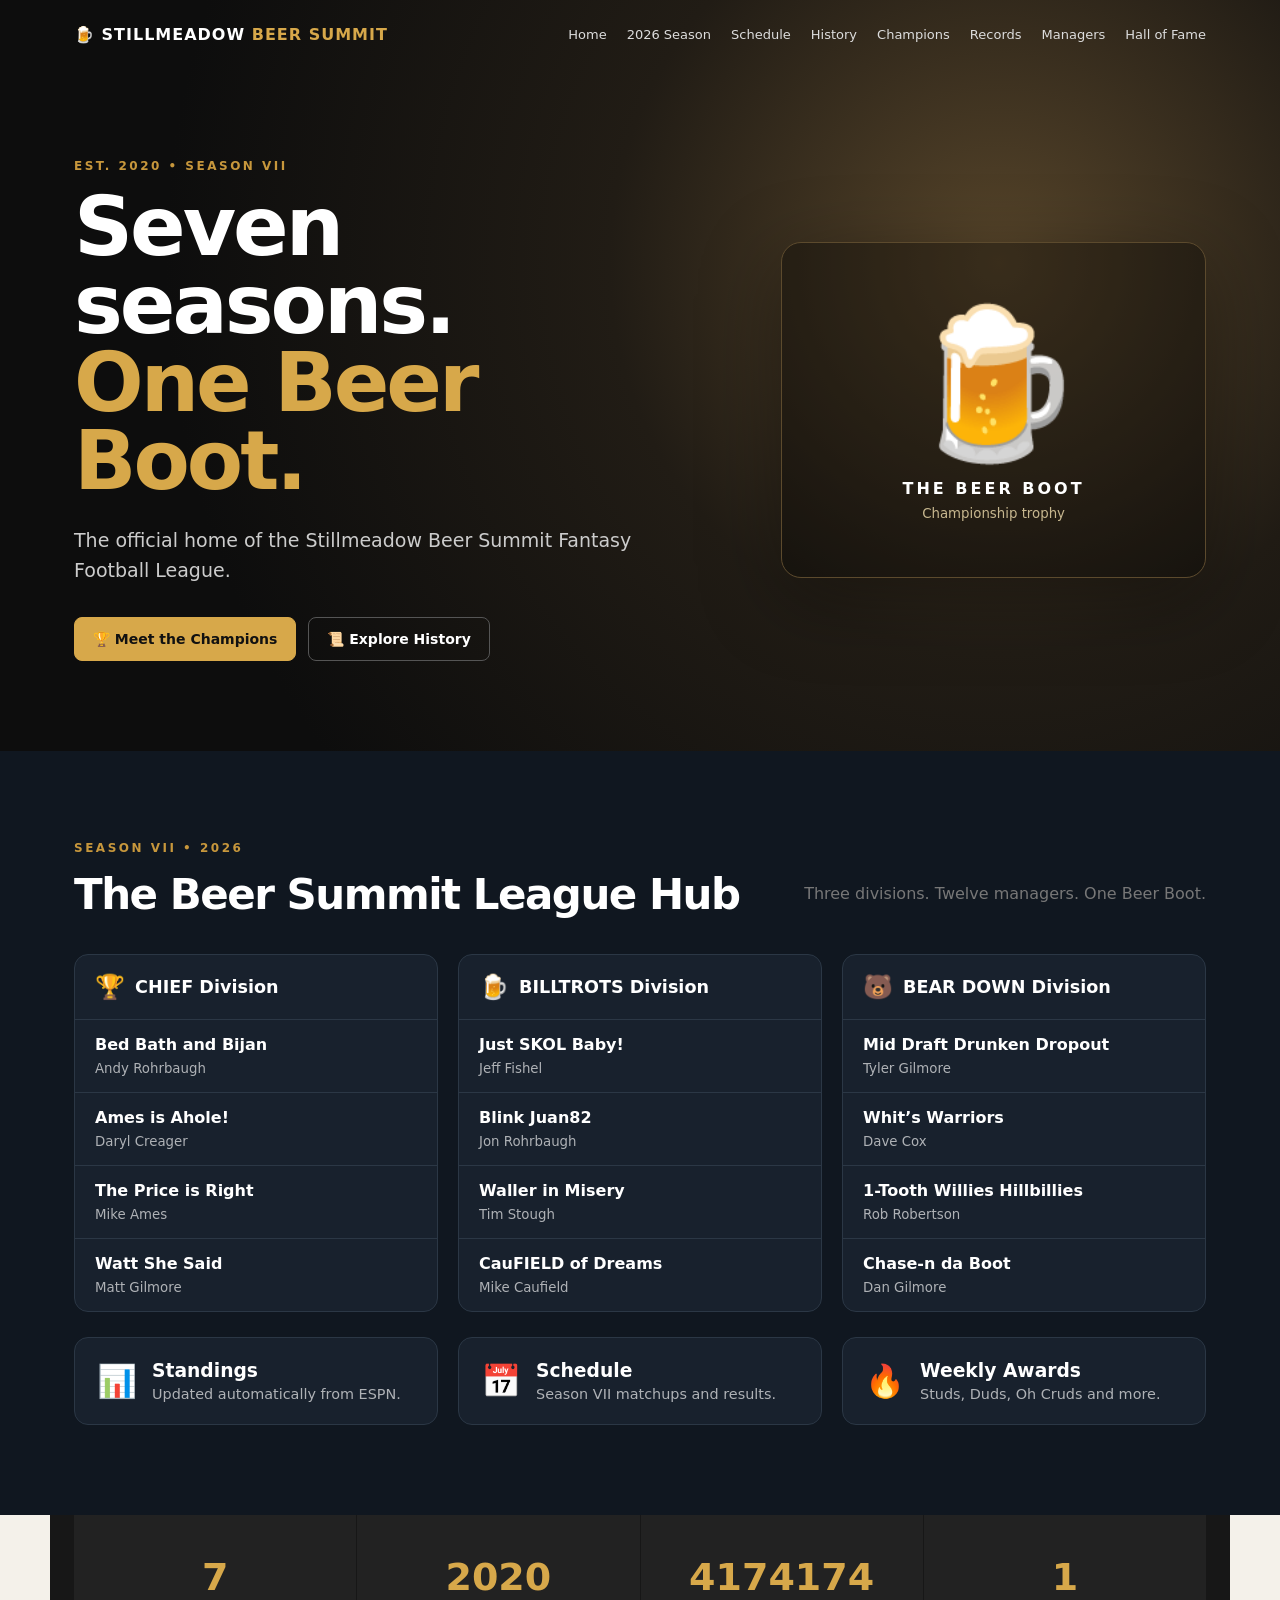
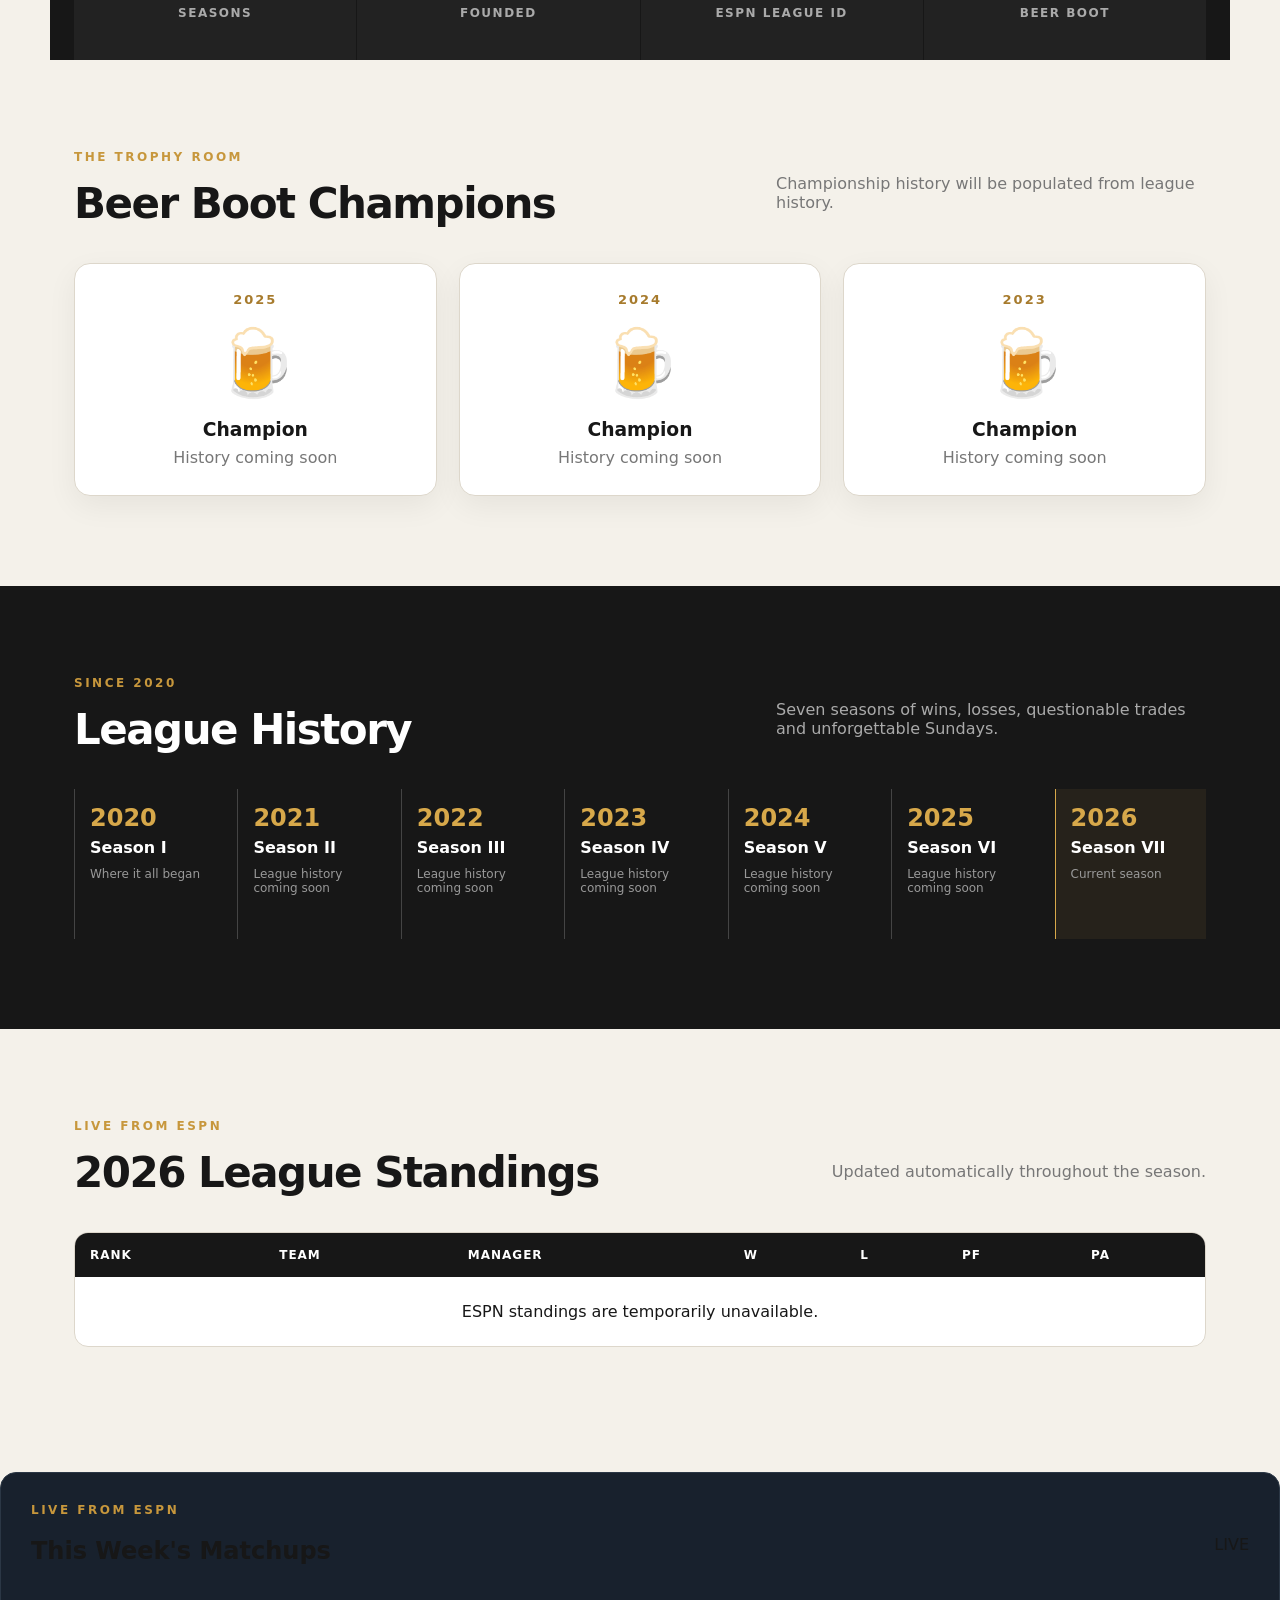
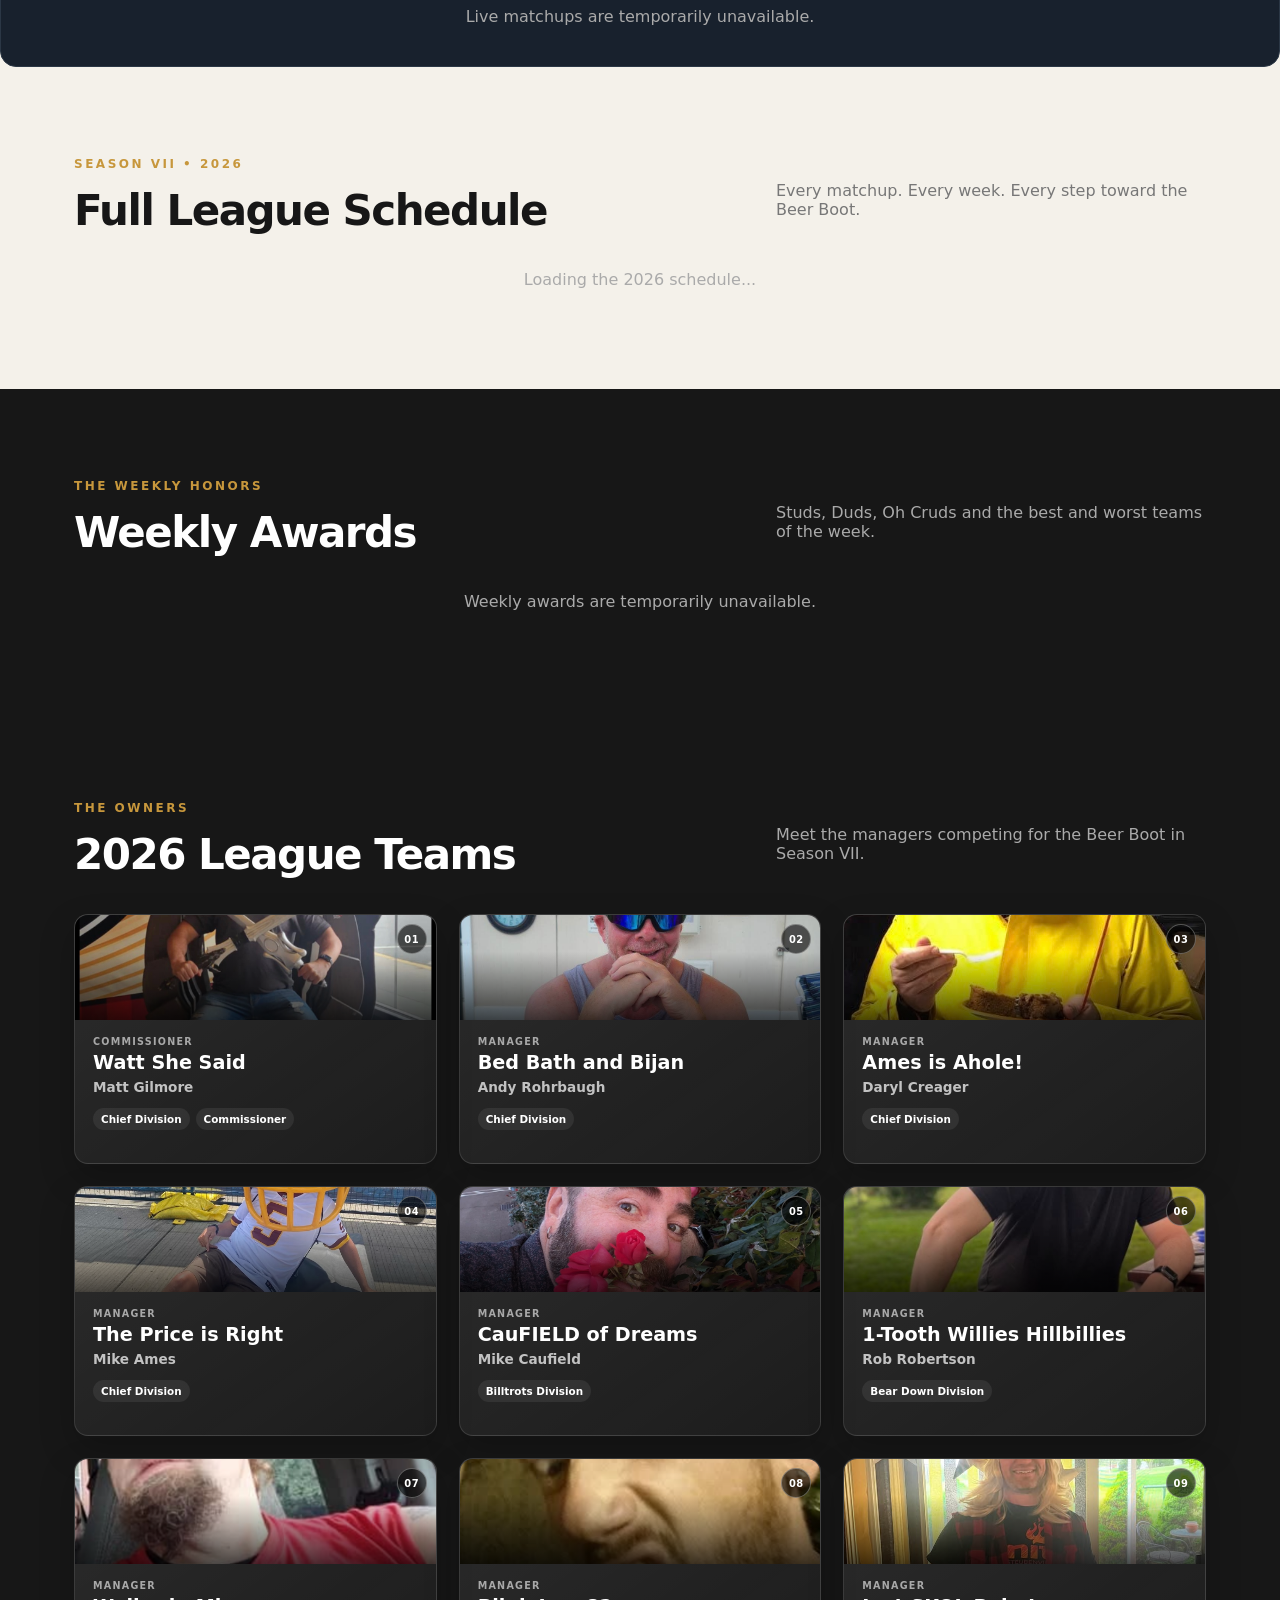
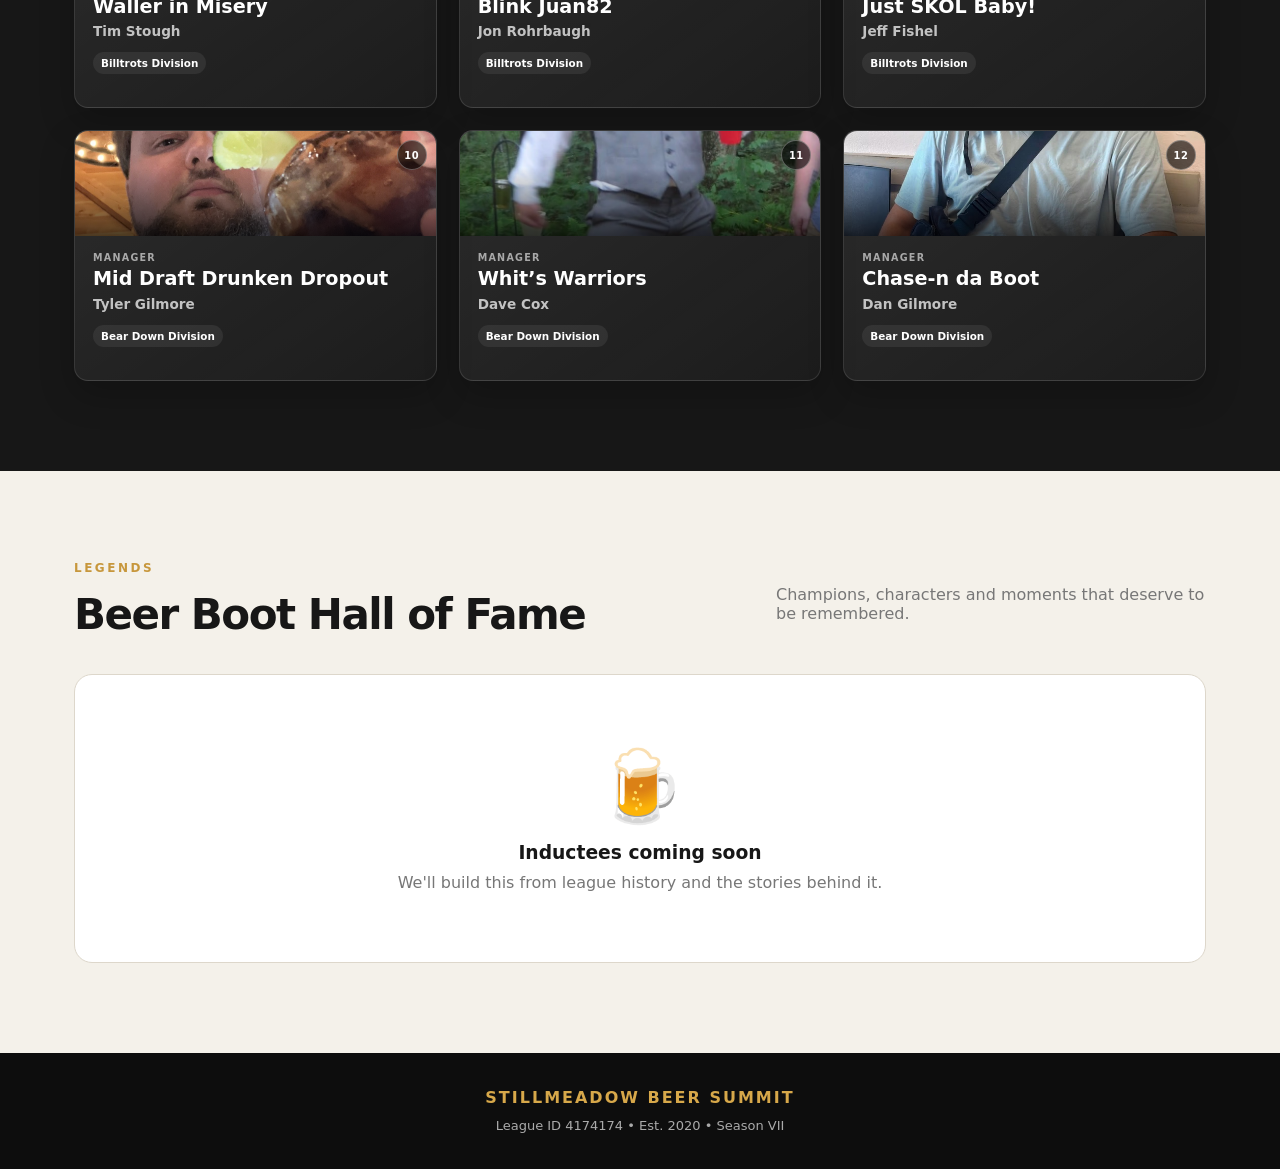
==== index.html @ e45914bc "Add schedule and awards sections to index.html" ====
<!doctype html>

<html lang="en">

<head>

  <meta charset="utf-8">

  <meta name="viewport" content="width=device-width, initial-scale=1">

  <title>Stillmeadow Beer Summit</title>

  <link rel="stylesheet" href="style.css">

</head>

<body>

  <!-- =========================

       HERO / NAVIGATION

  ========================== -->

  <header class="hero">

    <nav class="nav">

      <div class="brand">

        🍺 STILLMEADOW <span>BEER SUMMIT</span>

      </div>

      <div class="navlinks">

        <a href="#home">Home</a>

        <a href="#season">2026 Season</a>

        <a href="#schedule">Schedule</a>

        <a href="#history">History</a>

        <a href="#champions">Champions</a>

        <a href="#records">Records</a>

        <a href="#managers">Managers</a>

        <a href="#hall">Hall of Fame</a>

      </div>

    </nav>

    <!-- HERO CONTENT -->

    <section id="home" class="hero-content">

      <div>

        <p class="eyebrow">EST. 2020 • SEASON VII</p>

        <h1>

          Seven seasons.<br>

          <span>One Beer Boot.</span>

        </h1>

        <p class="lead">

          The official home of the Stillmeadow Beer Summit Fantasy Football League.

        </p>

        <div class="buttons">

          <a class="button primary" href="#champions">

            🏆 Meet the Champions

          </a>

          <a class="button" href="#history">

            📜 Explore History

          </a>

        </div>

      </div>

      <div class="boot-card">

        <div class="boot">🍺</div>

        <p>THE BEER BOOT</p>

        <small>Championship trophy</small>

      </div>

    </section>

  </header>

  <!-- =========================

       MAIN CONTENT

  ========================== -->

  <main>

    <!-- =========================

         2026 SEASON

    ========================== -->

    <section id="season" class="section season-section">

      <div class="section-head">

        <div>

          <p class="eyebrow">SEASON VII • 2026</p>

          <h2>The Beer Summit League Hub</h2>

        </div>

        <p>Three divisions. Twelve managers. One Beer Boot.</p>

      </div>

      <div class="division-grid">

        <!-- CHIEF DIVISION -->

        <article class="division-card">

          <div class="division-title">

            <span>🏆</span>

            <h3>CHIEF Division</h3>

          </div>

          <div class="team-list">

            <div class="team-row">

              <span>Bed Bath and Bijan</span>

              <small>Andy Rohrbaugh</small>

            </div>

            <div class="team-row">

              <span>Ames is Ahole!</span>

              <small>Daryl Creager</small>

            </div>

            <div class="team-row">

              <span>The Price is Right</span>

              <small>Mike Ames</small>

            </div>

            <div class="team-row">

              <span>Watt She Said</span>

              <small>Matt Gilmore</small>

            </div>

          </div>

        </article>

        <!-- BILLTROTS DIVISION -->

        <article class="division-card">

          <div class="division-title">

            <span>🍺</span>

            <h3>BILLTROTS Division</h3>

          </div>

          <div class="team-list">

            <div class="team-row">

              <span>Just SKOL Baby!</span>

              <small>Jeff Fishel</small>

            </div>

            <div class="team-row">

              <span>Blink Juan82</span>

              <small>Jon Rohrbaugh</small>

            </div>

            <div class="team-row">

              <span>Waller in Misery</span>

              <small>Tim Stough</small>

            </div>

            <div class="team-row">

              <span>CauFIELD of Dreams</span>

              <small>Mike Caufield</small>

            </div>

          </div>

        </article>

        <!-- BEAR DOWN DIVISION -->

        <article class="division-card">

          <div class="division-title">

            <span>🐻</span>

            <h3>BEAR DOWN Division</h3>

          </div>

          <div class="team-list">

            <div class="team-row">

              <span>Mid Draft Drunken Dropout</span>

              <small>Tyler Gilmore</small>

            </div>

            <div class="team-row">

              <span>Whit’s Warriors</span>

              <small>Dave Cox</small>

            </div>

            <div class="team-row">

              <span>1-Tooth Willies Hillbillies</span>

              <small>Rob Robertson</small>

            </div>

            <div class="team-row">

              <span>Chase-n da Boot</span>

              <small>Dan Gilmore</small>

            </div>

          </div>

        </article>

      </div>

      <!-- SEASON LINKS -->

      <div class="season-links">

        <a class="season-link" href="#records">

          <span>📊</span>

          <div>

            <h3>Standings</h3>

            <p>Updated automatically from ESPN.</p>

          </div>

        </a>

        <a class="season-link" href="#schedule">

          <span>📅</span>

          <div>

            <h3>Schedule</h3>

            <p>Season VII matchups and results.</p>

          </div>

        </a>

        <a class="season-link" href="#awards">

          <span>🔥</span>

          <div>

            <h3>Weekly Awards</h3>

            <p>Studs, Duds, Oh Cruds and more.</p>

          </div>

        </a>

      </div>

    </section>

    <!-- =========================

         LEAGUE STATS

    ========================== -->

    <section class="section stats">

      <div>

        <div class="stat">

          7

          <span>Seasons</span>

        </div>

      </div>

      <div>

        <div class="stat">

          2020

          <span>Founded</span>

        </div>

      </div>

      <div>

        <div class="stat">

          4174174

          <span>ESPN League ID</span>

        </div>

      </div>

      <div>

        <div class="stat">

          1

          <span>Beer Boot</span>

        </div>

      </div>

    </section>

    <!-- =========================

         CHAMPIONS

    ========================== -->

    <section id="champions" class="section">

      <div class="section-head">

        <div>

          <p class="eyebrow">THE TROPHY ROOM</p>

          <h2>Beer Boot Champions</h2>

        </div>

        <p>Championship history will be populated from league history.</p>

      </div>

      <div class="champ-grid">

        <article class="champ">

          <div class="season">2025</div>

          <div class="bigboot">🍺</div>

          <h3>Champion</h3>

          <p>History coming soon</p>

        </article>

        <article class="champ">

          <div class="season">2024</div>

          <div class="bigboot">🍺</div>

          <h3>Champion</h3>

          <p>History coming soon</p>

        </article>

        <article class="champ">

          <div class="season">2023</div>

          <div class="bigboot">🍺</div>

          <h3>Champion</h3>

          <p>History coming soon</p>

        </article>

      </div>

    </section>

    <!-- =========================

         LEAGUE HISTORY

    ========================== -->

    <section id="history" class="section dark">

      <div class="section-head">

        <div>

          <p class="eyebrow">SINCE 2020</p>

          <h2>League History</h2>

        </div>

        <p>

          Seven seasons of wins, losses, questionable trades and unforgettable Sundays.

        </p>

      </div>

      <div class="timeline">

        <div>

          <b>2020</b>

          <span>Season I</span>

          <em>Where it all began</em>

        </div>

        <div>

          <b>2021</b>

          <span>Season II</span>

          <em>League history coming soon</em>

        </div>

        <div>

          <b>2022</b>

          <span>Season III</span>

          <em>League history coming soon</em>

        </div>

        <div>

          <b>2023</b>

          <span>Season IV</span>

          <em>League history coming soon</em>

        </div>

        <div>

          <b>2024</b>

          <span>Season V</span>

          <em>League history coming soon</em>

        </div>

        <div>

          <b>2025</b>

          <span>Season VI</span>

          <em>League history coming soon</em>

        </div>

        <div class="current">

          <b>2026</b>

          <span>Season VII</span>

          <em>Current season</em>

        </div>

      </div>

    </section>

    <!-- =========================

         LIVE STANDINGS

    ========================== -->

    <section id="records" class="section">

      <div class="section-head">

        <div>

          <p class="eyebrow">LIVE FROM ESPN</p>

          <h2>2026 League Standings</h2>

        </div>

        <p>Updated automatically throughout the season.</p>

      </div>

      <div class="standings-wrap">

        <table class="standings">

          <thead>

            <tr>

              <th>Rank</th>

              <th>Team</th>

              <th>Manager</th>

              <th>W</th>

              <th>L</th>

              <th>PF</th>

              <th>PA</th>

            </tr>

          </thead>

          <tbody id="espn-standings">

            <tr>

              <td colspan="7">Loading standings...</td>

            </tr>

          </tbody>

        </table>

      </div>

    </section>

    <!-- =========================

         LIVE CURRENT WEEK MATCHUPS

    ========================== -->

    <section class="live-matchups">

      <div class="live-matchups-head">

        <div>

          <p class="eyebrow">LIVE FROM ESPN</p>

          <h2>This Week's Matchups</h2>

        </div>

        <div class="live-indicator">

          <span></span>

          LIVE

        </div>

      </div>

      <div id="espn-matchups">

        <p class="matchup-message">Loading this week's matchups...</p>

      </div>

    </section>

    <!-- =========================

         FULL 2026 SCHEDULE

    ========================== -->

    <section id="schedule" class="section schedule-section">

      <div class="section-head">

        <div>

          <p class="eyebrow">SEASON VII • 2026</p>

          <h2>Full League Schedule</h2>

        </div>

        <p>

          Every matchup. Every week. Every step toward the Beer Boot.

        </p>

      </div>

      <div class="schedule-week-selector" id="schedule-week-selector">

        <!-- Week buttons added automatically -->

      </div>

      <div id="espn-full-schedule">

        <p class="matchup-message">Loading the 2026 schedule...</p>

      </div>

    </section>

    <!-- =========================

         WEEKLY AWARDS

    ========================== -->

    <section id="awards" class="section dark awards-section">

      <div class="section-head">

        <div>

          <p class="eyebrow">THE WEEKLY HONORS</p>

          <h2>Weekly Awards</h2>

        </div>

        <p>

          Studs, Duds, Oh Cruds and the best and worst teams of the week.

        </p>

      </div>

      <div id="espn-weekly-awards">

        <div class="award-empty awards-coming-soon">

          <div class="coming-soon-icon">🔥</div>

          <strong>Weekly Awards Coming Soon</strong>

          <p>

            Studs, Duds, Oh Cruds and more will be revealed once the games begin.

          </p>

        </div>

      </div>

    </section>

    <!-- =========================

         MANAGERS

    ========================== -->

    <section id="managers" class="section dark managers-section">

      <div class="section-head">

        <div>

          <p class="eyebrow">THE OWNERS</p>

          <h2>2026 League Teams</h2>

        </div>

        <p>Meet the managers competing for the Beer Boot in Season VII.</p>

      </div>

      <div class="manager-grid">

        <!-- MATT -->

        <article class="manager-card">

          <div class="manager-photo">

            <img src="images/IMG_6482.jpeg" alt="Matt Gilmore">

            <span class="manager-number">01</span>

          </div>

          <div class="manager-info">

            <p class="manager-label">Commissioner</p>

            <h3>Watt She Said</h3>

            <h4>Matt Gilmore</h4>

            <div class="manager-meta">

              <span>Chief Division</span>

              <span>Commissioner</span>

            </div>

          </div>

        </article>

        <!-- ANDY -->

        <article class="manager-card">

          <div class="manager-photo">

            <img src="images/IMG_6423.jpeg" alt="Andy Rohrbaugh">

            <span class="manager-number">02</span>

          </div>

          <div class="manager-info">

            <p class="manager-label">Manager</p>

            <h3>Bed Bath and Bijan</h3>

            <h4>Andy Rohrbaugh</h4>

            <div class="manager-meta">

              <span>Chief Division</span>

            </div>

          </div>

        </article>

        <!-- DARYL -->

        <article class="manager-card">

          <div class="manager-photo">

            <img src="images/IMG_6421.jpeg" alt="Daryl Creager">

            <span class="manager-number">03</span>

          </div>

          <div class="manager-info">

            <p class="manager-label">Manager</p>

            <h3>Ames is Ahole!</h3>

            <h4>Daryl Creager</h4>

            <div class="manager-meta">

              <span>Chief Division</span>

            </div>

          </div>

        </article>

        <!-- AMES -->

        <article class="manager-card">

          <div class="manager-photo">

            <img src="images/IMG_6427.jpeg" alt="Mike Ames">

            <span class="manager-number">04</span>

          </div>

          <div class="manager-info">

            <p class="manager-label">Manager</p>

            <h3>The Price is Right</h3>

            <h4>Mike Ames</h4>

            <div class="manager-meta">

              <span>Chief Division</span>

            </div>

          </div>

        </article>

        <!-- CAUFIELD -->

        <article class="manager-card">

          <div class="manager-photo">

            <img src="images/IMG_6429.jpeg" alt="Mike Caufield">

            <span class="manager-number">05</span>

          </div>

          <div class="manager-info">

            <p class="manager-label">Manager</p>

            <h3>CauFIELD of Dreams</h3>

            <h4>Mike Caufield</h4>

            <div class="manager-meta">

              <span>Billtrots Division</span>

            </div>

          </div>

        </article>

        <!-- ROB -->

        <article class="manager-card">

          <div class="manager-photo">

            <img src="images/IMG_6422.jpeg" alt="Rob Robertson">

            <span class="manager-number">06</span>

          </div>

          <div class="manager-info">

            <p class="manager-label">Manager</p>

            <h3>1-Tooth Willies Hillbillies</h3>

            <h4>Rob Robertson</h4>

            <div class="manager-meta">

              <span>Bear Down Division</span>

            </div>

          </div>

        </article>

        <!-- TIM -->

        <article class="manager-card">

          <div class="manager-photo">

            <img src="images/IMG_6455.png" alt="Tim Stough">

            <span class="manager-number">07</span>

          </div>

          <div class="manager-info">

            <p class="manager-label">Manager</p>

            <h3>Waller in Misery</h3>

            <h4>Tim Stough</h4>

            <div class="manager-meta">

              <span>Billtrots Division</span>

            </div>

          </div>

        </article>

        <!-- JON -->

        <article class="manager-card">

          <div class="manager-photo">

            <img src="images/IMG_6454.png" alt="Jon Rohrbaugh">

            <span class="manager-number">08</span>

          </div>

          <div class="manager-info">

            <p class="manager-label">Manager</p>

            <h3>Blink Juan82</h3>

            <h4>Jon Rohrbaugh</h4>

            <div class="manager-meta">

              <span>Billtrots Division</span>

            </div>

          </div>

        </article>

        <!-- JEFF -->

        <article class="manager-card">

          <div class="manager-photo">

            <img src="images/IMG_6456.jpeg" alt="Jeff Fishel">

            <span class="manager-number">09</span>

          </div>

          <div class="manager-info">

            <p class="manager-label">Manager</p>

            <h3>Just SKOL Baby!</h3>

            <h4>Jeff Fishel</h4>

            <div class="manager-meta">

              <span>Billtrots Division</span>

            </div>

          </div>

        </article>

        <!-- TYLER -->

        <article class="manager-card">

          <div class="manager-photo">

            <img src="images/IMG_6480.jpeg" alt="Tyler Gilmore">

            <span class="manager-number">10</span>

          </div>

          <div class="manager-info">

            <p class="manager-label">Manager</p>

            <h3>Mid Draft Drunken Dropout</h3>

            <h4>Tyler Gilmore</h4>

            <div class="manager-meta">

              <span>Bear Down Division</span>

            </div>

          </div>

        </article>

        <!-- DAVE -->

        <article class="manager-card">

          <div class="manager-photo">

            <img src="images/IMG_6430.jpeg" alt="Dave Cox">

            <span class="manager-number">11</span>

          </div>

          <div class="manager-info">

            <p class="manager-label">Manager</p>

            <h3>Whit’s Warriors</h3>

            <h4>Dave Cox</h4>

            <div class="manager-meta">

              <span>Bear Down Division</span>

            </div>

          </div>

        </article>

        <!-- DAN -->

        <article class="manager-card">

          <div class="manager-photo">

            <img src="images/IMG_6420.jpeg" alt="Dan Gilmore">

            <span class="manager-number">12</span>

          </div>

          <div class="manager-info">

            <p class="manager-label">Manager</p>

            <h3>Chase-n da Boot</h3>

            <h4>Dan Gilmore</h4>

            <div class="manager-meta">

              <span>Bear Down Division</span>

            </div>

          </div>

        </article>

      </div>

    </section>

    <!-- =========================

         HALL OF FAME

    ========================== -->

    <section id="hall" class="section">

      <div class="section-head">

        <div>

          <p class="eyebrow">LEGENDS</p>

          <h2>Beer Boot Hall of Fame</h2>

        </div>

        <p>

          Champions, characters and moments that deserve to be remembered.

        </p>

      </div>

      <div class="hall">

        <div class="hall-icon">🍺</div>

        <h3>Inductees coming soon</h3>

        <p>

          We'll build this from league history and the stories behind it.

        </p>

      </div>

    </section>

  </main>

  <!-- =========================

       FOOTER

  ========================== -->

  <footer>

    <strong>STILLMEADOW BEER SUMMIT</strong>

    <span>

      League ID 4174174 • Est. 2020 • Season VII

    </span>

  </footer>

  <!-- JAVASCRIPT -->

  <script src="script.js"></script>

</body>

</html>
---- style.css ----
/* =========================

   GLOBAL

========================== */

* {

  box-sizing: border-box;

}

html {

  scroll-behavior: smooth;

}

body {

  margin: 0;

  font-family: Inter, system-ui, -apple-system, BlinkMacSystemFont, "Segoe UI", sans-serif;

  background: #f4f1ea;

  color: #171717;

}

a {

  color: inherit;

  text-decoration: none;

}

/* =========================

   HERO

========================== */

.hero {

  background:

    radial-gradient(circle at 78% 35%, #57452a 0, #211c15 35%, #0d0d0d 75%);

  color: #fff;

  min-height: 680px;

}

.nav {

  max-width: 1180px;

  margin: auto;

  padding: 25px 24px;

  display: flex;

  justify-content: space-between;

  align-items: center;

  gap: 30px;

}

.brand {

  font-weight: 900;

  letter-spacing: 1px;

}

.brand span {

  color: #d7a84a;

}

.navlinks {

  display: flex;

  gap: 20px;

  font-size: 13px;

  color: #ddd;

}

.navlinks a:hover {

  color: #e5b653;

}

.hero-content {

  max-width: 1180px;

  margin: auto;

  padding: 90px 24px;

  display: grid;

  grid-template-columns: 1.5fr 1fr;

  align-items: center;

  gap: 70px;

}

.eyebrow {

  font-size: 12px;

  letter-spacing: 2.5px;

  font-weight: 800;

  color: #c7973c;

  margin: 0 0 15px;

}

h1 {

  font-size: clamp(48px, 7vw, 82px);

  line-height: 0.95;

  margin: 0 0 25px;

  letter-spacing: -3px;

}

h1 span {

  color: #d7a84a;

}

.lead {

  font-size: 19px;

  line-height: 1.6;

  color: #ccc;

  max-width: 600px;

}

.buttons {

  display: flex;

  gap: 12px;

  margin-top: 32px;

  flex-wrap: wrap;

}

.button {

  padding: 13px 18px;

  border: 1px solid #555;

  border-radius: 8px;

  font-weight: 800;

  font-size: 14px;

}

.button.primary {

  background: #d7a84a;

  color: #111;

  border-color: #d7a84a;

}

.boot-card {

  border: 1px solid #5c4a2d;

  background: rgba(0, 0, 0, 0.35);

  border-radius: 20px;

  padding: 55px;

  text-align: center;

  box-shadow: 0 20px 80px rgba(0, 0, 0, 0.35);

}

.boot {

  font-size: 145px;

}

.boot-card p {

  font-weight: 900;

  letter-spacing: 3px;

  margin: 10px 0 5px;

}

.boot-card small {

  color: #c7b78f;

}

/* =========================

   GENERAL SECTIONS

========================== */

.section {

  max-width: 1180px;

  margin: auto;

  padding: 90px 24px;

}

.section.dark {

  max-width: none;

  background: #171717;

  color: #fff;

}

.section.dark > * {

  max-width: 1132px;

  margin-left: auto;

  margin-right: auto;

}

.section-head {

  display: flex;

  justify-content: space-between;

  align-items: end;

  gap: 30px;

  margin-bottom: 35px;

}

.section-head h2 {

  font-size: 42px;

  margin: 0;

  letter-spacing: -1.5px;

}

.section-head > p {

  max-width: 430px;

  color: #777;

}

.dark .section-head > p {

  color: #aaa;

}

/* =========================

   2026 SEASON

========================== */

.season-section {

  background: #101720;

  color: #fff;

  max-width: none;

}

.season-section > * {

  max-width: 1132px;

  margin-left: auto;

  margin-right: auto;

}

.division-grid {

  display: grid;

  grid-template-columns: repeat(3, 1fr);

  gap: 20px;

  margin-top: 30px;

}

.division-card {

  background: #18212d;

  border: 1px solid #2b3745;

  border-radius: 14px;

  overflow: hidden;

}

.division-title {

  display: flex;

  align-items: center;

  gap: 10px;

  padding: 18px 20px;

  border-bottom: 1px solid #2b3745;

}

.division-title span {

  font-size: 1.5rem;

}

.division-title h3 {

  margin: 0;

  font-size: 1.1rem;

}

.team-row {

  padding: 15px 20px;

  border-bottom: 1px solid #2b3745;

}

.team-row:last-child {

  border-bottom: none;

}

.team-row span {

  display: block;

  font-weight: 700;

  margin-bottom: 4px;

}

.team-row small {

  opacity: 0.65;

}

/* =========================

   SEASON LINKS

========================== */

.season-links {

  display: grid;

  grid-template-columns: repeat(3, 1fr);

  gap: 20px;

  margin-top: 25px;

}

.season-link {

  display: flex;

  gap: 15px;

  align-items: center;

  padding: 22px;

  background: #18212d;

  border: 1px solid #2b3745;

  border-radius: 14px;

}

.season-link span {

  font-size: 2rem;

}

.season-link h3 {

  margin: 0 0 5px;

}

.season-link p {

  margin: 0;

  opacity: 0.65;

  font-size: 0.9rem;

}

/* =========================

   LEAGUE STATS

========================== */

.stats {

  display: grid;

  grid-template-columns: repeat(4, 1fr);

  gap: 1px;

  padding-top: 0;

  padding-bottom: 0;

  background: #171717;

}

.stats > div {

  background: #222;

  padding: 40px 20px;

  text-align: center;

}

.stat {

  font-size: 38px;

  font-weight: 900;

  color: #d7a84a;

}

.stat span {

  display: block;

  margin-top: 7px;

  font-size: 12px;

  font-weight: 800;

  letter-spacing: 1.5px;

  text-transform: uppercase;

  color: #aaa;

}

/* =========================

   CHAMPIONS

========================== */

.champ-grid {

  display: grid;

  grid-template-columns: repeat(3, 1fr);

  gap: 22px;

}

.champ {

  background: #fff;

  border: 1px solid #ddd7cb;

  border-radius: 16px;

  padding: 28px;

  text-align: center;

  box-shadow: 0 10px 30px rgba(0, 0, 0, 0.06);

}

.season {

  font-size: 13px;

  font-weight: 900;

  letter-spacing: 2px;

  color: #a77b2d;

}

.bigboot {

  font-size: 65px;

  margin: 18px 0;

}

.champ h3 {

  margin: 0 0 8px;

}

.champ p {

  margin: 0;

  color: #777;

}

/* =========================

   LEAGUE HISTORY

========================== */

.timeline {

  display: grid;

  grid-template-columns: repeat(7, 1fr);

  gap: 12px;

}

.timeline > div {

  border-left: 1px solid #444;

  padding: 15px;

  min-height: 150px;

}

.timeline b {

  display: block;

  font-size: 24px;

  color: #d7a84a;

}

.timeline span {

  display: block;

  margin-top: 6px;

  font-weight: 800;

}

.timeline em {

  display: block;

  margin-top: 10px;

  font-size: 12px;

  color: #999;

  font-style: normal;

}

.timeline .current {

  background: rgba(215, 168, 74, 0.08);

  border-left-color: #d7a84a;

}

/* =========================

   STANDINGS

========================== */

.standings-wrap {

  overflow-x: auto;

  border: 1px solid #ddd7cb;

  border-radius: 14px;

  background: #fff;

}

.standings {

  width: 100%;

  border-collapse: collapse;

  min-width: 700px;

}

.standings th {

  background: #171717;

  color: #fff;

  text-align: left;

  padding: 15px;

  font-size: 12px;

  letter-spacing: 1px;

  text-transform: uppercase;

}

.standings td {

  padding: 15px;

  border-bottom: 1px solid #eee;

}

.standings tr:last-child td {

  border-bottom: none;

}

.standings tbody tr:hover {

  background: #faf8f3;

}

/* =========================

   MANAGER CARDS

========================== */

.managers-section {

  overflow: hidden;

}

.manager-grid {

  display: grid;

  grid-template-columns: repeat(3, 1fr);

  gap: 22px;

  margin-top: 35px;

}

.manager-card {

  position: relative;

  overflow: hidden;

  border: 1px solid rgba(255, 255, 255, 0.12);

  border-radius: 14px;

  background: linear-gradient(

    145deg,

    rgba(255, 255, 255, 0.09),

    rgba(255, 255, 255, 0.025)

  );

  box-shadow: 0 14px 35px rgba(0, 0, 0, 0.22);

  transition: transform 0.25s ease, box-shadow 0.25s ease;

}

.manager-card:hover {

  transform: translateY(-5px);

  box-shadow: 0 20px 45px rgba(0, 0, 0, 0.35);

}

.manager-photo {

  position: relative;

  height: 105px;

  overflow: hidden;

  background: #111;

}

.manager-photo::after {

  content: "";

  position: absolute;

  inset: 0;

  background: linear-gradient(

    to bottom,

    transparent 35%,

    rgba(0, 0, 0, 0.7) 100%

  );

  pointer-events: none;

}

.manager-photo img {

  width: 100%;

  height: 100%;

  object-fit: cover;

  object-position: center;

  display: block;

  transition: transform 0.35s ease;

}

.manager-card:hover .manager-photo img {

  transform: scale(1.04);

}

.manager-number {

  position: absolute;

  top: 9px;

  right: 9px;

  z-index: 2;

  display: flex;

  align-items: center;

  justify-content: center;

  width: 30px;

  height: 30px;

  border: 1px solid rgba(255, 255, 255, 0.3);

  border-radius: 50%;

  background: rgba(0, 0, 0, 0.6);

  color: white;

  font-size: 0.62rem;

  font-weight: 800;

  letter-spacing: 0.05em;

}

.manager-info {

  padding: 16px 18px 18px;

}

.manager-label {

  margin: 0 0 5px;

  font-size: 0.6rem;

  font-weight: 800;

  letter-spacing: 0.13em;

  text-transform: uppercase;

  opacity: 0.6;

}

.manager-info h3 {

  margin: 0;

  font-size: 1.2rem;

  line-height: 1.1;

}

.manager-info h4 {

  margin: 6px 0 13px;

  font-size: 0.85rem;

  font-weight: 600;

  opacity: 0.72;

}

.manager-meta {

  display: flex;

  flex-wrap: wrap;

  gap: 6px;

  margin-bottom: 15px;

}

.manager-meta span {

  padding: 5px 8px;

  border-radius: 999px;

  background: rgba(255, 255, 255, 0.07);

  font-size: 0.65rem;

  font-weight: 600;

}

.manager-stats {

  display: grid;

  grid-template-columns: repeat(3, 1fr);

  border-top: 1px solid rgba(255, 255, 255, 0.1);

  padding-top: 12px;

}

.manager-stats div {

  text-align: center;

  border-right: 1px solid rgba(255, 255, 255, 0.08);

}

.manager-stats div:last-child {

  border-right: none;

}

.manager-stats strong {

  display: block;

  font-size: 0.95rem;

}

.manager-stats small {

  display: block;

  margin-top: 3px;

  font-size: 0.55rem;

  text-transform: uppercase;

  letter-spacing: 0.06em;

  opacity: 0.5;

}

/* =========================

   HALL OF FAME

========================== */

.hall {

  text-align: center;

  padding: 70px 30px;

  border: 1px solid #ddd7cb;

  border-radius: 18px;

  background: #fff;

}

.hall-icon {

  font-size: 70px;

  margin-bottom: 15px;

}

.hall h3 {

  margin: 0 0 10px;

}

.hall p {

  margin: 0 auto;

  max-width: 500px;

  color: #777;

}

/* =========================

   FOOTER

========================== */

footer {

  background: #0d0d0d;

  color: #aaa;

  padding: 35px 24px;

  text-align: center;

}

footer strong {

  display: block;

  color: #d7a84a;

  letter-spacing: 2px;

  margin-bottom: 8px;

}

footer span {

  font-size: 13px;

}

/* =========================

   TABLET

========================== */

@media (max-width: 1050px) {

  .manager-grid {

    grid-template-columns: repeat(2, 1fr);

  }

  .timeline {

    grid-template-columns: repeat(4, 1fr);

  }

}

/* =========================

   MOBILE

========================== */

@media (max-width: 800px) {

  .nav {

    flex-direction: column;

    align-items: flex-start;

  }

  .navlinks {

    flex-wrap: wrap;

    gap: 12px;

  }

  .hero {

    min-height: auto;

  }

  .hero-content {

    grid-template-columns: 1fr;

    gap: 40px;

    padding: 60px 24px 80px;

  }

  .boot-card {

    padding: 35px;

  }

  .section {

    padding: 65px 20px;

  }

  .section-head {

    flex-direction: column;

    align-items: flex-start;

    gap: 15px;

  }

  .section-head h2 {

    font-size: 34px;

  }

  .division-grid,

  .season-links,

  .champ-grid {

    grid-template-columns: 1fr;

  }

  .stats {

    grid-template-columns: repeat(2, 1fr);

  }

  .timeline {

    grid-template-columns: repeat(2, 1fr);

  }

}

/* =========================

   PHONE MANAGER CARDS

========================== */

@media (max-width: 650px) {

  .manager-grid {

    grid-template-columns: 1fr;

    gap: 14px;

    margin-top: 25px;

  }

  .manager-card {

    display: grid;

    grid-template-columns: 115px 1fr;

    min-height: 155px;

  }

  .manager-photo {

    height: auto;

    min-height: 155px;

  }

  .manager-photo img {

    height: 100%;

  }

  .manager-number {

    width: 28px;

    height: 28px;

    top: 7px;

    right: 7px;

  }

  .manager-info {

    padding: 15px;

  }

  .manager-info h3 {

    font-size: 1.1rem;

  }

  .manager-info h4 {

    font-size: 0.78rem;

    margin-bottom: 10px;

  }

  .manager-meta {

    margin-bottom: 10px;

  }

  .manager-stats {

    padding-top: 10px;

  }

}
/* =========================

   LIVE WEEKLY MATCHUPS

========================== */

.live-matchups {

  margin-top: 35px;

  padding: 30px;

  border: 1px solid #2b3745;

  border-radius: 16px;

  background: #18212d;

}

.live-matchups-head {

  display: flex;

  justify-content: space-between;

  align-items: center;

  margin-bottom: 22px;

}

.live-matchups-head h3 {

  margin: 0;

  font-size: 1.5rem;

}

.live-badge {

  font-size: 0.7rem;

  font-weight: 800;

  letter-spacing: 0.08em;

  color: #d7a84a;

}

.matchup-grid {

  display: grid;

  grid-template-columns: repeat(3, 1fr);

  gap: 15px;

}

.matchup-card {

  padding: 18px;

  border: 1px solid #2b3745;

  border-radius: 12px;

  background: rgba(0, 0, 0, 0.18);

}

.matchup-team {

  display: flex;

  justify-content: space-between;

  align-items: center;

  gap: 15px;

  font-size: 0.9rem;

}

.matchup-team span {

  font-weight: 700;

}

.matchup-team strong {

  font-size: 1.1rem;

  color: #d7a84a;

}

.matchup-vs {

  margin: 10px 0;

  text-align: center;

  font-size: 0.65rem;

  font-weight: 900;

  letter-spacing: 0.15em;

  opacity: 0.45;

}

.matchup-message {

  grid-column: 1 / -1;

  margin: 10px 0;

  text-align: center;

  color: #aaa;

}

@media (max-width: 900px) {

  .matchup-grid {

    grid-template-columns: repeat(2, 1fr);

  }

}

@media (max-width: 650px) {

  .live-matchups {

    padding: 22px;

  }

  .live-matchups-head {

    align-items: flex-start;

    gap: 15px;

  }

  .matchup-grid {

    grid-template-columns: 1fr;

  }

}
/* =========================

   WEEKLY AWARDS

========================== */

.weekly-awards {

  grid-column: 1 / -1;

  margin-top: 20px;

  padding: 32px;

  border: 1px solid #2b3745;

  border-radius: 16px;

  background: #18212d;

}

.weekly-awards-head {

  display: flex;

  justify-content: space-between;

  align-items: center;

  margin-bottom: 25px;

}

.weekly-awards-head h3 {

  margin: 0;

  font-size: 1.6rem;

}

.awards-badge {

  color: #d7a84a;

  font-size: 0.7rem;

  font-weight: 900;

  letter-spacing: 0.1em;

}

.awards-week {

  margin-bottom: 25px;

  text-align: center;

  color: #d7a84a;

  font-size: 0.75rem;

  font-weight: 900;

  letter-spacing: 0.15em;

}

.awards-grid {

  display: grid;

  grid-template-columns: repeat(3, 1fr);

  gap: 18px;

}

.award-card {

  padding: 22px;

  border: 1px solid #2b3745;

  border-radius: 14px;

  background: rgba(0, 0, 0, 0.16);

}

.award-card h3 {

  margin: 0 0 8px;

  font-size: 1.25rem;

}

.award-description {

  margin: 0 0 18px;

  font-size: 0.8rem;

  color: #aaa;

}

.award-list {

  display: flex;

  flex-direction: column;

  gap: 8px;

}

.award-player {

  display: flex;

  align-items: center;

  gap: 10px;

  padding: 10px 0;

  border-bottom: 1px solid rgba(255, 255, 255, 0.08);

}

.award-player:last-child {

  border-bottom: none;

}

.award-rank {

  width: 22px;

  height: 22px;

  display: flex;

  align-items: center;

  justify-content: center;

  border-radius: 50%;

  background: rgba(215, 168, 74, 0.15);

  color: #d7a84a;

  font-size: 0.7rem;

  font-weight: 900;

}

.award-player-info {

  flex: 1;

  min-width: 0;

}

.award-player-info strong {

  display: block;

  font-size: 0.85rem;

}

.award-player-info small {

  color: #888;

  font-size: 0.7rem;

}

.award-score {

  color: #d7a84a;

  font-weight: 900;

  font-size: 0.85rem;

}

.award-empty {

  padding: 20px 0;

  text-align: center;

  color: #888;

  font-size: 0.8rem;

}

.team-awards {

  display: grid;

  grid-template-columns: repeat(2, 1fr);

  gap: 18px;

  margin-top: 22px;

}

.team-award {

  display: flex;

  align-items: center;

  gap: 18px;

  padding: 20px;

  border-radius: 14px;

  border: 1px solid #2b3745;

  background: rgba(0, 0, 0, 0.16);

}

.team-award-icon {

  font-size: 2rem;

}

.team-award small {

  display: block;

  margin-bottom: 4px;

  color: #d7a84a;

  font-size: 0.65rem;

  font-weight: 900;

  letter-spacing: 0.1em;

}

.team-award strong {

  display: block;

  font-size: 1rem;

}

.team-award span:last-child {

  display: block;

  margin-top: 3px;

  color: #aaa;

  font-size: 0.8rem;

}

/* MOBILE */

@media (max-width: 900px) {

  .awards-grid {

    grid-template-columns: 1fr;

  }

}

@media (max-width: 650px) {

  .weekly-awards {

    padding: 22px;

  }

  .weekly-awards-head {

    align-items: flex-start;

    gap: 15px;

  }

  .team-awards {

    grid-template-columns: 1fr;

  }

.awards-coming-soon {

  padding: 45px 20px;

}

.awards-coming-soon strong {

  display: block;

  margin: 12px 0 8px;

  color: #fff;

  font-size: 1.1rem;

}

.awards-coming-soon p {

  max-width: 450px;

  margin: 0 auto;

  color: #999;

  line-height: 1.5;

}

.coming-soon-icon {

  font-size: 2.5rem;

}
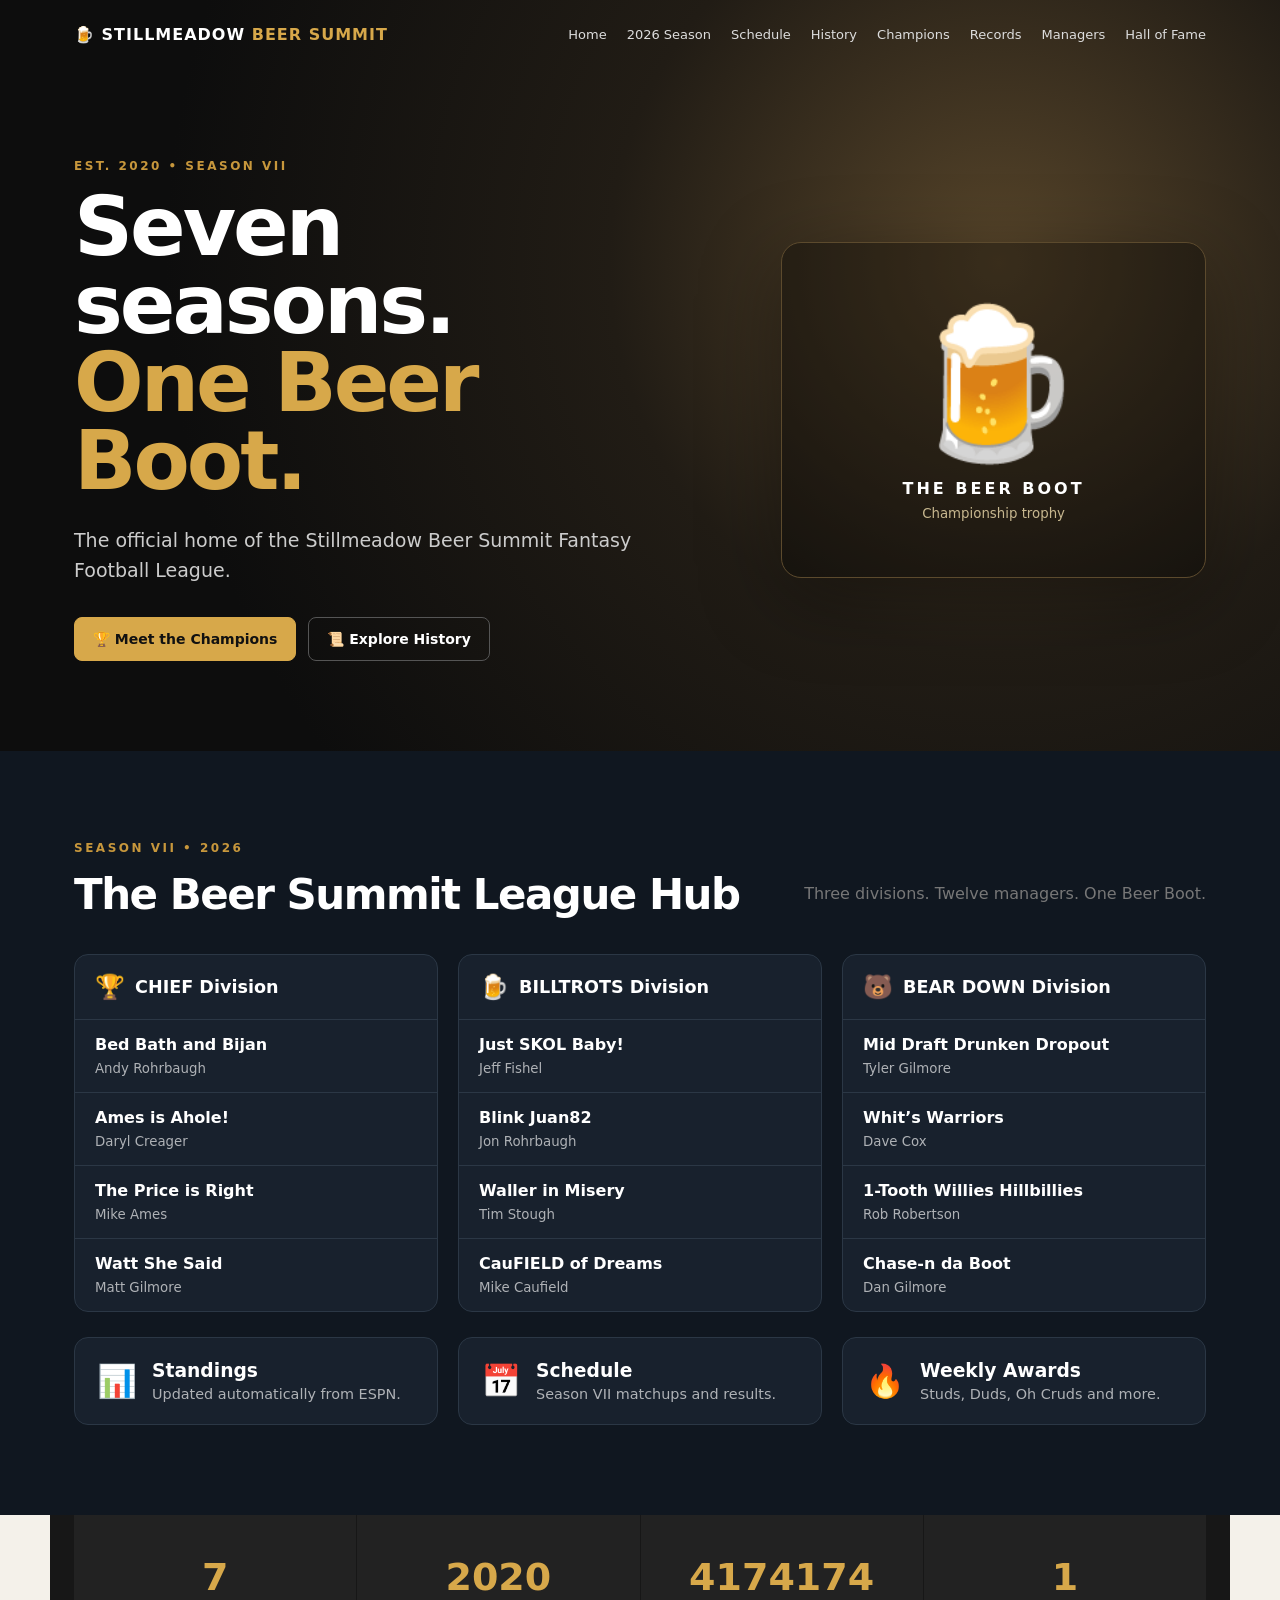
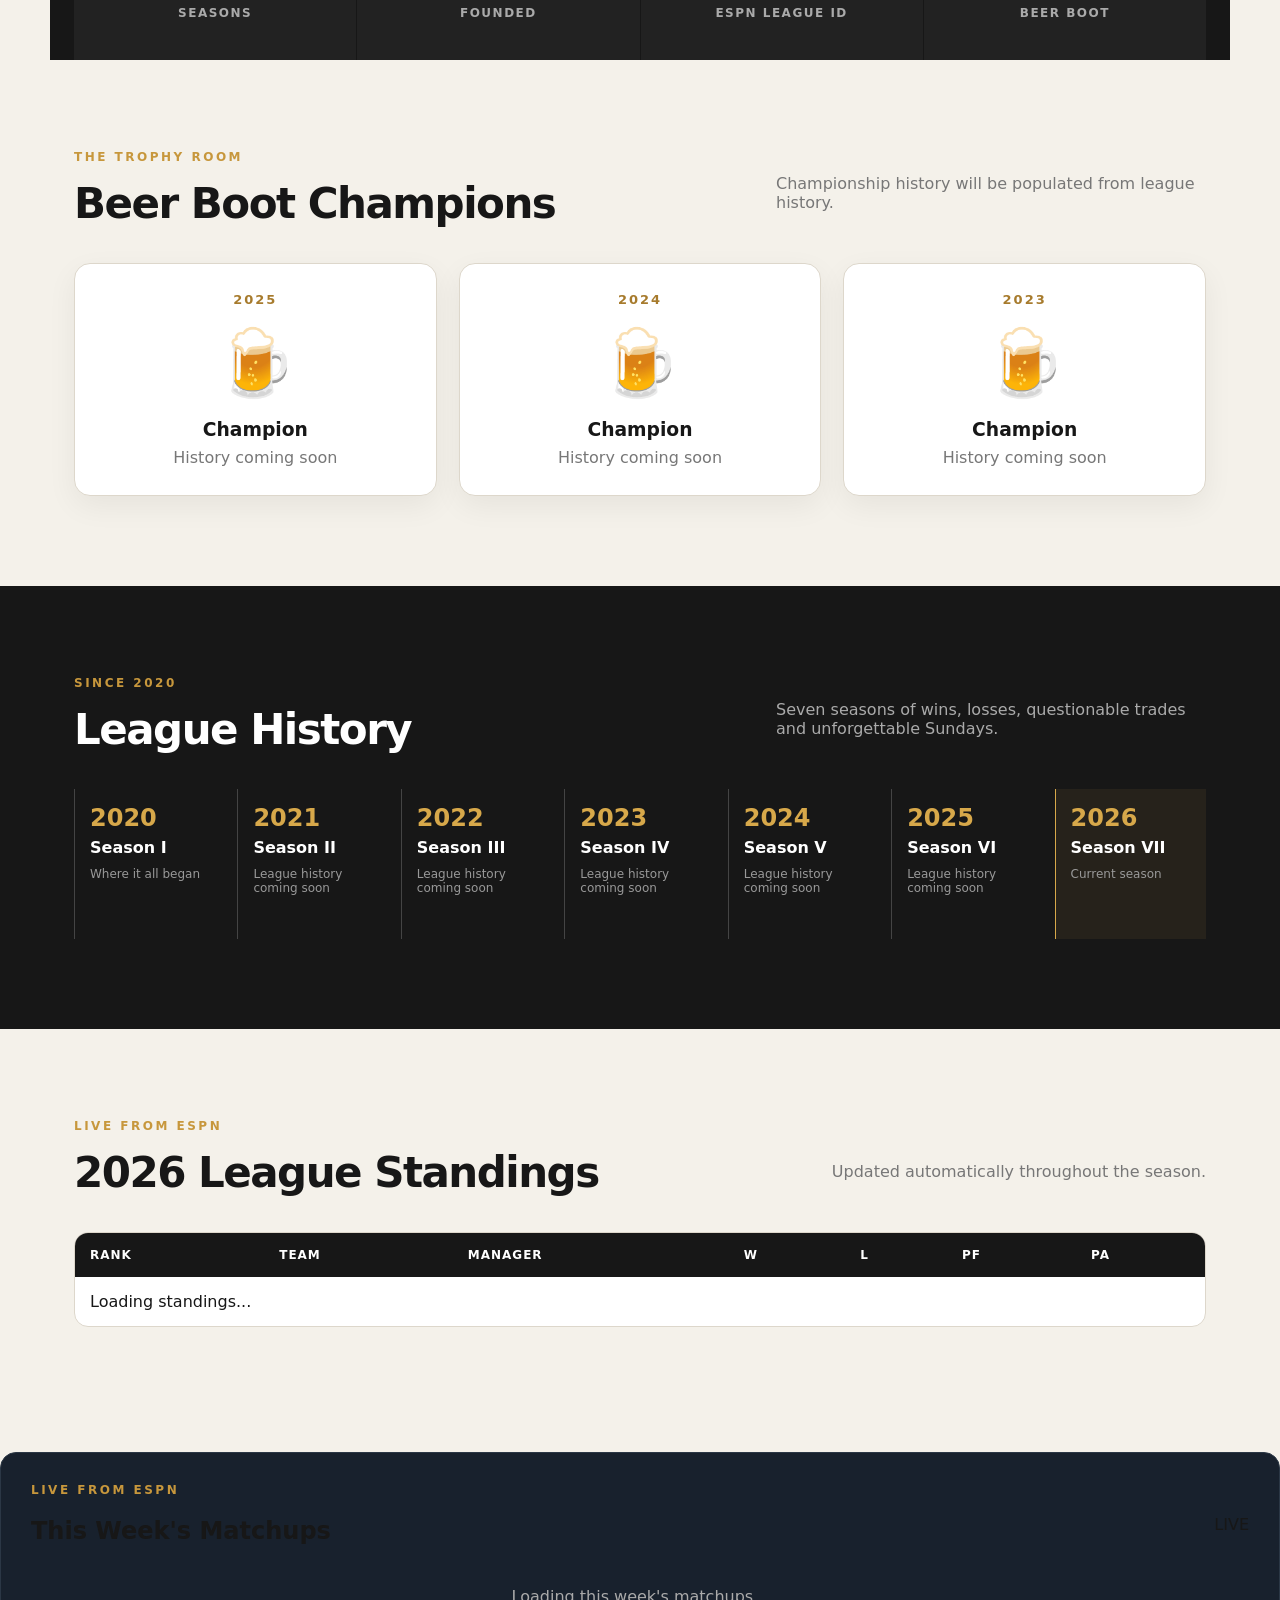
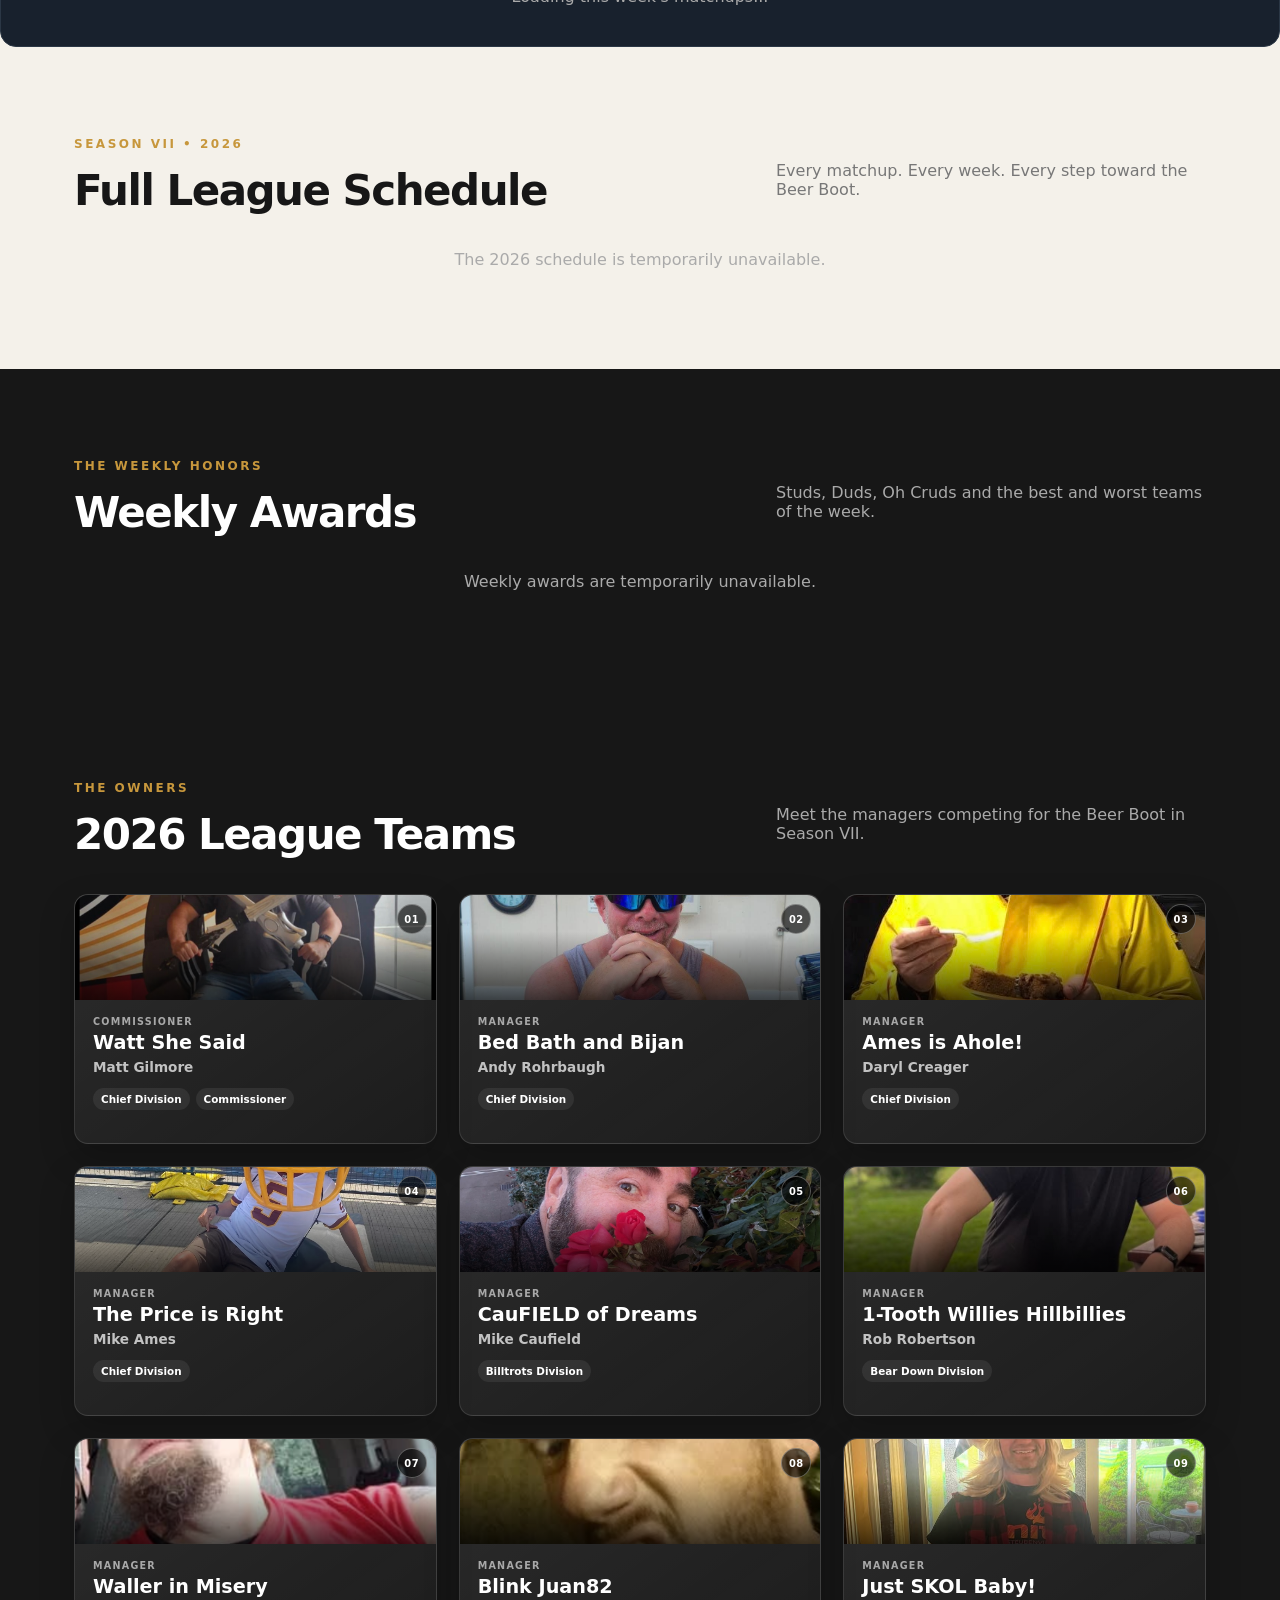
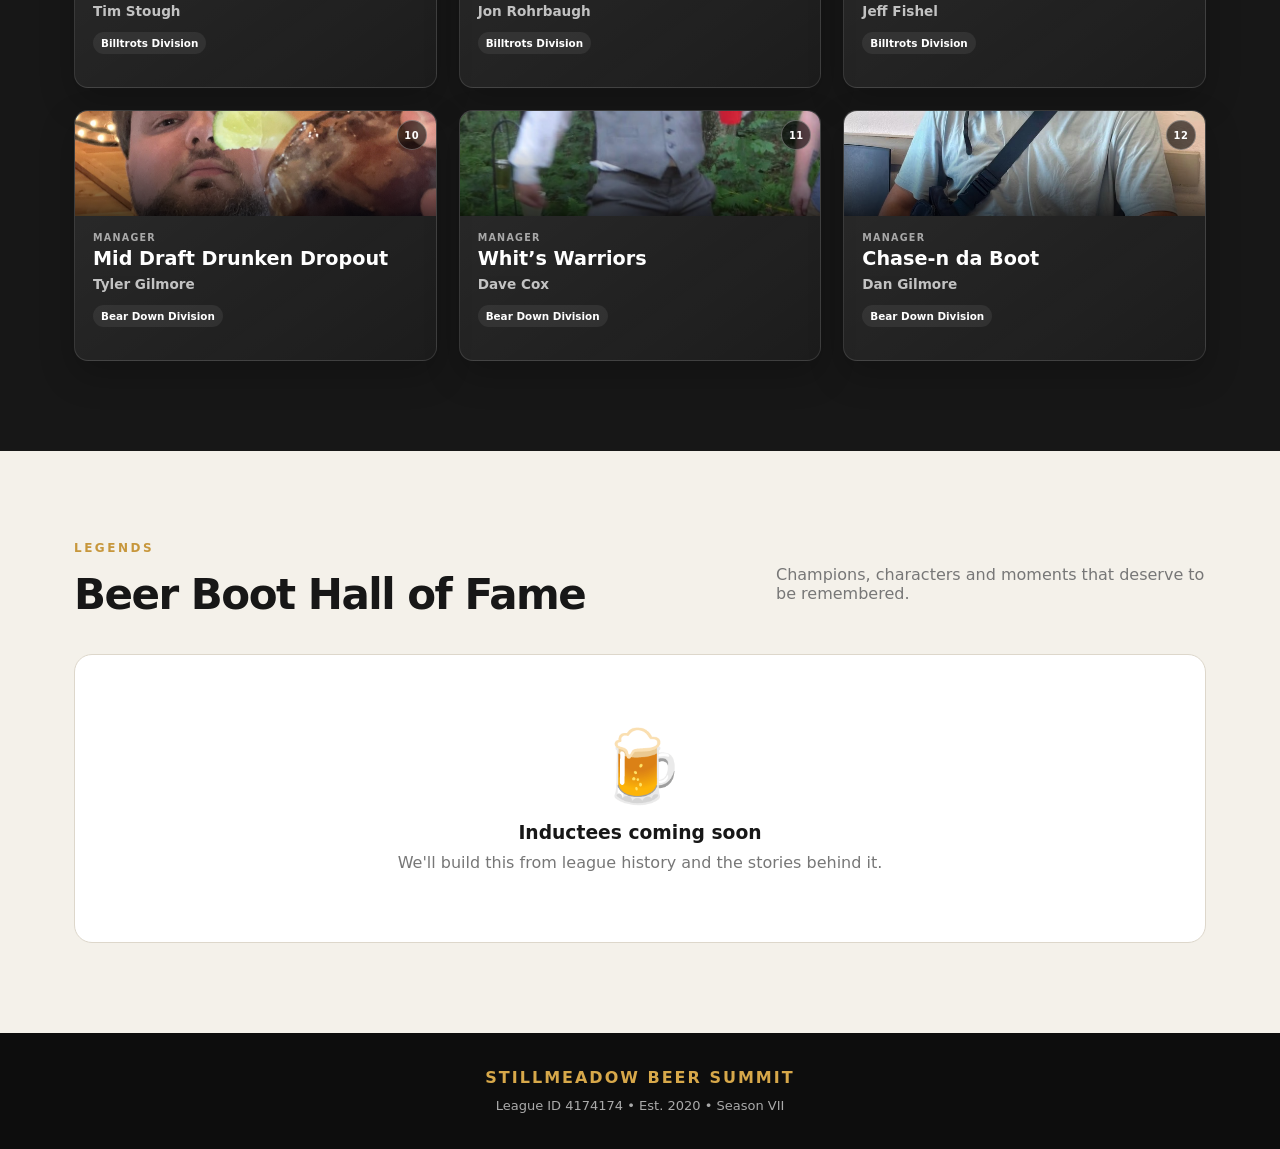
==== commit 24cb8713: "Add manager-links.js script to index.html" ====
--- a/index.html
+++ b/index.html
@@ -1207,7 +1207,7 @@
   <!-- JAVASCRIPT -->
 
   <script src="script.js"></script>
-
+<script src="manager-links.js"></script>
 </body>
 
 </html>
--- a/style.css
+++ b/style.css
@@ -1805,3 +1805,194 @@
   font-size: 2.5rem;
 
 }
+/* =========================
+
+   FULL LEAGUE SCHEDULE
+
+========================= */
+
+.schedule-section {
+
+  background: #f4f1ea;
+
+}
+
+.schedule-week-selector {
+
+  display: flex;
+
+  gap: 10px;
+
+  overflow-x: auto;
+
+  padding-bottom: 12px;
+
+  margin-bottom: 30px;
+
+}
+
+.schedule-week-button {
+
+  flex: 0 0 auto;
+
+  padding: 10px 16px;
+
+  border: 1px solid #d6d0c4;
+
+  border-radius: 999px;
+
+  background: #fff;
+
+  color: #333;
+
+  font-weight: 800;
+
+  font-size: 0.8rem;
+
+  cursor: pointer;
+
+  transition: 0.2s ease;
+
+}
+
+.schedule-week-button:hover {
+
+  border-color: #d7a84a;
+
+  color: #8a651e;
+
+}
+
+.schedule-week-button.active {
+
+  background: #171717;
+
+  color: #fff;
+
+  border-color: #171717;
+
+}
+
+.schedule-week-title {
+
+  text-align: center;
+
+  margin-bottom: 25px;
+
+}
+
+.schedule-week-title span {
+
+  display: block;
+
+  margin-bottom: 5px;
+
+  color: #a47a29;
+
+  font-size: 0.7rem;
+
+  font-weight: 900;
+
+  letter-spacing: 0.14em;
+
+}
+
+.schedule-week-title h3 {
+
+  margin: 0;
+
+  font-size: 2rem;
+
+}
+
+.schedule-matchup-grid {
+
+  display: grid;
+
+  grid-template-columns: repeat(2, 1fr);
+
+  gap: 18px;
+
+}
+
+.schedule-matchup-card {
+
+  display: grid;
+
+  grid-template-columns: 1fr auto 1fr;
+
+  align-items: center;
+
+  gap: 14px;
+
+  padding: 22px;
+
+  background: #fff;
+
+  border: 1px solid #e0dbd0;
+
+  border-radius: 14px;
+
+  box-shadow: 0 8px 25px rgba(0, 0, 0, 0.05);
+
+}
+
+.schedule-team {
+
+  display: flex;
+
+  align-items: center;
+
+  justify-content: space-between;
+
+  gap: 10px;
+
+}
+
+.schedule-team span {
+
+  font-size: 0.9rem;
+
+  font-weight: 700;
+
+}
+
+.schedule-team strong {
+
+  font-size: 1.1rem;
+
+}
+
+.schedule-team.winning strong {
+
+  color: #a47a29;
+
+}
+
+.schedule-vs {
+
+  color: #999;
+
+  font-size: 0.65rem;
+
+  font-weight: 900;
+
+  letter-spacing: 0.08em;
+
+}
+
+@media (max-width: 800px) {
+
+  .schedule-matchup-grid {
+
+    grid-template-columns: 1fr;
+
+  }
+
+  .schedule-matchup-card {
+
+    padding: 18px;
+
+  }
+
+}
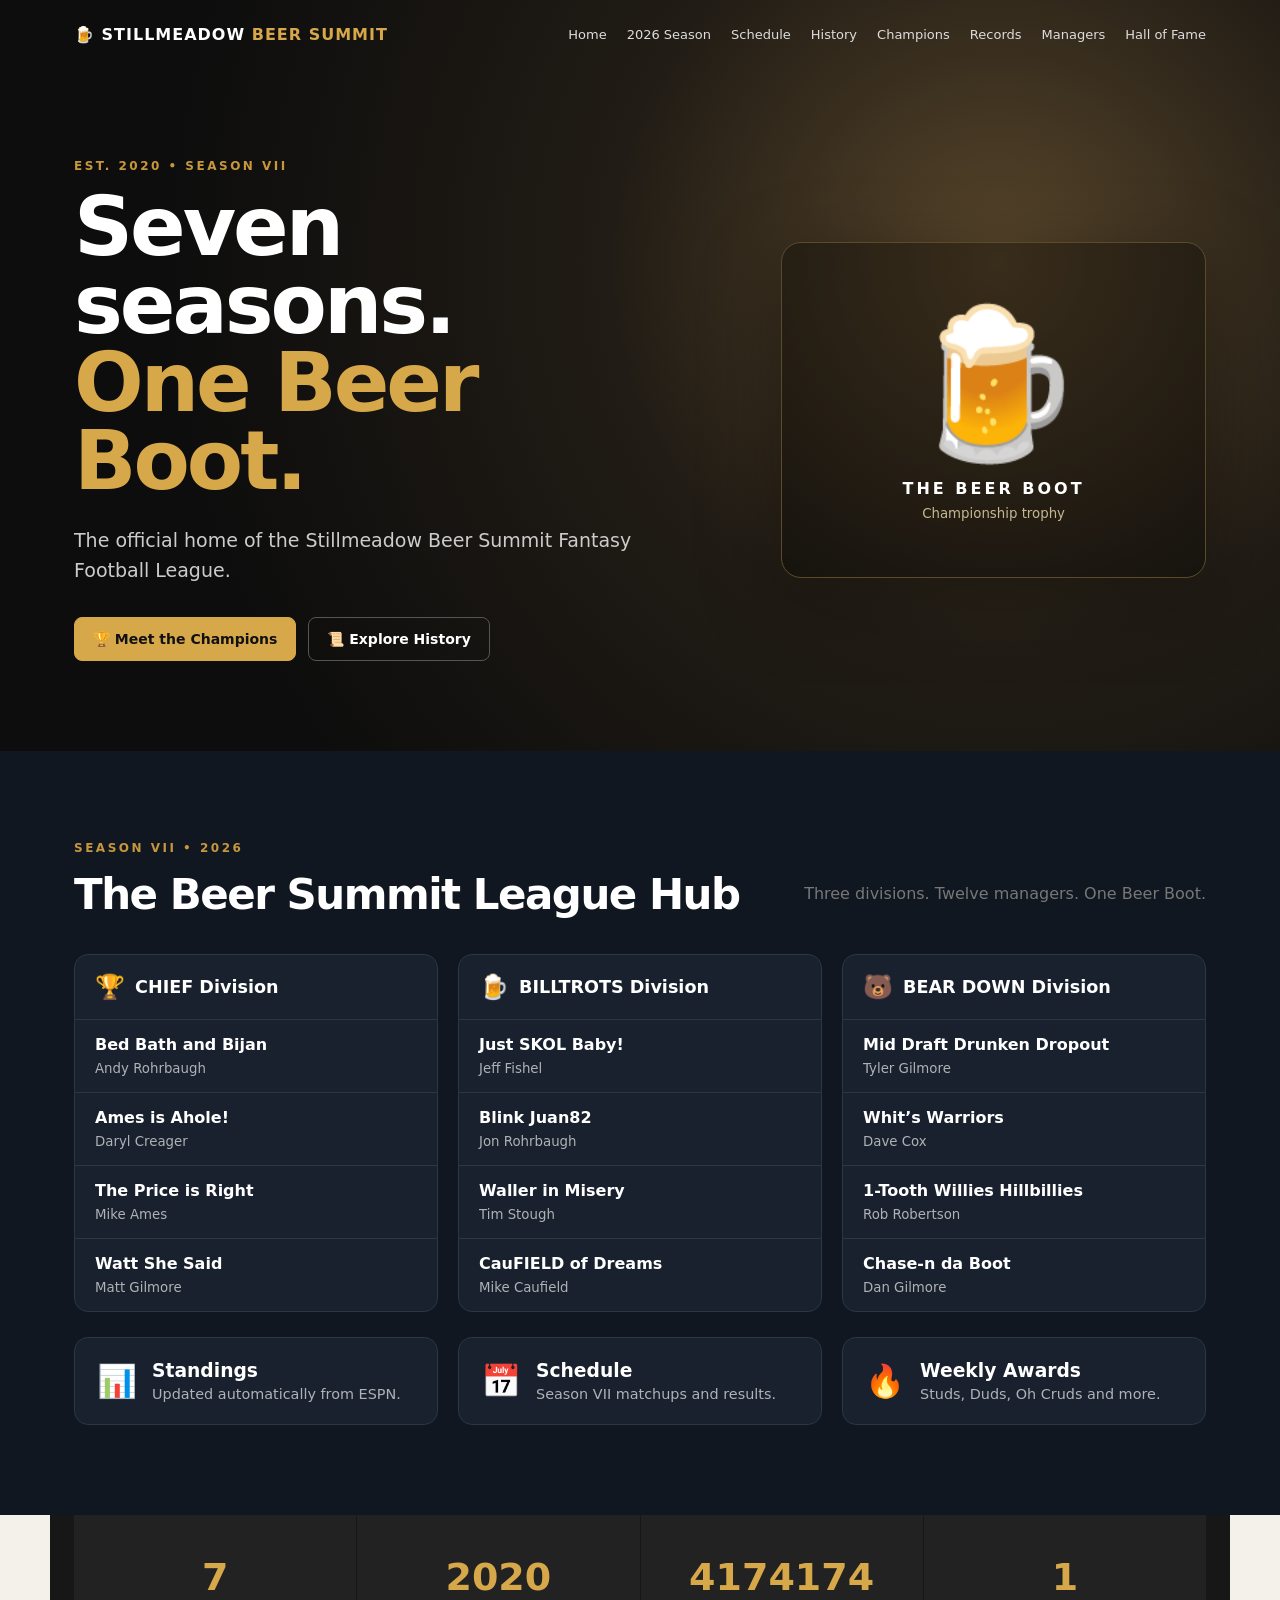
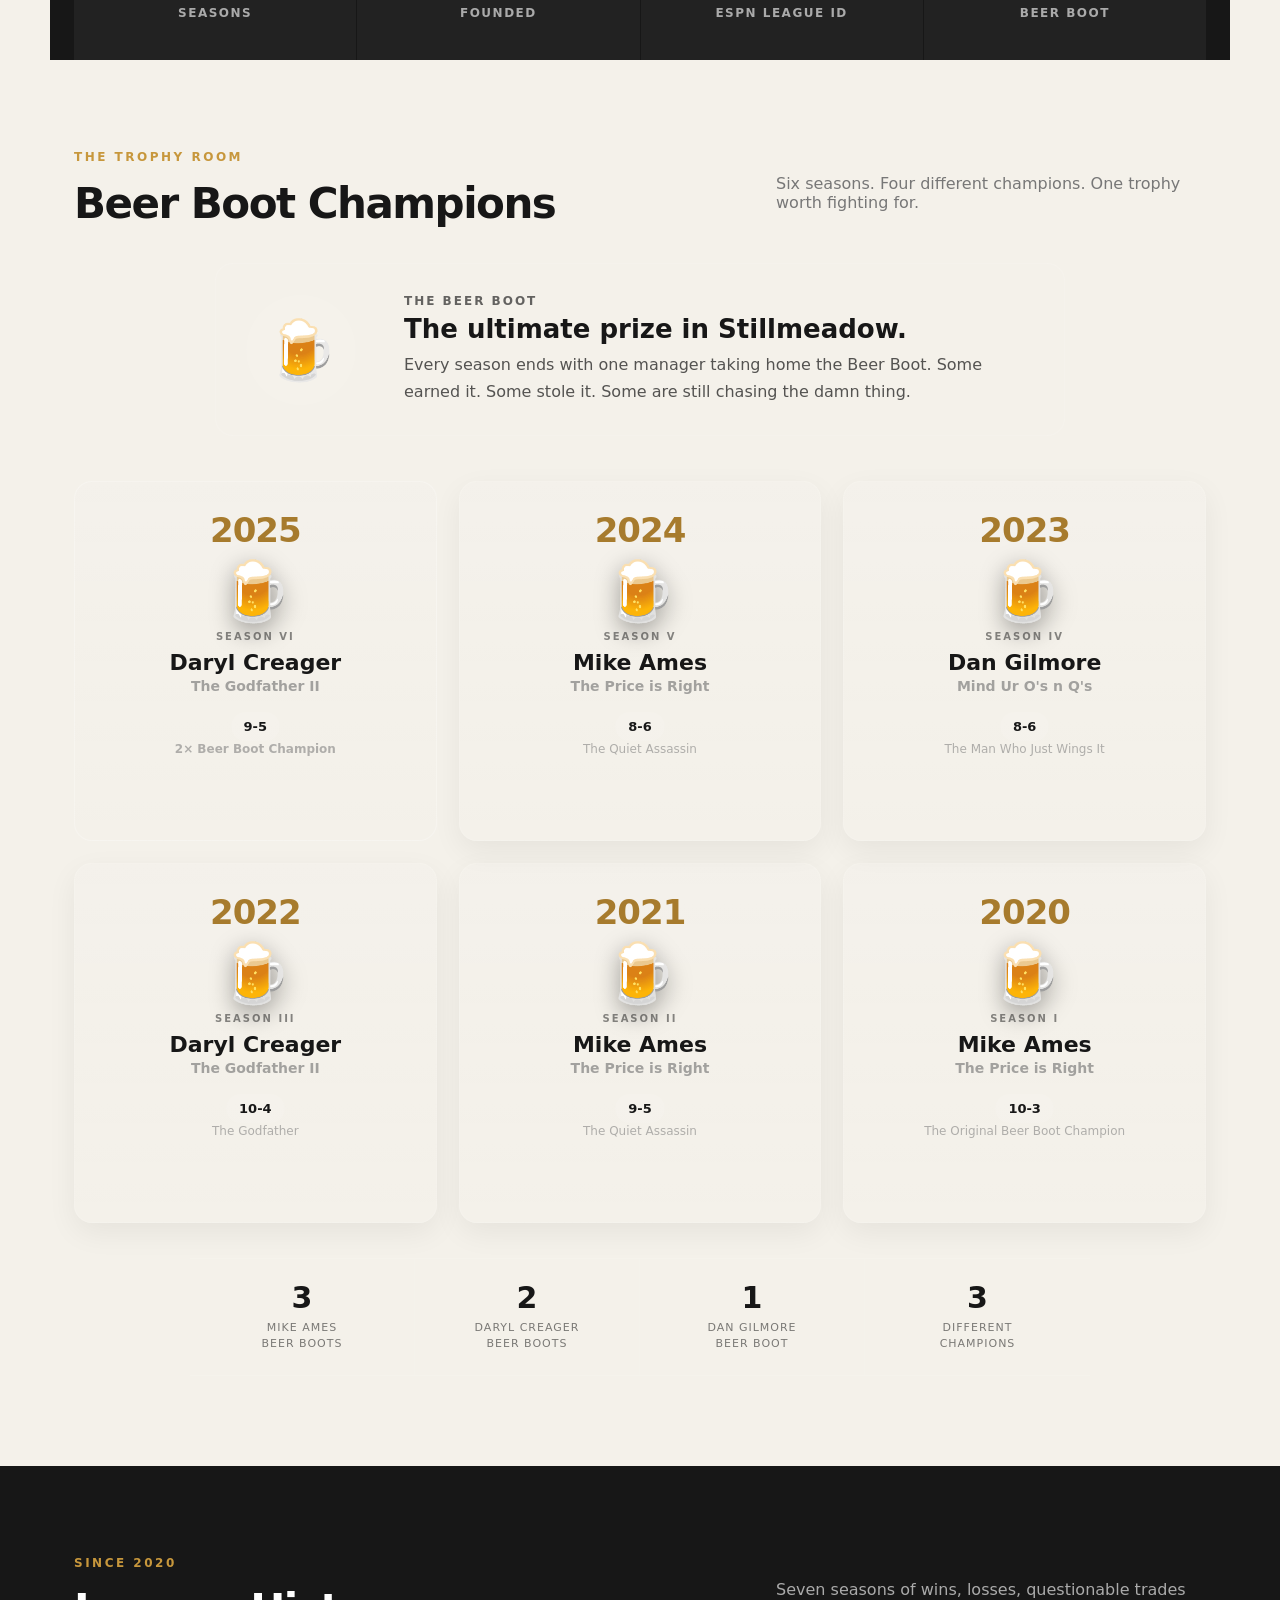
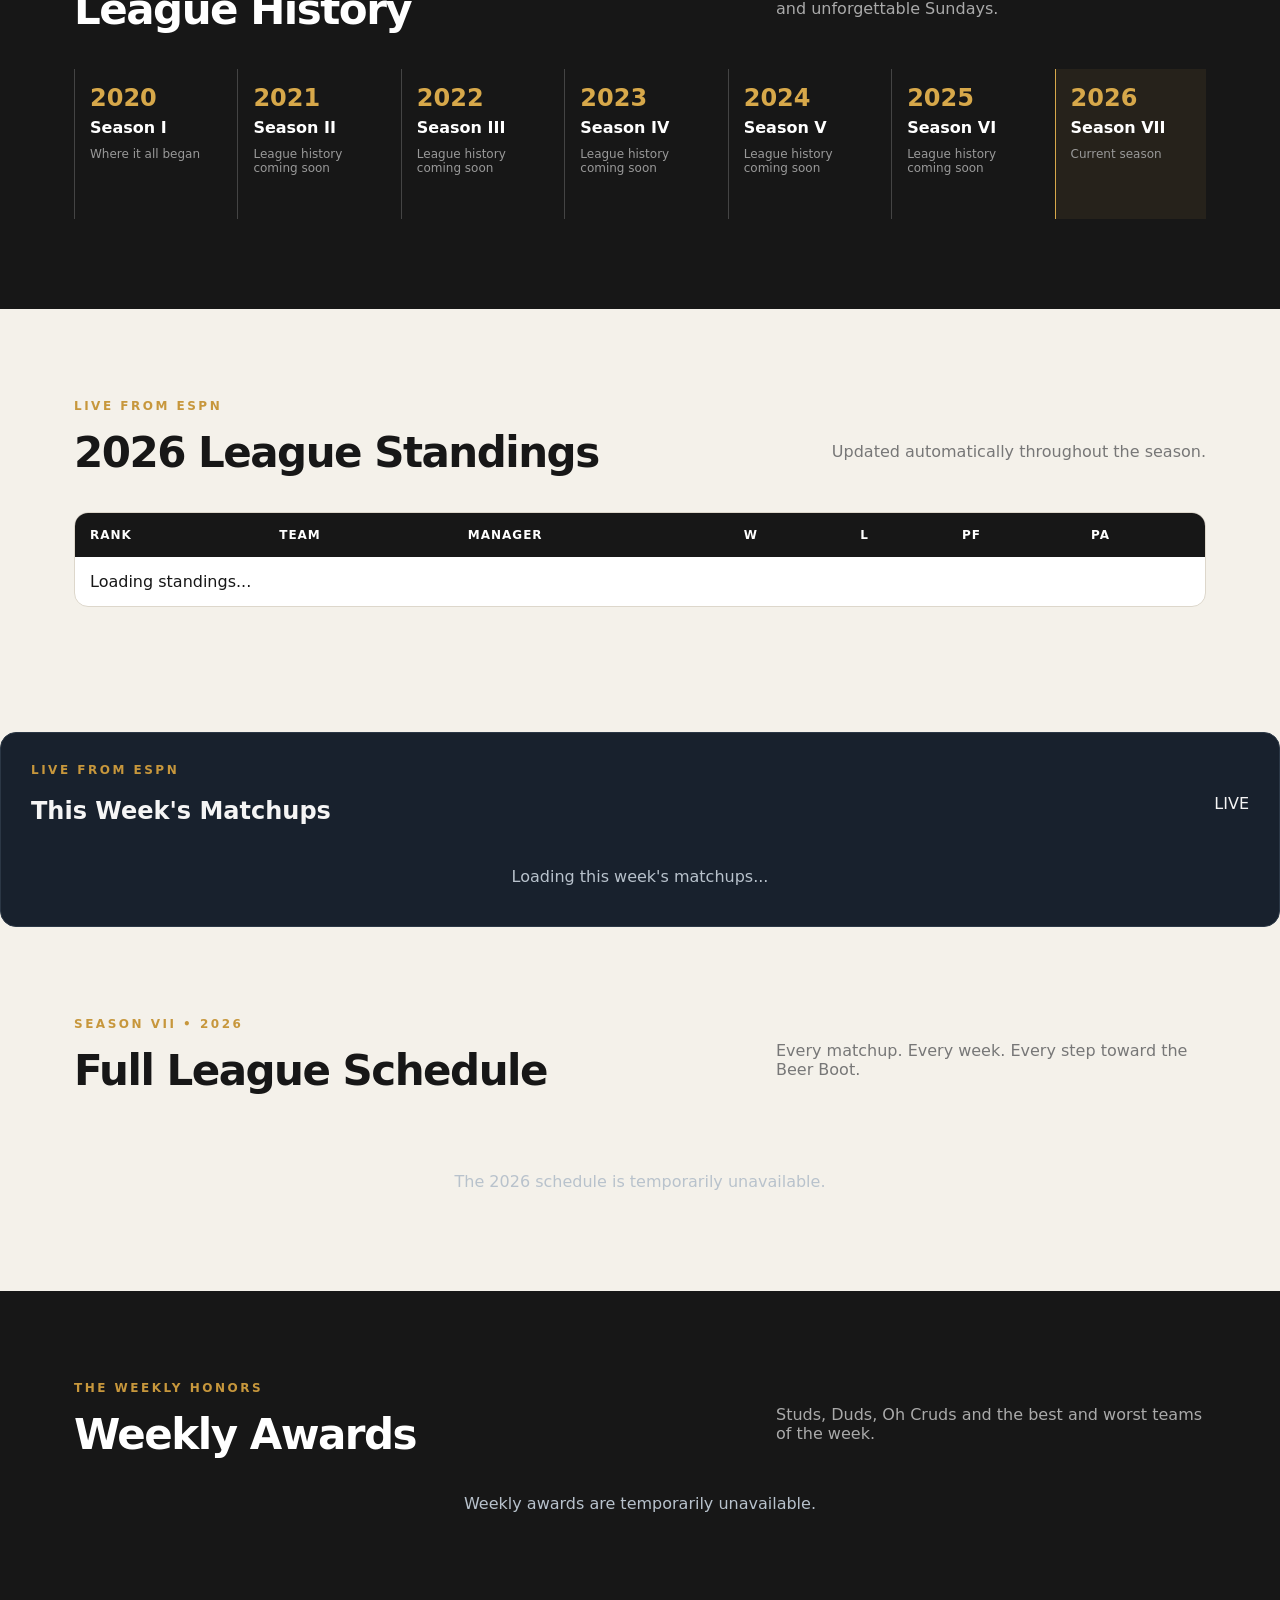
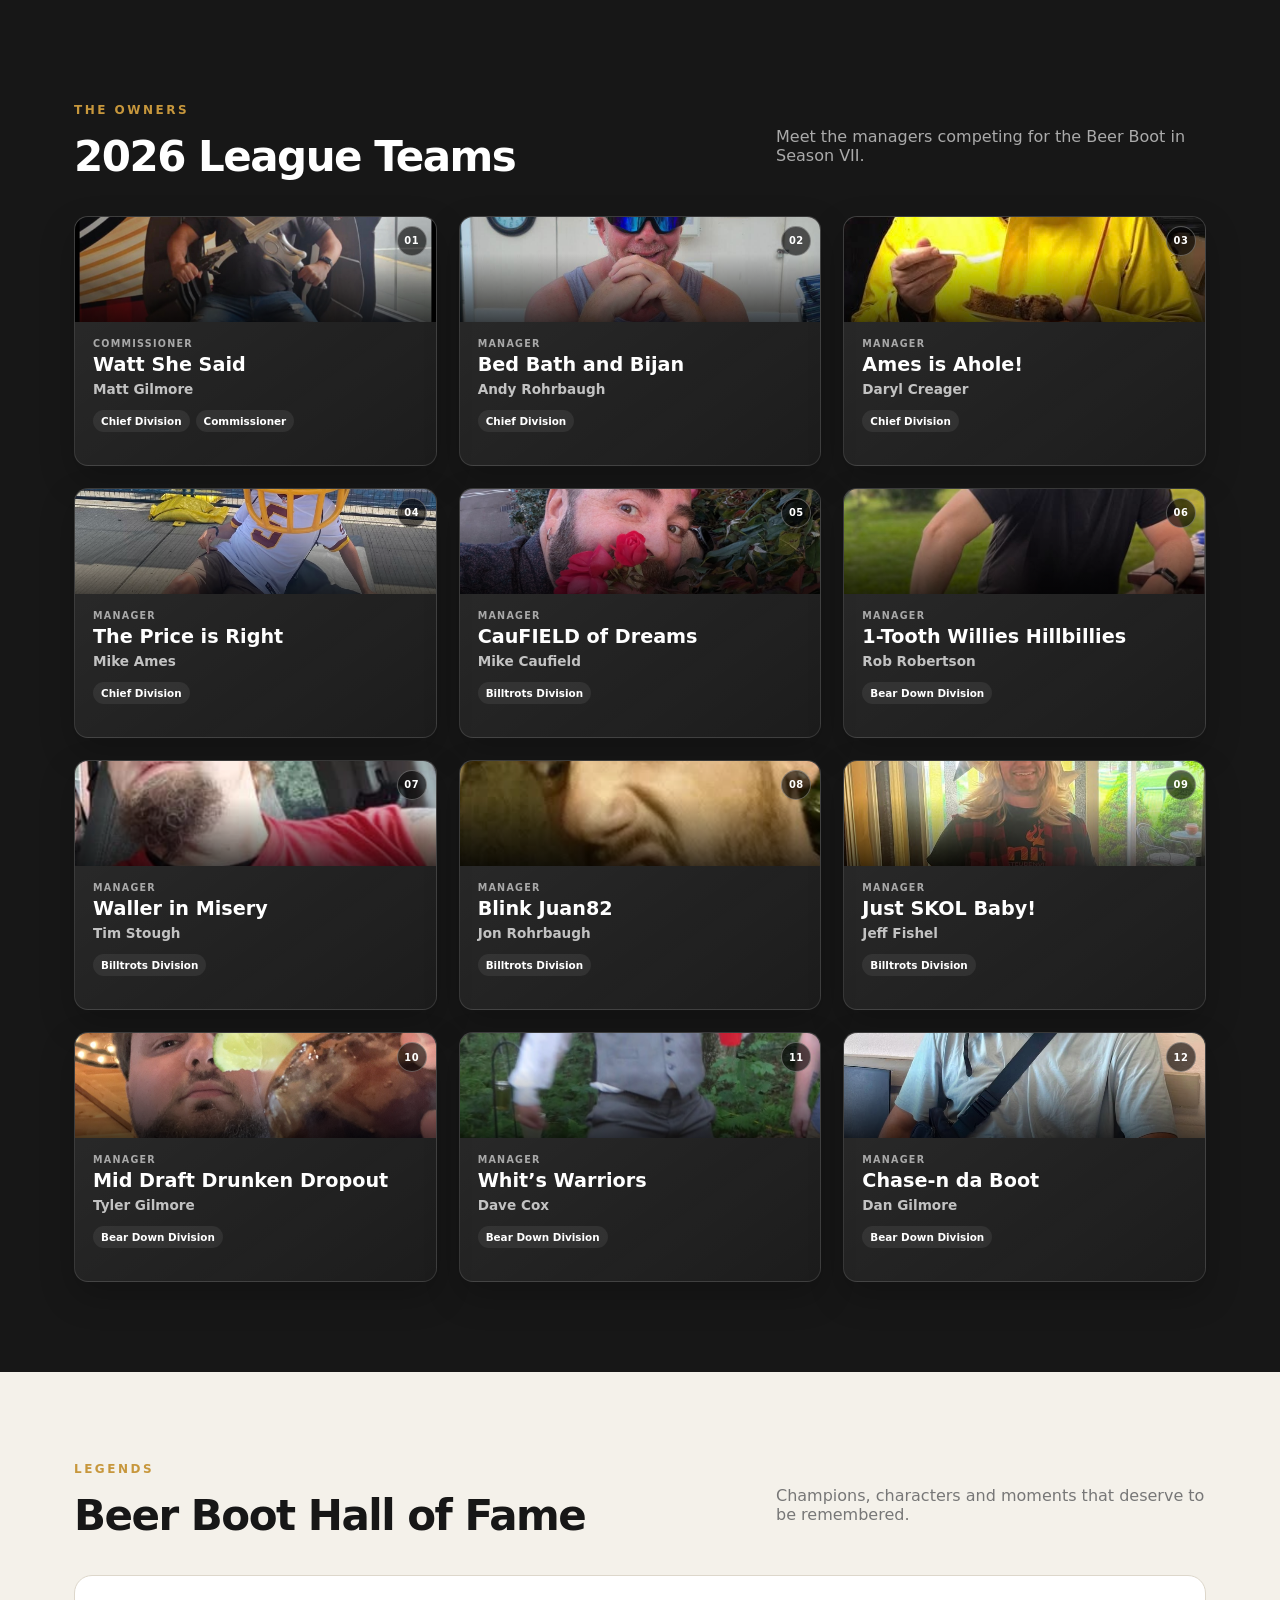
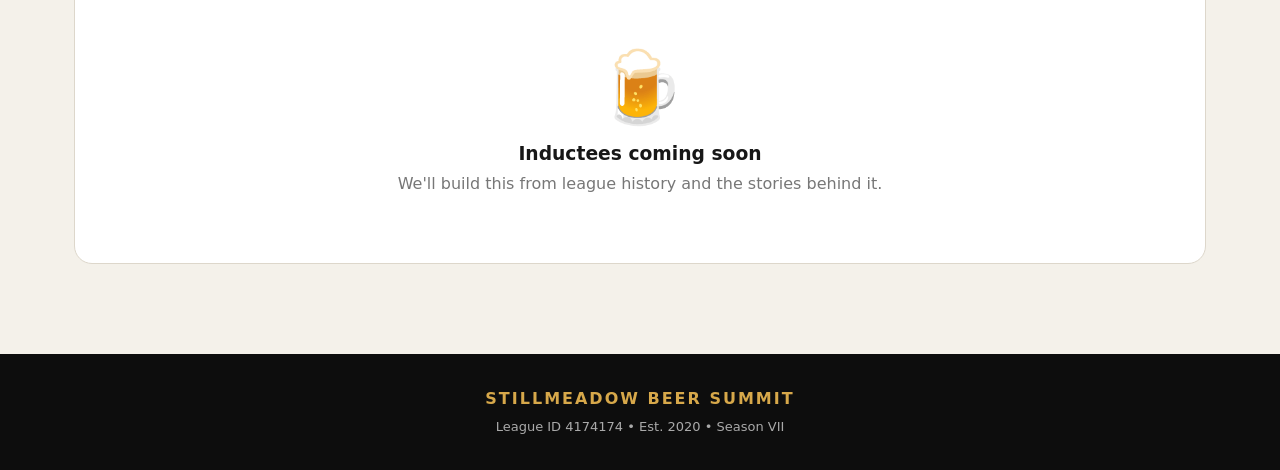
==== commit d8385613: "Refactor trophy room section in index.html" ====
--- a/index.html
+++ b/index.html
@@ -400,70 +400,575 @@
 
     </section>
 
-    <!-- =========================
-
-         CHAMPIONS
-
-    ========================== -->
-
-    <section id="champions" class="section">
-
-      <div class="section-head">
-
-        <div>
-
-          <p class="eyebrow">THE TROPHY ROOM</p>
-
-          <h2>Beer Boot Champions</h2>
-
-        </div>
-
-        <p>Championship history will be populated from league history.</p>
-
-      </div>
-
-      <div class="champ-grid">
-
-        <article class="champ">
-
-          <div class="season">2025</div>
-
-          <div class="bigboot">🍺</div>
-
-          <h3>Champion</h3>
-
-          <p>History coming soon</p>
-
-        </article>
-
-        <article class="champ">
-
-          <div class="season">2024</div>
-
-          <div class="bigboot">🍺</div>
-
-          <h3>Champion</h3>
-
-          <p>History coming soon</p>
-
-        </article>
-
-        <article class="champ">
-
-          <div class="season">2023</div>
-
-          <div class="bigboot">🍺</div>
-
-          <h3>Champion</h3>
-
-          <p>History coming soon</p>
-
-        </article>
-
-      </div>
-
-    </section>
-
+<!-- =========================
+     TROPHY ROOM / CHAMPIONS
+========================= -->
+
+<section id="champions" class="section trophy-room-section">
+
+  <div class="section-head">
+    <div>
+      <p class="eyebrow">THE TROPHY ROOM</p>
+      <h2>Beer Boot Champions</h2>
+    </div>
+
+    <p>
+      Six seasons. Four different champions. One trophy worth fighting for.
+    </p>
+  </div>
+
+
+  <div class="trophy-room-intro">
+
+    <div class="trophy-room-boot">
+      🍺
+    </div>
+
+    <div>
+      <p class="trophy-room-kicker">
+        THE BEER BOOT
+      </p>
+
+      <h3>
+        The ultimate prize in Stillmeadow.
+      </h3>
+
+      <p>
+        Every season ends with one manager taking home the Beer Boot.
+        Some earned it. Some stole it. Some are still chasing the damn thing.
+      </p>
+    </div>
+
+  </div>
+
+
+  <div class="champ-grid trophy-grid">
+
+    <!-- 2025 -->
+
+    <article class="champ trophy-card champion-current">
+
+      <div class="season">
+        2025
+      </div>
+
+      <div class="bigboot">
+        🍺
+      </div>
+
+      <div class="champ-season-label">
+        SEASON VI
+      </div>
+
+      <h3>
+        Daryl Creager
+      </h3>
+
+      <p class="champ-team">
+        The Godfather II
+      </p>
+
+      <div class="champ-record">
+        9-5
+      </div>
+
+      <p class="champ-caption">
+        <strong>2× Beer Boot Champion</strong>
+      </p>
+
+    </article>
+
+
+    <!-- 2024 -->
+
+    <article class="champ trophy-card">
+
+      <div class="season">
+        2024
+      </div>
+
+      <div class="bigboot">
+        🍺
+      </div>
+
+      <div class="champ-season-label">
+        SEASON V
+      </div>
+
+      <h3>
+        Mike Ames
+      </h3>
+
+      <p class="champ-team">
+        The Price is Right
+      </p>
+
+      <div class="champ-record">
+        8-6
+      </div>
+
+      <p class="champ-caption">
+        The Quiet Assassin
+      </p>
+
+    </article>
+
+
+    <!-- 2023 -->
+
+    <article class="champ trophy-card">
+
+      <div class="season">
+        2023
+      </div>
+
+      <div class="bigboot">
+        🍺
+      </div>
+
+      <div class="champ-season-label">
+        SEASON IV
+      </div>
+
+      <h3>
+        Dan Gilmore
+      </h3>
+
+      <p class="champ-team">
+        Mind Ur O's n Q's
+      </p>
+
+      <div class="champ-record">
+        8-6
+      </div>
+
+      <p class="champ-caption">
+        The Man Who Just Wings It
+      </p>
+
+    </article>
+
+
+    <!-- 2022 -->
+
+    <article class="champ trophy-card">
+
+      <div class="season">
+        2022
+      </div>
+
+      <div class="bigboot">
+        🍺
+      </div>
+
+      <div class="champ-season-label">
+        SEASON III
+      </div>
+
+      <h3>
+        Daryl Creager
+      </h3>
+
+      <p class="champ-team">
+        The Godfather II
+      </p>
+
+      <div class="champ-record">
+        10-4
+      </div>
+
+      <p class="champ-caption">
+        The Godfather
+      </p>
+
+    </article>
+
+
+    <!-- 2021 -->
+
+    <article class="champ trophy-card">
+
+      <div class="season">
+        2021
+      </div>
+
+      <div class="bigboot">
+        🍺
+      </div>
+
+      <div class="champ-season-label">
+        SEASON II
+      </div>
+
+      <h3>
+        Mike Ames
+      </h3>
+
+      <p class="champ-team">
+        The Price is Right
+      </p>
+
+      <div class="champ-record">
+        9-5
+      </div>
+
+      <p class="champ-caption">
+        The Quiet Assassin
+      </p>
+
+    </article>
+
+
+    <!-- 2020 -->
+
+    <article class="champ trophy-card">
+
+      <div class="season">
+        2020
+      </div>
+
+      <div class="bigboot">
+        🍺
+      </div>
+
+      <div class="champ-season-label">
+        SEASON I
+      </div>
+
+      <h3>
+        Mike Ames
+      </h3>
+
+      <p class="champ-team">
+        The Price is Right
+      </p>
+
+      <div class="champ-record">
+        10-3
+      </div>
+
+      <p class="champ-caption">
+        The Original Beer Boot Champion
+      </p>
+
+    </article>
+
+  </div>
+
+
+  <!-- CHAMPIONSHIP TOTALS -->
+
+  <div class="championship-summary">
+
+    <div class="champ-summary-item">
+
+      <strong>
+        3
+      </strong>
+
+      <span>
+        Mike Ames<br>
+        Beer Boots
+      </span>
+
+    </div>
+
+
+    <div class="champ-summary-item">
+
+      <strong>
+        2
+      </strong>
+
+      <span>
+        Daryl Creager<br>
+        Beer Boots
+      </span>
+
+    </div>
+
+
+    <div class="champ-summary-item">
+
+      <strong>
+        1
+      </strong>
+
+      <span>
+        Dan Gilmore<br>
+        Beer Boot
+      </span>
+
+    </div>
+
+
+    <div class="champ-summary-item">
+
+      <strong>
+        3
+      </strong>
+
+      <span>
+        Different<br>
+        Champions
+      </span>
+
+    </div>
+
+  </div>
+
+
+  <!-- TROPHY ROOM INLINE STYLING -->
+
+  <style>
+
+    .trophy-room-section {
+      position: relative;
+      overflow: hidden;
+    }
+
+
+    .trophy-room-intro {
+      display: grid;
+      grid-template-columns: 130px 1fr;
+      gap: 28px;
+      align-items: center;
+      max-width: 850px;
+      margin: 0 auto 45px;
+      padding: 30px;
+      border: 1px solid rgba(255,255,255,.10);
+      border-radius: 18px;
+      background: rgba(255,255,255,.035);
+    }
+
+
+    .trophy-room-boot {
+      width: 110px;
+      height: 110px;
+      display: flex;
+      align-items: center;
+      justify-content: center;
+      border-radius: 50%;
+      font-size: 58px;
+      background: rgba(255,255,255,.06);
+      box-shadow:
+        0 0 35px rgba(255,255,255,.08);
+    }
+
+
+    .trophy-room-kicker {
+      margin: 0 0 6px;
+      font-size: 12px;
+      font-weight: 800;
+      letter-spacing: 2px;
+      opacity: .65;
+    }
+
+
+    .trophy-room-intro h3 {
+      margin: 0 0 8px;
+      font-size: 26px;
+    }
+
+
+    .trophy-room-intro p:last-child {
+      margin: 0;
+      line-height: 1.65;
+      opacity: .72;
+    }
+
+
+    .trophy-grid {
+      grid-template-columns:
+        repeat(3, minmax(0, 1fr));
+      gap: 22px;
+    }
+
+
+    .trophy-card {
+      position: relative;
+      min-height: 360px;
+      display: flex;
+      flex-direction: column;
+      align-items: center;
+      justify-content: flex-start;
+      text-align: center;
+      padding: 28px 22px 25px;
+      border-radius: 18px;
+      border: 1px solid rgba(255,255,255,.10);
+      background:
+        linear-gradient(
+          180deg,
+          rgba(255,255,255,.055),
+          rgba(255,255,255,.018)
+        );
+      transition:
+        transform .25s ease,
+        border-color .25s ease,
+        box-shadow .25s ease;
+    }
+
+
+    .trophy-card:hover {
+      transform: translateY(-6px);
+      border-color: rgba(255,255,255,.22);
+      box-shadow:
+        0 18px 45px rgba(0,0,0,.25);
+    }
+
+
+    .trophy-card.champion-current {
+      border-color: rgba(255,255,255,.25);
+      box-shadow:
+        0 0 35px rgba(255,255,255,.07);
+    }
+
+
+    .trophy-card .season {
+      font-size: 34px;
+      font-weight: 900;
+      letter-spacing: -1px;
+    }
+
+
+    .bigboot {
+      margin: 12px 0 3px;
+      font-size: 58px;
+      line-height: 1;
+      filter: drop-shadow(
+        0 8px 12px rgba(0,0,0,.35)
+      );
+    }
+
+
+    .champ-season-label {
+      margin-top: 8px;
+      font-size: 10px;
+      font-weight: 800;
+      letter-spacing: 2px;
+      opacity: .5;
+    }
+
+
+    .trophy-card h3 {
+      margin: 8px 0 3px;
+      font-size: 22px;
+    }
+
+
+    .champ-team {
+      margin: 0;
+      font-size: 14px;
+      font-weight: 700;
+      opacity: .65;
+    }
+
+
+    .champ-record {
+      margin-top: 18px;
+      padding: 7px 13px;
+      border-radius: 999px;
+      font-size: 13px;
+      font-weight: 800;
+      background: rgba(255,255,255,.07);
+    }
+
+
+    .champ-caption {
+      margin: 13px 0 0;
+      font-size: 12px;
+      line-height: 1.4;
+      opacity: .55;
+    }
+
+
+    .championship-summary {
+      display: grid;
+      grid-template-columns:
+        repeat(4, minmax(0, 1fr));
+      max-width: 900px;
+      margin: 35px auto 0;
+      border-top: 1px solid rgba(255,255,255,.10);
+      border-bottom: 1px solid rgba(255,255,255,.10);
+    }
+
+
+    .champ-summary-item {
+      display: flex;
+      flex-direction: column;
+      align-items: center;
+      justify-content: center;
+      text-align: center;
+      padding: 24px 15px;
+      border-right: 1px solid rgba(255,255,255,.08);
+    }
+
+
+    .champ-summary-item:last-child {
+      border-right: none;
+    }
+
+
+    .champ-summary-item strong {
+      font-size: 30px;
+      line-height: 1;
+      margin-bottom: 7px;
+    }
+
+
+    .champ-summary-item span {
+      font-size: 11px;
+      line-height: 1.4;
+      text-transform: uppercase;
+      letter-spacing: 1px;
+      opacity: .55;
+    }
+
+
+    @media (max-width: 900px) {
+
+      .trophy-grid {
+        grid-template-columns:
+          repeat(2, minmax(0, 1fr));
+      }
+
+    }
+
+
+    @media (max-width: 600px) {
+
+      .trophy-room-intro {
+        grid-template-columns: 1fr;
+        text-align: center;
+        justify-items: center;
+      }
+
+
+      .trophy-grid {
+        grid-template-columns: 1fr;
+      }
+
+
+      .championship-summary {
+        grid-template-columns:
+          repeat(2, minmax(0, 1fr));
+      }
+
+
+      .champ-summary-item:nth-child(2) {
+        border-right: none;
+      }
+
+
+      .champ-summary-item:nth-child(-n+2) {
+        border-bottom: 1px solid rgba(255,255,255,.08);
+      }
+
+    }
+
+  </style>
+
+</section>
     <!-- =========================
 
          LEAGUE HISTORY
--- a/style.css
+++ b/style.css
@@ -1292,9 +1292,7 @@
 
 }
 /* =========================
-
    LIVE WEEKLY MATCHUPS
-
 ========================== */
 
 .live-matchups {
@@ -1309,6 +1307,8 @@
 
   background: #18212d;
 
+  color: #f5f5f5;
+
 }
 
 .live-matchups-head {
@@ -1329,6 +1329,8 @@
 
   font-size: 1.5rem;
 
+  color: #ffffff;
+
 }
 
 .live-badge {
@@ -1363,6 +1365,8 @@
 
   background: rgba(0, 0, 0, 0.18);
 
+  color: #f5f5f5;
+
 }
 
 .matchup-team {
@@ -1383,6 +1387,8 @@
 
   font-weight: 700;
 
+  color: #f5f5f5;
+
 }
 
 .matchup-team strong {
@@ -1405,7 +1411,9 @@
 
   letter-spacing: 0.15em;
 
-  opacity: 0.45;
+  color: #8293a3;
+
+  opacity: 1;
 
 }
 
@@ -1417,15 +1425,332 @@
 
   text-align: center;
 
+  color: #b8c2cc;
+
+}
+
+@media (max-width: 900px) {
+
+  .matchup-grid {
+
+    grid-template-columns: repeat(2, 1fr);
+
+  }
+
+}
+
+@media (max-width: 650px) {
+
+  .live-matchups {
+
+    padding: 22px;
+
+  }
+
+  .live-matchups-head {
+
+    align-items: flex-start;
+
+    gap: 15px;
+
+  }
+
+  .matchup-grid {
+
+    grid-template-columns: 1fr;
+
+  }
+
+}
+/* =========================
+
+   WEEKLY AWARDS
+
+========================== */
+
+.weekly-awards {
+
+  grid-column: 1 / -1;
+
+  margin-top: 20px;
+
+  padding: 32px;
+
+  border: 1px solid #2b3745;
+
+  border-radius: 16px;
+
+  background: #18212d;
+
+}
+
+.weekly-awards-head {
+
+  display: flex;
+
+  justify-content: space-between;
+
+  align-items: center;
+
+  margin-bottom: 25px;
+
+}
+
+.weekly-awards-head h3 {
+
+  margin: 0;
+
+  font-size: 1.6rem;
+
+}
+
+.awards-badge {
+
+  color: #d7a84a;
+
+  font-size: 0.7rem;
+
+  font-weight: 900;
+
+  letter-spacing: 0.1em;
+
+}
+
+.awards-week {
+
+  margin-bottom: 25px;
+
+  text-align: center;
+
+  color: #d7a84a;
+
+  font-size: 0.75rem;
+
+  font-weight: 900;
+
+  letter-spacing: 0.15em;
+
+}
+
+.awards-grid {
+
+  display: grid;
+
+  grid-template-columns: repeat(3, 1fr);
+
+  gap: 18px;
+
+}
+
+.award-card {
+
+  padding: 22px;
+
+  border: 1px solid #2b3745;
+
+  border-radius: 14px;
+
+  background: rgba(0, 0, 0, 0.16);
+
+}
+
+.award-card h3 {
+
+  margin: 0 0 8px;
+
+  font-size: 1.25rem;
+
+}
+
+.award-description {
+
+  margin: 0 0 18px;
+
+  font-size: 0.8rem;
+
   color: #aaa;
 
 }
 
+.award-list {
+
+  display: flex;
+
+  flex-direction: column;
+
+  gap: 8px;
+
+}
+
+.award-player {
+
+  display: flex;
+
+  align-items: center;
+
+  gap: 10px;
+
+  padding: 10px 0;
+
+  border-bottom: 1px solid rgba(255, 255, 255, 0.08);
+
+}
+
+.award-player:last-child {
+
+  border-bottom: none;
+
+}
+
+.award-rank {
+
+  width: 22px;
+
+  height: 22px;
+
+  display: flex;
+
+  align-items: center;
+
+  justify-content: center;
+
+  border-radius: 50%;
+
+  background: rgba(215, 168, 74, 0.15);
+
+  color: #d7a84a;
+
+  font-size: 0.7rem;
+
+  font-weight: 900;
+
+}
+
+.award-player-info {
+
+  flex: 1;
+
+  min-width: 0;
+
+}
+
+.award-player-info strong {
+
+  display: block;
+
+  font-size: 0.85rem;
+
+}
+
+.award-player-info small {
+
+  color: #888;
+
+  font-size: 0.7rem;
+
+}
+
+.award-score {
+
+  color: #d7a84a;
+
+  font-weight: 900;
+
+  font-size: 0.85rem;
+
+}
+
+.award-empty {
+
+  padding: 20px 0;
+
+  text-align: center;
+
+  color: #888;
+
+  font-size: 0.8rem;
+
+}
+
+.team-awards {
+
+  display: grid;
+
+  grid-template-columns: repeat(2, 1fr);
+
+  gap: 18px;
+
+  margin-top: 22px;
+
+}
+
+.team-award {
+
+  display: flex;
+
+  align-items: center;
+
+  gap: 18px;
+
+  padding: 20px;
+
+  border-radius: 14px;
+
+  border: 1px solid #2b3745;
+
+  background: rgba(0, 0, 0, 0.16);
+
+}
+
+.team-award-icon {
+
+  font-size: 2rem;
+
+}
+
+.team-award small {
+
+  display: block;
+
+  margin-bottom: 4px;
+
+  color: #d7a84a;
+
+  font-size: 0.65rem;
+
+  font-weight: 900;
+
+  letter-spacing: 0.1em;
+
+}
+
+.team-award strong {
+
+  display: block;
+
+  font-size: 1rem;
+
+}
+
+.team-award span:last-child {
+
+  display: block;
+
+  margin-top: 3px;
+
+  color: #aaa;
+
+  font-size: 0.8rem;
+
+}
+
+/* MOBILE */
+
 @media (max-width: 900px) {
 
-  .matchup-grid {
-
-    grid-template-columns: repeat(2, 1fr);
+  .awards-grid {
+
+    grid-template-columns: 1fr;
 
   }
 
@@ -1433,566 +1758,983 @@
 
 @media (max-width: 650px) {
 
-  .live-matchups {
-
+  .weekly-awards {
     padding: 22px;
-
-  }
-
-  .live-matchups-head {
-
+  }
+
+  .weekly-awards-head {
     align-items: flex-start;
-
     gap: 15px;
-
-  }
-
-  .matchup-grid {
-
+  }
+
+  .team-awards {
     grid-template-columns: 1fr;
-
-  }
+  }
+
+} /* ← ADD THIS */
+
+.awards-coming-soon {
+
+  padding: 45px 20px;
+
+}
+
+.awards-coming-soon strong {
+
+  display: block;
+
+  margin: 12px 0 8px;
+
+  color: #fff;
+
+  font-size: 1.1rem;
+
+}
+
+.awards-coming-soon p {
+
+  max-width: 450px;
+
+  margin: 0 auto;
+
+  color: #999;
+
+  line-height: 1.5;
+
+}
+
+.coming-soon-icon {
+
+  font-size: 2.5rem;
 
 }
 /* =========================
 
-   WEEKLY AWARDS
-
-========================== */
-
-.weekly-awards {
-
-  grid-column: 1 / -1;
-
-  margin-top: 20px;
+   FULL LEAGUE SCHEDULE
+
+========================= */
+
+.schedule-section {
+
+  background: #f4f1ea;
+
+}
+
+.schedule-week-selector {
+
+  display: flex;
+
+  gap: 10px;
+
+  overflow-x: auto;
+
+  padding-bottom: 12px;
+
+  margin-bottom: 30px;
+
+}
+
+.schedule-week-button {
+
+  flex: 0 0 auto;
+
+  padding: 10px 16px;
+
+  border: 1px solid #d6d0c4;
+
+  border-radius: 999px;
+
+  background: #fff;
+
+  color: #333;
+
+  font-weight: 800;
+
+  font-size: 0.8rem;
+
+  cursor: pointer;
+
+  transition: 0.2s ease;
+
+}
+
+.schedule-week-button:hover {
+
+  border-color: #d7a84a;
+
+  color: #8a651e;
+
+}
+
+.schedule-week-button.active {
+
+  background: #171717;
+
+  color: #fff;
+
+  border-color: #171717;
+
+}
+
+.schedule-week-title {
+
+  text-align: center;
+
+  margin-bottom: 25px;
+
+}
+
+.schedule-week-title span {
+
+  display: block;
+
+  margin-bottom: 5px;
+
+  color: #a47a29;
+
+  font-size: 0.7rem;
+
+  font-weight: 900;
+
+  letter-spacing: 0.14em;
+
+}
+
+.schedule-week-title h3 {
+
+  margin: 0;
+
+  font-size: 2rem;
+
+}
+
+.schedule-matchup-grid {
+
+  display: grid;
+
+  grid-template-columns: repeat(2, 1fr);
+
+  gap: 18px;
+
+}
+
+.schedule-matchup-card {
+
+  display: grid;
+
+  grid-template-columns: 1fr auto 1fr;
+
+  align-items: center;
+
+  gap: 14px;
+
+  padding: 22px;
+
+  background: #fff;
+
+  border: 1px solid #e0dbd0;
+
+  border-radius: 14px;
+
+  box-shadow: 0 8px 25px rgba(0, 0, 0, 0.05);
+
+}
+
+.schedule-team {
+
+  display: flex;
+
+  align-items: center;
+
+  justify-content: space-between;
+
+  gap: 10px;
+
+}
+
+.schedule-team span {
+
+  font-size: 0.9rem;
+
+  font-weight: 700;
+
+}
+
+.schedule-team strong {
+
+  font-size: 1.1rem;
+
+}
+
+.schedule-team.winning strong {
+
+  color: #a47a29;
+
+}
+
+.schedule-vs {
+
+  color: #999;
+
+  font-size: 0.65rem;
+
+  font-weight: 900;
+
+  letter-spacing: 0.08em;
+
+}
+
+@media (max-width: 800px) {
+
+  .schedule-matchup-grid {
+
+    grid-template-columns: 1fr;
+
+  }
+
+  .schedule-matchup-card {
+
+    padding: 18px;
+
+  }
+
+}
+/* =========================
+
+   INTERACTIVE MANAGER CARDS
+
+========================= */
+
+.clickable-manager-card {
+
+  cursor: pointer;
+
+}
+
+.clickable-manager-card:focus {
+
+  outline: 3px solid #d7a84a;
+
+  outline-offset: 4px;
+
+}
+
+/* =========================
+
+   MANAGER PROFILE PAGE
+
+========================= */
+
+.manager-profile-page {
+
+  min-height: 100vh;
+
+  background: #f4f1ea;
+
+}
+
+.profile-nav {
+
+  max-width: 1180px;
+
+  margin: auto;
+
+  padding: 24px;
+
+  display: flex;
+
+  justify-content: space-between;
+
+  align-items: center;
+
+  gap: 20px;
+
+}
+
+.profile-brand {
+
+  font-weight: 900;
+
+  letter-spacing: 1px;
+
+}
+
+.profile-brand span {
+
+  color: #b07b20;
+
+}
+
+.back-button {
+
+  padding: 10px 15px;
+
+  border: 1px solid #d4cec1;
+
+  border-radius: 8px;
+
+  font-weight: 800;
+
+  font-size: 0.85rem;
+
+  background: #fff;
+
+}
+
+.profile-page-content {
+
+  max-width: 1180px;
+
+  margin: auto;
+
+  padding: 30px 24px 90px;
+
+}
+
+/* =========================
+
+   PROFILE HERO
+
+========================= */
+
+.manager-profile-hero {
+
+  display: grid;
+
+  grid-template-columns: 360px 1fr;
+
+  gap: 55px;
+
+  align-items: center;
+
+  padding: 45px;
+
+  border-radius: 24px;
+
+  background:
+
+    radial-gradient(circle at 80% 20%, #5a4728, #201c16 55%, #101010);
+
+  color: #fff;
+
+  overflow: hidden;
+
+}
+
+.profile-photo-wrap {
+
+  position: relative;
+
+  aspect-ratio: 1 / 1;
+
+  border-radius: 18px;
+
+  overflow: hidden;
+
+  background: #111;
+
+  border: 1px solid rgba(255,255,255,0.2);
+
+}
+
+.profile-photo {
+
+  width: 100%;
+
+  height: 100%;
+
+  display: block;
+
+  object-fit: cover;
+
+  object-position: center;
+
+}
+
+.profile-number {
+
+  position: absolute;
+
+  top: 16px;
+
+  right: 16px;
+
+  width: 52px;
+
+  height: 52px;
+
+  display: flex;
+
+  align-items: center;
+
+  justify-content: center;
+
+  border-radius: 50%;
+
+  background: rgba(0,0,0,0.65);
+
+  border: 1px solid rgba(255,255,255,0.3);
+
+  font-weight: 900;
+
+  letter-spacing: 0.08em;
+
+}
+
+.profile-identity h1 {
+
+  font-size: clamp(2.7rem, 6vw, 5rem);
+
+  margin: 0;
+
+  letter-spacing: -0.06em;
+
+}
+
+.profile-identity h2 {
+
+  margin: 14px 0 25px;
+
+  color: #c9c9c9;
+
+  font-size: 1.5rem;
+
+  font-weight: 500;
+
+}
+
+.profile-tags {
+
+  display: flex;
+
+  flex-wrap: wrap;
+
+  gap: 10px;
+
+}
+
+.profile-tags span {
+
+  padding: 9px 13px;
+
+  border-radius: 999px;
+
+  background: rgba(255,255,255,0.1);
+
+  border: 1px solid rgba(255,255,255,0.12);
+
+  font-size: 0.78rem;
+
+  font-weight: 700;
+
+}
+
+/* =========================
+
+   PROFILE STATS
+
+========================= */
+
+.profile-stats-section {
+
+  margin-top: 30px;
+
+  padding: 35px;
+
+  border: 1px solid #ddd6ca;
+
+  border-radius: 20px;
+
+  background: #fff;
+
+}
+
+.profile-section-heading {
+
+  display: flex;
+
+  align-items: center;
+
+  justify-content: space-between;
+
+  gap: 20px;
+
+  margin-bottom: 28px;
+
+}
+
+.profile-section-heading h2 {
+
+  margin: 0;
+
+  font-size: 2rem;
+
+}
+
+.profile-live {
+
+  display: flex;
+
+  align-items: center;
+
+  gap: 8px;
+
+  color: #8c651f;
+
+  font-size: 0.72rem;
+
+  font-weight: 900;
+
+  letter-spacing: 0.12em;
+
+}
+
+.profile-live i {
+
+  width: 9px;
+
+  height: 9px;
+
+  border-radius: 50%;
+
+  background: #c99a3e;
+
+}
+
+.profile-stat-grid {
+
+  display: grid;
+
+  grid-template-columns: repeat(3, 1fr);
+
+  gap: 15px;
+
+}
+
+.profile-stat {
+
+  padding: 25px 18px;
+
+  border-radius: 14px;
+
+  text-align: center;
+
+  background: #f4f1ea;
+
+}
+
+.profile-stat strong {
+
+  display: block;
+
+  font-size: 2rem;
+
+}
+
+.profile-stat span {
+
+  display: block;
+
+  margin-top: 7px;
+
+  color: #777;
+
+  font-size: 0.75rem;
+
+  font-weight: 800;
+
+  text-transform: uppercase;
+
+  letter-spacing: 0.08em;
+
+}
+
+/* =========================
+
+   PROFILE DETAILS
+
+========================= */
+
+.profile-details-grid {
+
+  display: grid;
+
+  grid-template-columns: repeat(2, 1fr);
+
+  gap: 25px;
+
+  margin-top: 30px;
+
+}
+
+.profile-panel {
 
   padding: 32px;
 
-  border: 1px solid #2b3745;
-
-  border-radius: 16px;
-
-  background: #18212d;
-
-}
-
-.weekly-awards-head {
+  border-radius: 20px;
+
+  background: #fff;
+
+  border: 1px solid #ddd6ca;
+
+}
+
+.profile-panel h2 {
+
+  margin: 0 0 25px;
+
+  font-size: 1.8rem;
+
+}
+
+.profile-detail-row {
 
   display: flex;
 
   justify-content: space-between;
 
+  gap: 20px;
+
+  padding: 15px 0;
+
+  border-bottom: 1px solid #ebe6dd;
+
+}
+
+.profile-detail-row:last-child {
+
+  border-bottom: none;
+
+}
+
+.profile-detail-row span {
+
+  color: #777;
+
+}
+
+.profile-detail-row strong {
+
+  text-align: right;
+
+}
+
+.legacy-placeholder {
+
+  text-align: center;
+
+  padding: 20px 10px 5px;
+
+}
+
+.legacy-icon {
+
+  font-size: 3rem;
+
+  margin-bottom: 12px;
+
+}
+
+.legacy-placeholder strong {
+
+  display: block;
+
+  margin-bottom: 8px;
+
+}
+
+.legacy-placeholder p {
+
+  color: #777;
+
+  line-height: 1.6;
+
+}
+
+/* =========================
+
+   PROFILE STORY
+
+========================= */
+
+.profile-story {
+
+  margin-top: 30px;
+
+  padding: 45px;
+
+  border-radius: 20px;
+
+  background: #171717;
+
+  color: #fff;
+
+}
+
+.profile-story h2 {
+
+  margin: 0 0 20px;
+
+  font-size: 2rem;
+
+}
+
+.profile-story > p:not(.eyebrow) {
+
+  max-width: 750px;
+
+  color: #bdbdbd;
+
+  line-height: 1.7;
+
+  font-size: 1.05rem;
+
+}
+
+.profile-coming-soon {
+
+  color: #d7a84a !important;
+
+  font-weight: 800;
+
+}
+
+.profile-bottom-link {
+
+  margin-top: 35px;
+
+  text-align: center;
+
+}
+
+.profile-loading {
+
+  min-height: 400px;
+
+  display: flex;
+
   align-items: center;
 
-  margin-bottom: 25px;
-
-}
-
-.weekly-awards-head h3 {
-
-  margin: 0;
-
-  font-size: 1.6rem;
-
-}
-
-.awards-badge {
-
-  color: #d7a84a;
-
-  font-size: 0.7rem;
-
-  font-weight: 900;
-
-  letter-spacing: 0.1em;
-
-}
-
-.awards-week {
-
-  margin-bottom: 25px;
+  justify-content: center;
+
+  font-weight: 800;
+
+  color: #777;
+
+}
+
+/* =========================
+
+   PROFILE MOBILE
+
+========================= */
+
+@media (max-width: 850px) {
+
+  .manager-profile-hero {
+
+    grid-template-columns: 1fr;
+
+    gap: 30px;
+
+    padding: 28px;
+
+  }
+
+  .profile-photo-wrap {
+
+    max-width: 350px;
+
+    width: 100%;
+
+    margin: auto;
+
+  }
+
+  .profile-identity {
+
+    text-align: center;
+
+  }
+
+  .profile-tags {
+
+    justify-content: center;
+
+  }
+
+  .profile-details-grid {
+
+    grid-template-columns: 1fr;
+
+  }
+
+}
+
+@media (max-width: 600px) {
+
+  .profile-nav {
+
+    padding: 18px;
+
+  }
+
+  .profile-brand {
+
+    font-size: 0.8rem;
+
+  }
+
+  .back-button {
+
+    padding: 9px 11px;
+
+    font-size: 0.75rem;
+
+  }
+
+  .profile-page-content {
+
+    padding: 18px 14px 60px;
+
+  }
+
+  .manager-profile-hero {
+
+    padding: 22px;
+
+  }
+
+  .profile-identity h1 {
+
+    font-size: 2.5rem;
+
+  }
+
+  .profile-stat-grid {
+
+    grid-template-columns: 1fr;
+
+  }
+
+  .profile-stats-section,
+
+  .profile-panel,
+
+  .profile-story {
+
+    padding: 25px;
+
+  }
+
+  .profile-detail-row {
+
+    flex-direction: column;
+
+    gap: 5px;
+
+  }
+
+  .profile-detail-row strong {
+
+    text-align: left;
+
+  }
+
+}
+/* =========================
+
+   FLAGSHIP LEGACY STATS
+
+========================= */
+
+.legacy-stats {
+
+  display: grid;
+
+  grid-template-columns: repeat(3, 1fr);
+
+  gap: 10px;
+
+}
+
+@media (max-width: 600px) {
+
+  .legacy-stats {
+
+    grid-template-columns: 1fr;
+
+  }
+
+}
+
+.legacy-stat {
+
+  padding: 15px;
+
+  border-radius: 12px;
+
+  background: #f4f1ea;
 
   text-align: center;
 
-  color: #d7a84a;
-
-  font-size: 0.75rem;
-
-  font-weight: 900;
-
-  letter-spacing: 0.15em;
-
-}
-
-.awards-grid {
-
-  display: grid;
-
-  grid-template-columns: repeat(3, 1fr);
-
-  gap: 18px;
-
-}
-
-.award-card {
-
-  padding: 22px;
-
-  border: 1px solid #2b3745;
-
-  border-radius: 14px;
-
-  background: rgba(0, 0, 0, 0.16);
-
-}
-
-.award-card h3 {
-
-  margin: 0 0 8px;
-
-  font-size: 1.25rem;
-
-}
-
-.award-description {
-
-  margin: 0 0 18px;
-
-  font-size: 0.8rem;
-
-  color: #aaa;
-
-}
-
-.award-list {
-
-  display: flex;
-
-  flex-direction: column;
-
-  gap: 8px;
-
-}
-
-.award-player {
-
-  display: flex;
-
-  align-items: center;
-
-  gap: 10px;
-
-  padding: 10px 0;
-
-  border-bottom: 1px solid rgba(255, 255, 255, 0.08);
-
-}
-
-.award-player:last-child {
-
-  border-bottom: none;
-
-}
-
-.award-rank {
-
-  width: 22px;
-
-  height: 22px;
-
-  display: flex;
-
-  align-items: center;
-
-  justify-content: center;
-
-  border-radius: 50%;
-
-  background: rgba(215, 168, 74, 0.15);
-
-  color: #d7a84a;
-
-  font-size: 0.7rem;
-
-  font-weight: 900;
-
-}
-
-.award-player-info {
-
-  flex: 1;
-
-  min-width: 0;
-
-}
-
-.award-player-info strong {
+}
+
+.legacy-stat strong {
 
   display: block;
 
-  font-size: 0.85rem;
-
-}
-
-.award-player-info small {
-
-  color: #888;
-
-  font-size: 0.7rem;
-
-}
-
-.award-score {
-
-  color: #d7a84a;
-
-  font-weight: 900;
-
-  font-size: 0.85rem;
-
-}
-
-.award-empty {
-
-  padding: 20px 0;
+  font-size: 1.35rem;
+
+}
+
+.legacy-stat span {
+
+  display: block;
+
+  margin-top: 5px;
+
+  color: #777;
+
+  font-size: 0.68rem;
+
+  font-weight: 800;
+
+  text-transform: uppercase;
+
+  letter-spacing: 0.08em;
+
+}
+
+.legacy-message {
+
+  margin: 20px 0 0;
+
+  color: #777;
+
+  line-height: 1.6;
 
   text-align: center;
 
-  color: #888;
-
-  font-size: 0.8rem;
-
-}
-
-.team-awards {
-
-  display: grid;
-
-  grid-template-columns: repeat(2, 1fr);
-
-  gap: 18px;
-
-  margin-top: 22px;
-
-}
-
-.team-award {
-
-  display: flex;
-
-  align-items: center;
-
-  gap: 18px;
-
-  padding: 20px;
-
-  border-radius: 14px;
-
-  border: 1px solid #2b3745;
-
-  background: rgba(0, 0, 0, 0.16);
-
-}
-
-.team-award-icon {
-
-  font-size: 2rem;
-
-}
-
-.team-award small {
+}
+.profile-story-text {
+
+  max-width: 800px;
+
+  color: #c2c2c2;
+
+  font-size: 1.05rem;
+
+  line-height: 1.8;
+
+}
+
+.profile-story-text br {
 
   display: block;
 
-  margin-bottom: 4px;
-
-  color: #d7a84a;
-
-  font-size: 0.65rem;
-
-  font-weight: 900;
-
-  letter-spacing: 0.1em;
-
-}
-
-.team-award strong {
-
-  display: block;
-
-  font-size: 1rem;
-
-}
-
-.team-award span:last-child {
-
-  display: block;
-
-  margin-top: 3px;
-
-  color: #aaa;
-
-  font-size: 0.8rem;
-
-}
-
-/* MOBILE */
-
-@media (max-width: 900px) {
-
-  .awards-grid {
-
-    grid-template-columns: 1fr;
-
-  }
-
-}
-
-@media (max-width: 650px) {
-
-  .weekly-awards {
-
-    padding: 22px;
-
-  }
-
-  .weekly-awards-head {
-
-    align-items: flex-start;
-
-    gap: 15px;
-
-  }
-
-  .team-awards {
-
-    grid-template-columns: 1fr;
-
-  }
-
-.awards-coming-soon {
-
-  padding: 45px 20px;
-
-}
-
-.awards-coming-soon strong {
-
-  display: block;
-
-  margin: 12px 0 8px;
-
-  color: #fff;
-
-  font-size: 1.1rem;
-
-}
-
-.awards-coming-soon p {
-
-  max-width: 450px;
-
-  margin: 0 auto;
-
-  color: #999;
-
-  line-height: 1.5;
-
-}
-
-.coming-soon-icon {
-
-  font-size: 2.5rem;
-
-}
-/* =========================
-
-   FULL LEAGUE SCHEDULE
-
-========================= */
-
-.schedule-section {
-
-  background: #f4f1ea;
-
-}
-
-.schedule-week-selector {
-
-  display: flex;
-
-  gap: 10px;
-
-  overflow-x: auto;
-
-  padding-bottom: 12px;
-
-  margin-bottom: 30px;
-
-}
-
-.schedule-week-button {
-
-  flex: 0 0 auto;
-
-  padding: 10px 16px;
-
-  border: 1px solid #d6d0c4;
-
-  border-radius: 999px;
-
-  background: #fff;
-
-  color: #333;
-
-  font-weight: 800;
-
-  font-size: 0.8rem;
-
-  cursor: pointer;
-
-  transition: 0.2s ease;
-
-}
-
-.schedule-week-button:hover {
-
-  border-color: #d7a84a;
-
-  color: #8a651e;
-
-}
-
-.schedule-week-button.active {
-
-  background: #171717;
-
-  color: #fff;
-
-  border-color: #171717;
-
-}
-
-.schedule-week-title {
-
-  text-align: center;
-
-  margin-bottom: 25px;
-
-}
-
-.schedule-week-title span {
-
-  display: block;
-
-  margin-bottom: 5px;
-
-  color: #a47a29;
-
-  font-size: 0.7rem;
-
-  font-weight: 900;
-
-  letter-spacing: 0.14em;
-
-}
-
-.schedule-week-title h3 {
-
-  margin: 0;
-
-  font-size: 2rem;
-
-}
-
-.schedule-matchup-grid {
-
-  display: grid;
-
-  grid-template-columns: repeat(2, 1fr);
-
-  gap: 18px;
-
-}
-
-.schedule-matchup-card {
-
-  display: grid;
-
-  grid-template-columns: 1fr auto 1fr;
-
-  align-items: center;
-
-  gap: 14px;
-
-  padding: 22px;
-
-  background: #fff;
-
-  border: 1px solid #e0dbd0;
-
-  border-radius: 14px;
-
-  box-shadow: 0 8px 25px rgba(0, 0, 0, 0.05);
-
-}
-
-.schedule-team {
-
-  display: flex;
-
-  align-items: center;
-
-  justify-content: space-between;
-
-  gap: 10px;
-
-}
-
-.schedule-team span {
-
-  font-size: 0.9rem;
-
-  font-weight: 700;
-
-}
-
-.schedule-team strong {
-
-  font-size: 1.1rem;
-
-}
-
-.schedule-team.winning strong {
-
-  color: #a47a29;
-
-}
-
-.schedule-vs {
-
-  color: #999;
-
-  font-size: 0.65rem;
-
-  font-weight: 900;
-
-  letter-spacing: 0.08em;
-
-}
-
-@media (max-width: 800px) {
-
-  .schedule-matchup-grid {
-
-    grid-template-columns: 1fr;
-
-  }
-
-  .schedule-matchup-card {
-
-    padding: 18px;
-
-  }
-
-}
+  content: "";
+
+  margin-bottom: 0.65rem;
+
+}
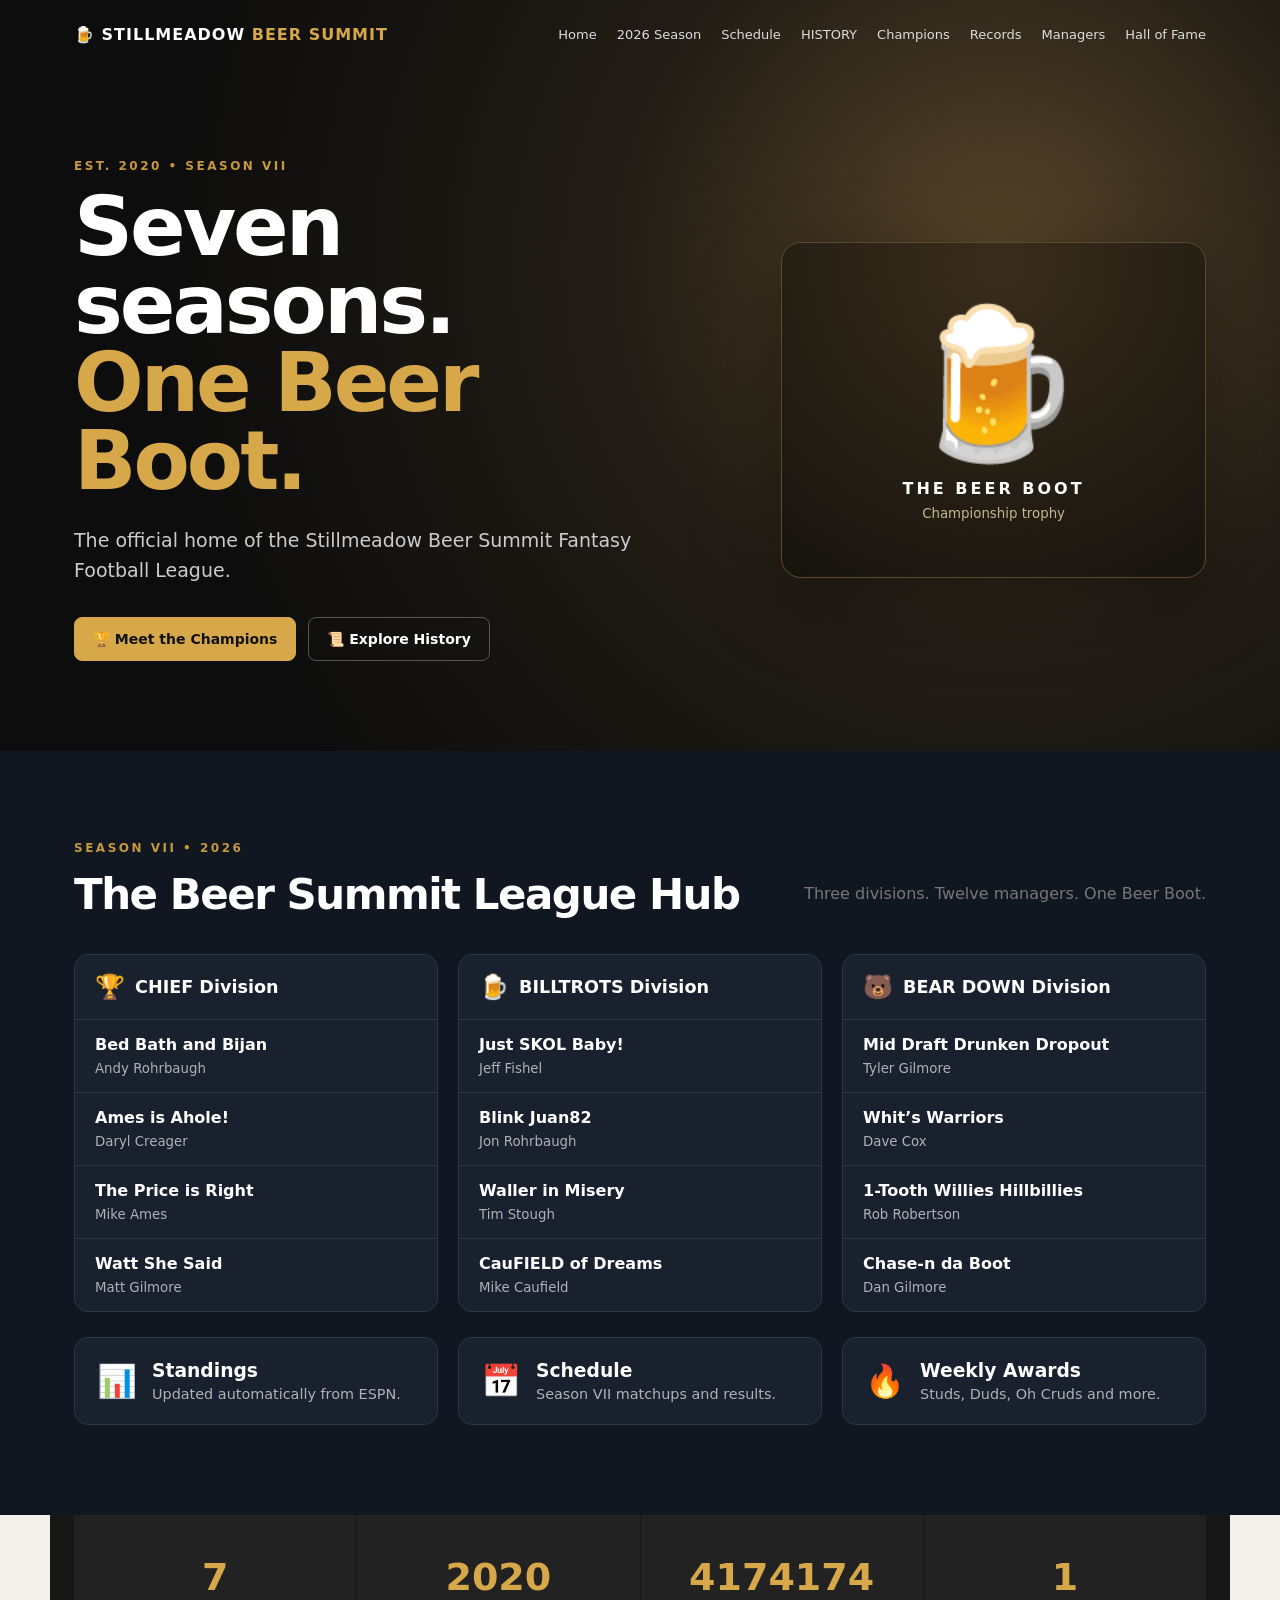
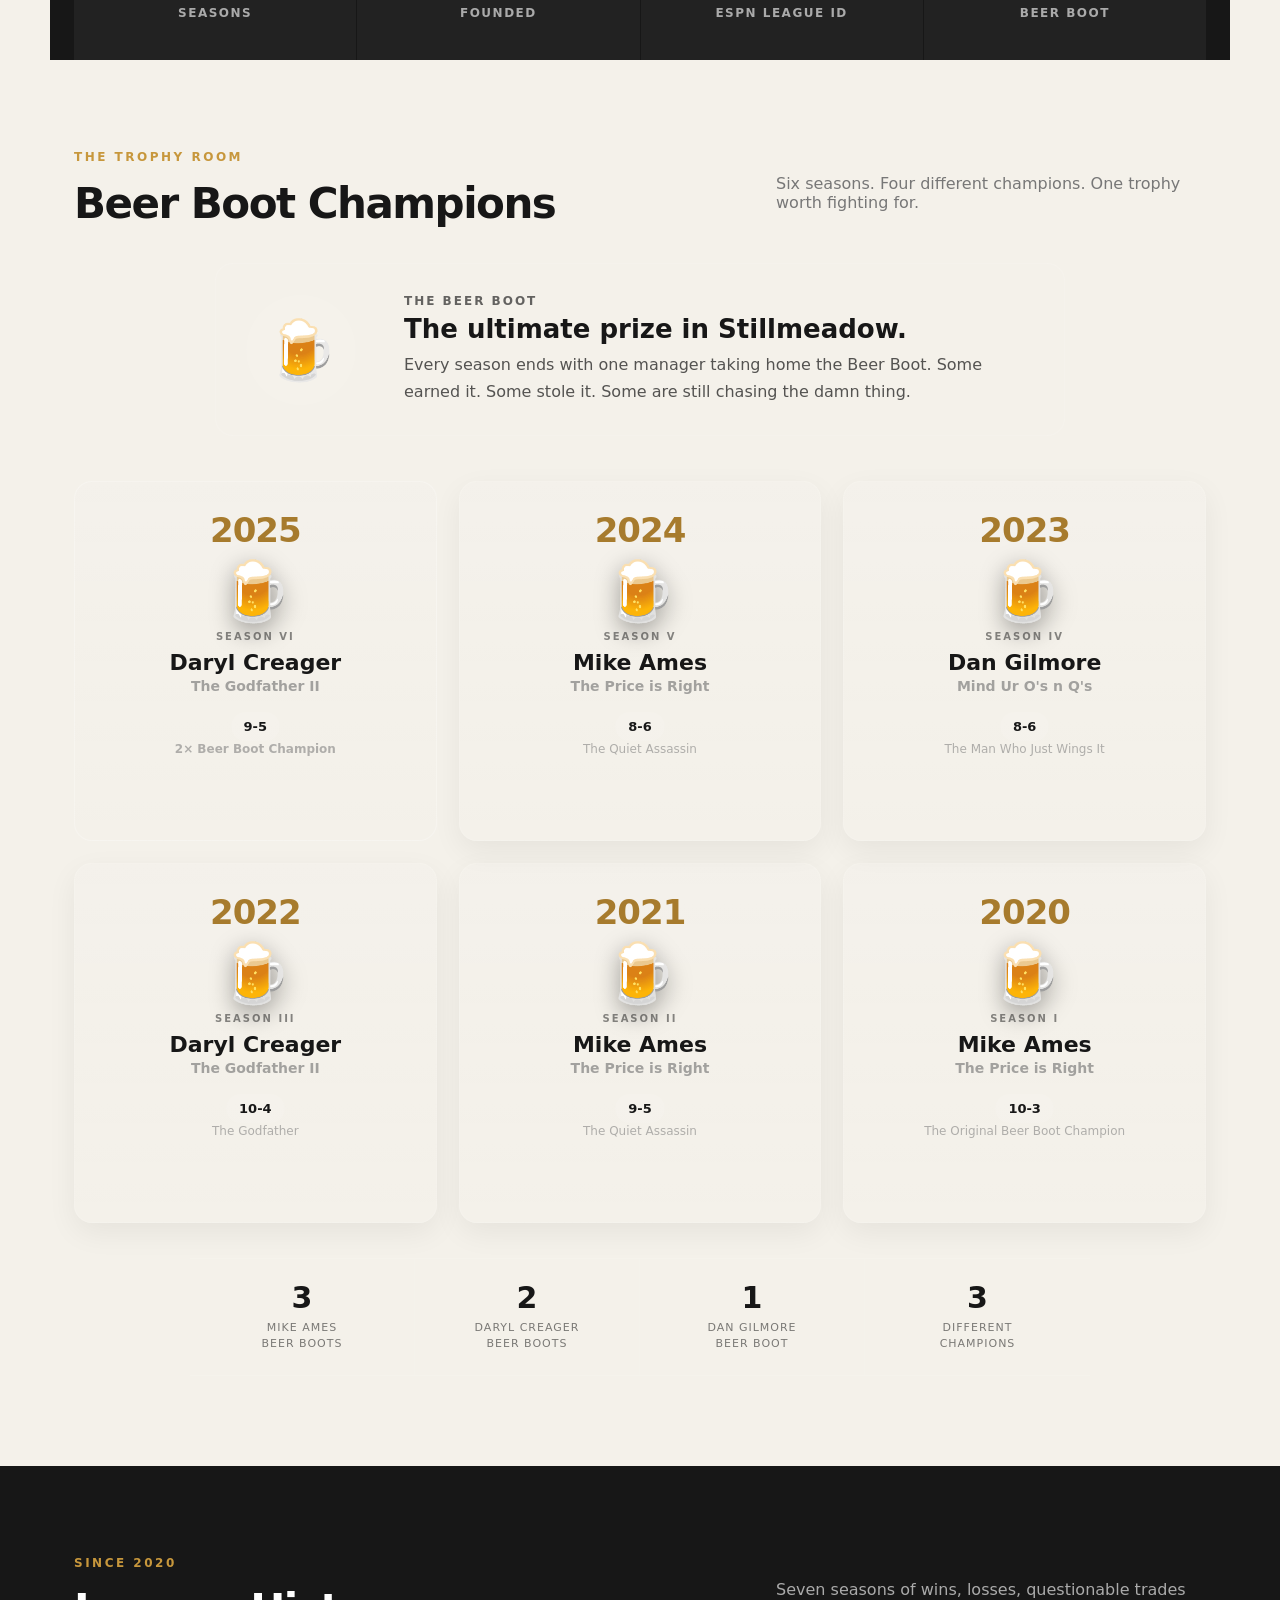
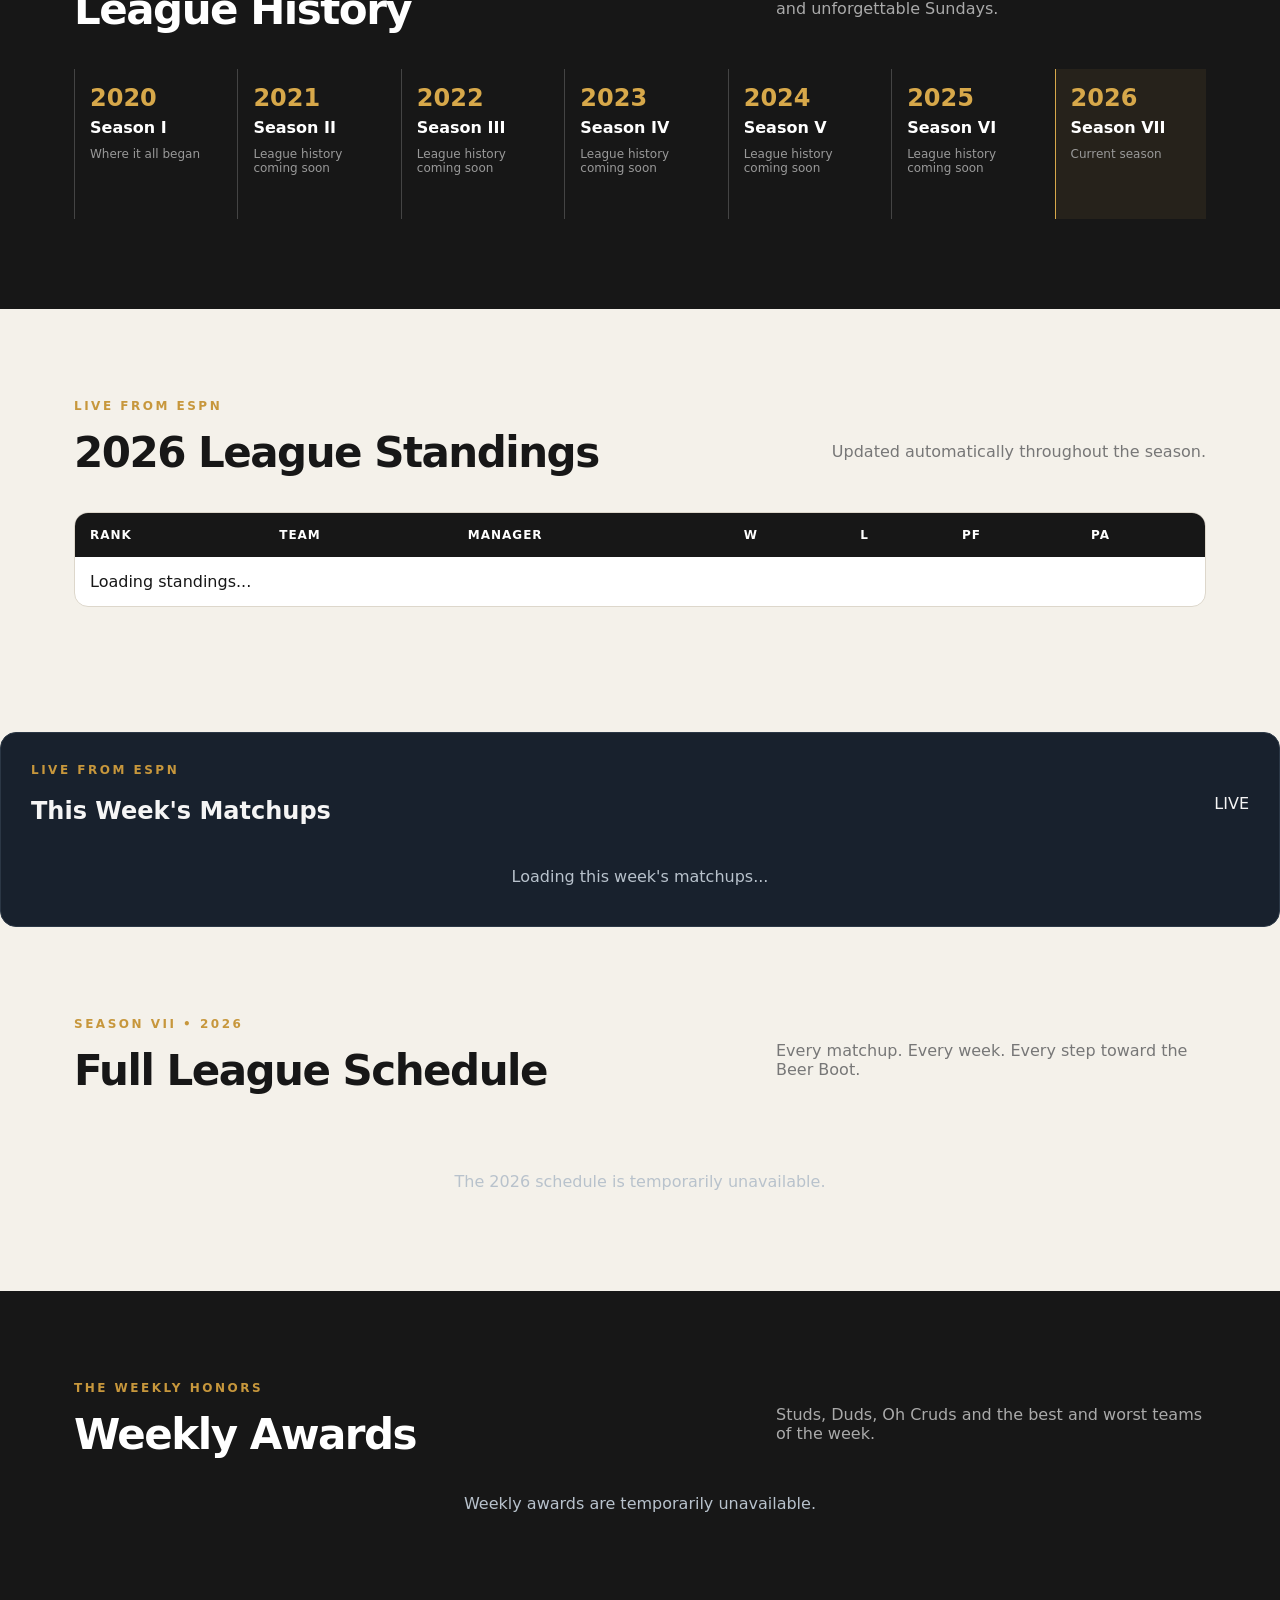
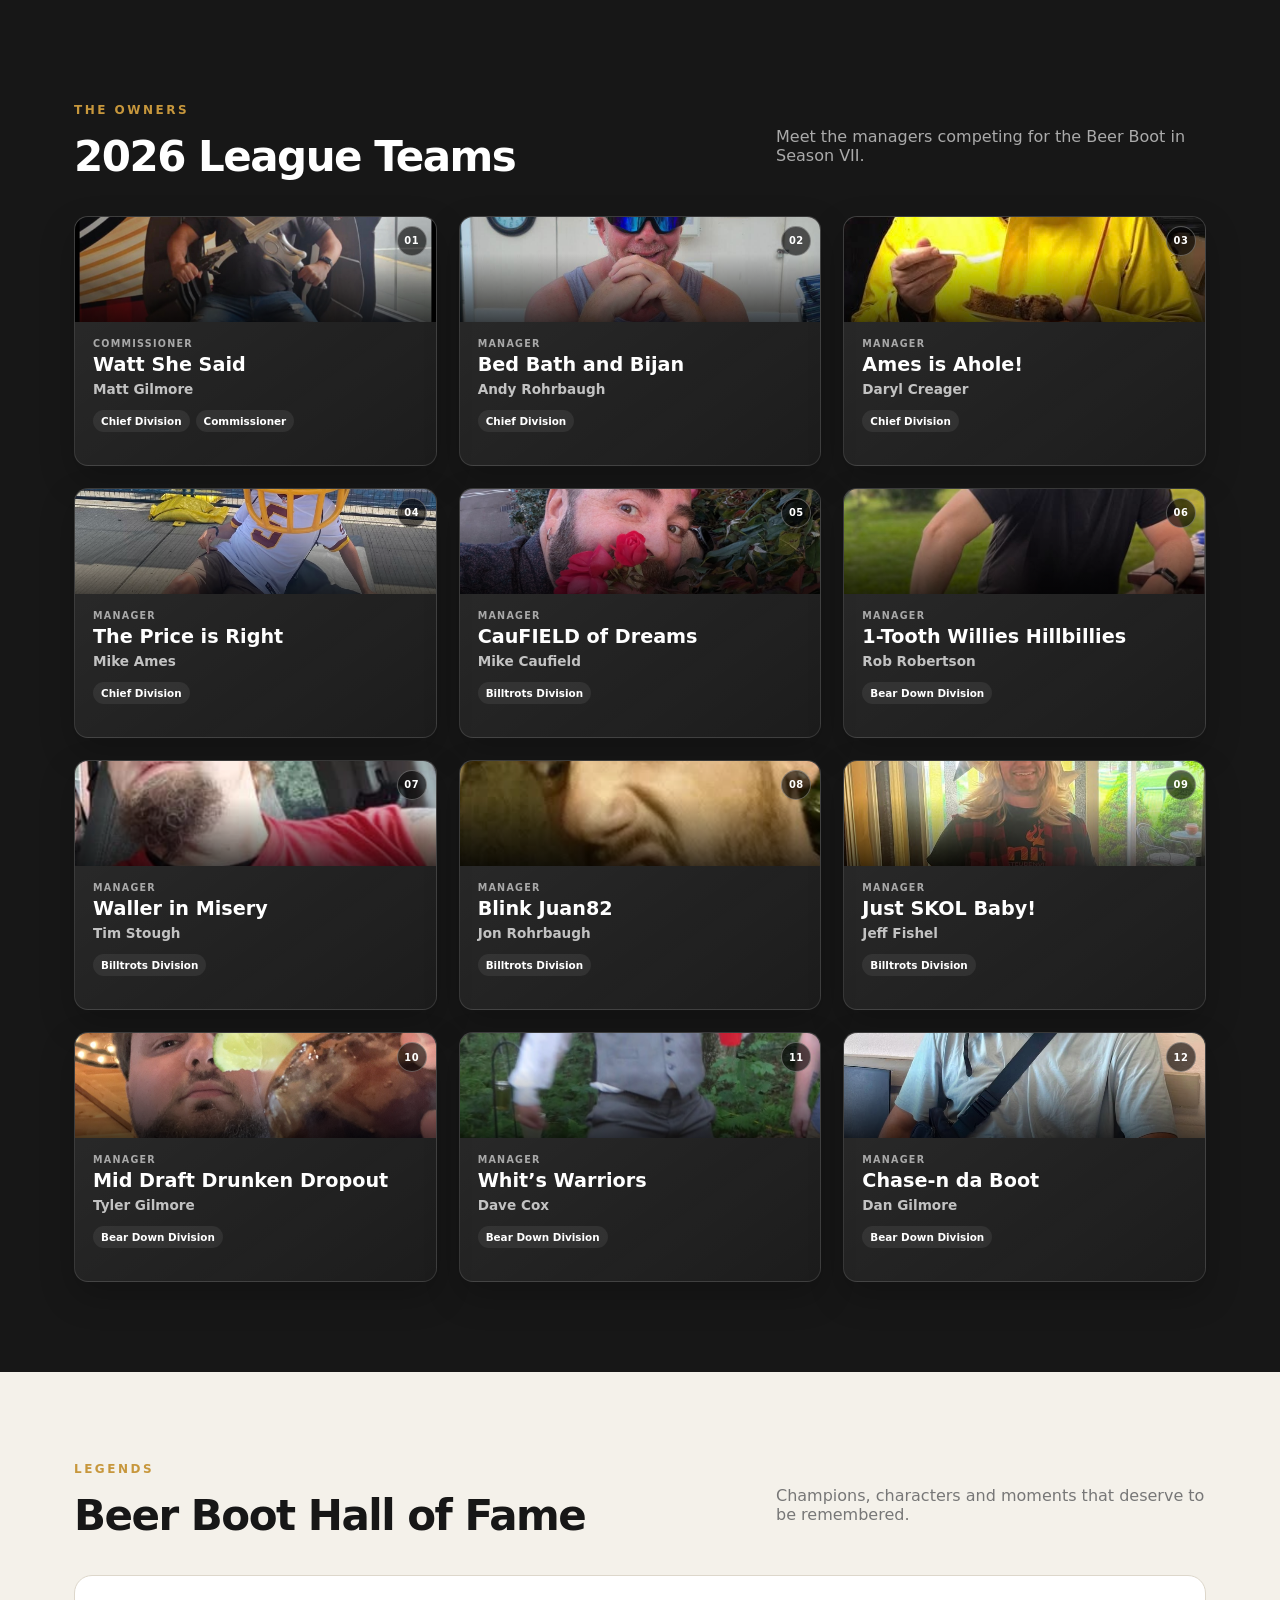
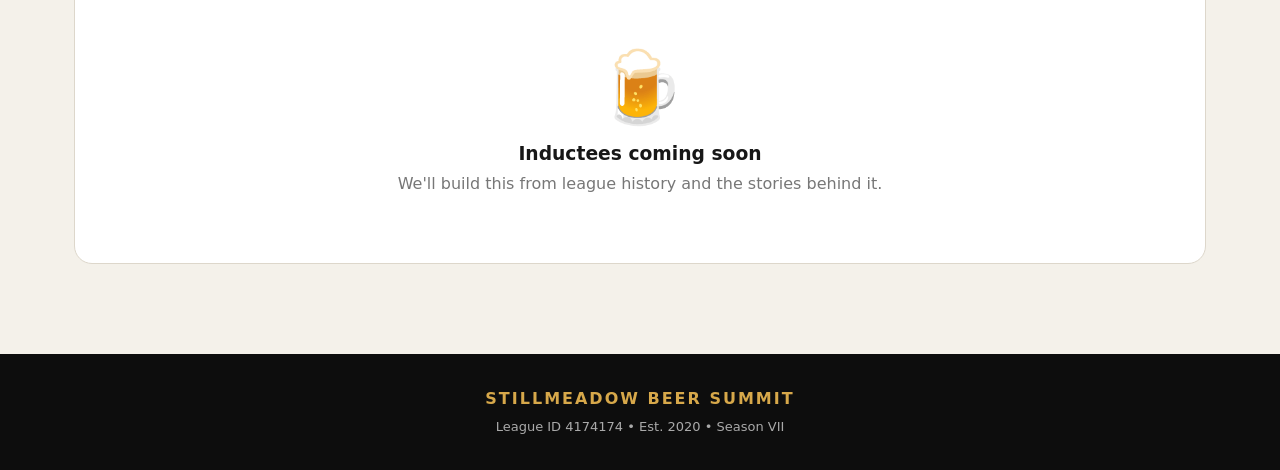
==== commit ebf59091: "Update history link to point to history.html" ====
--- a/index.html
+++ b/index.html
@@ -40,7 +40,7 @@
 
         <a href="#schedule">Schedule</a>
 
-        <a href="#history">History</a>
+        <a href="history.html">HISTORY</a>
 
         <a href="#champions">Champions</a>
 
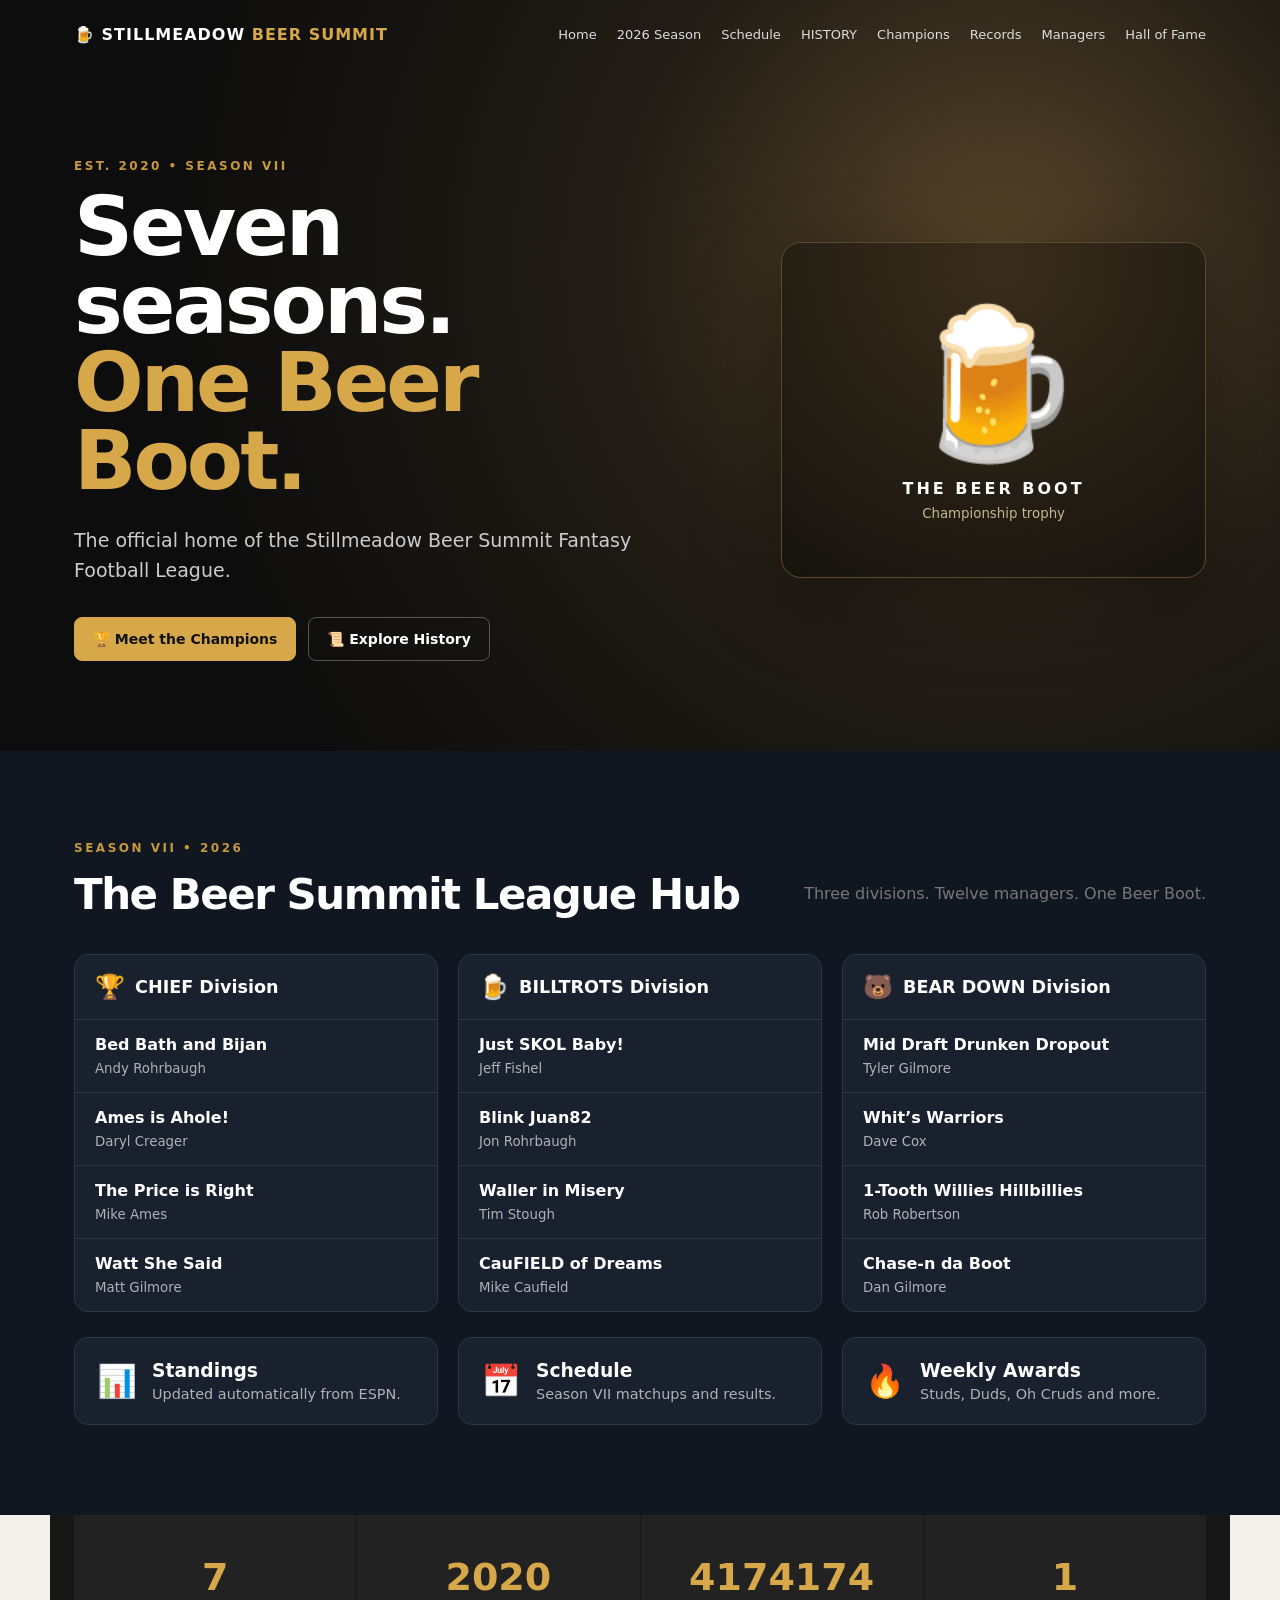
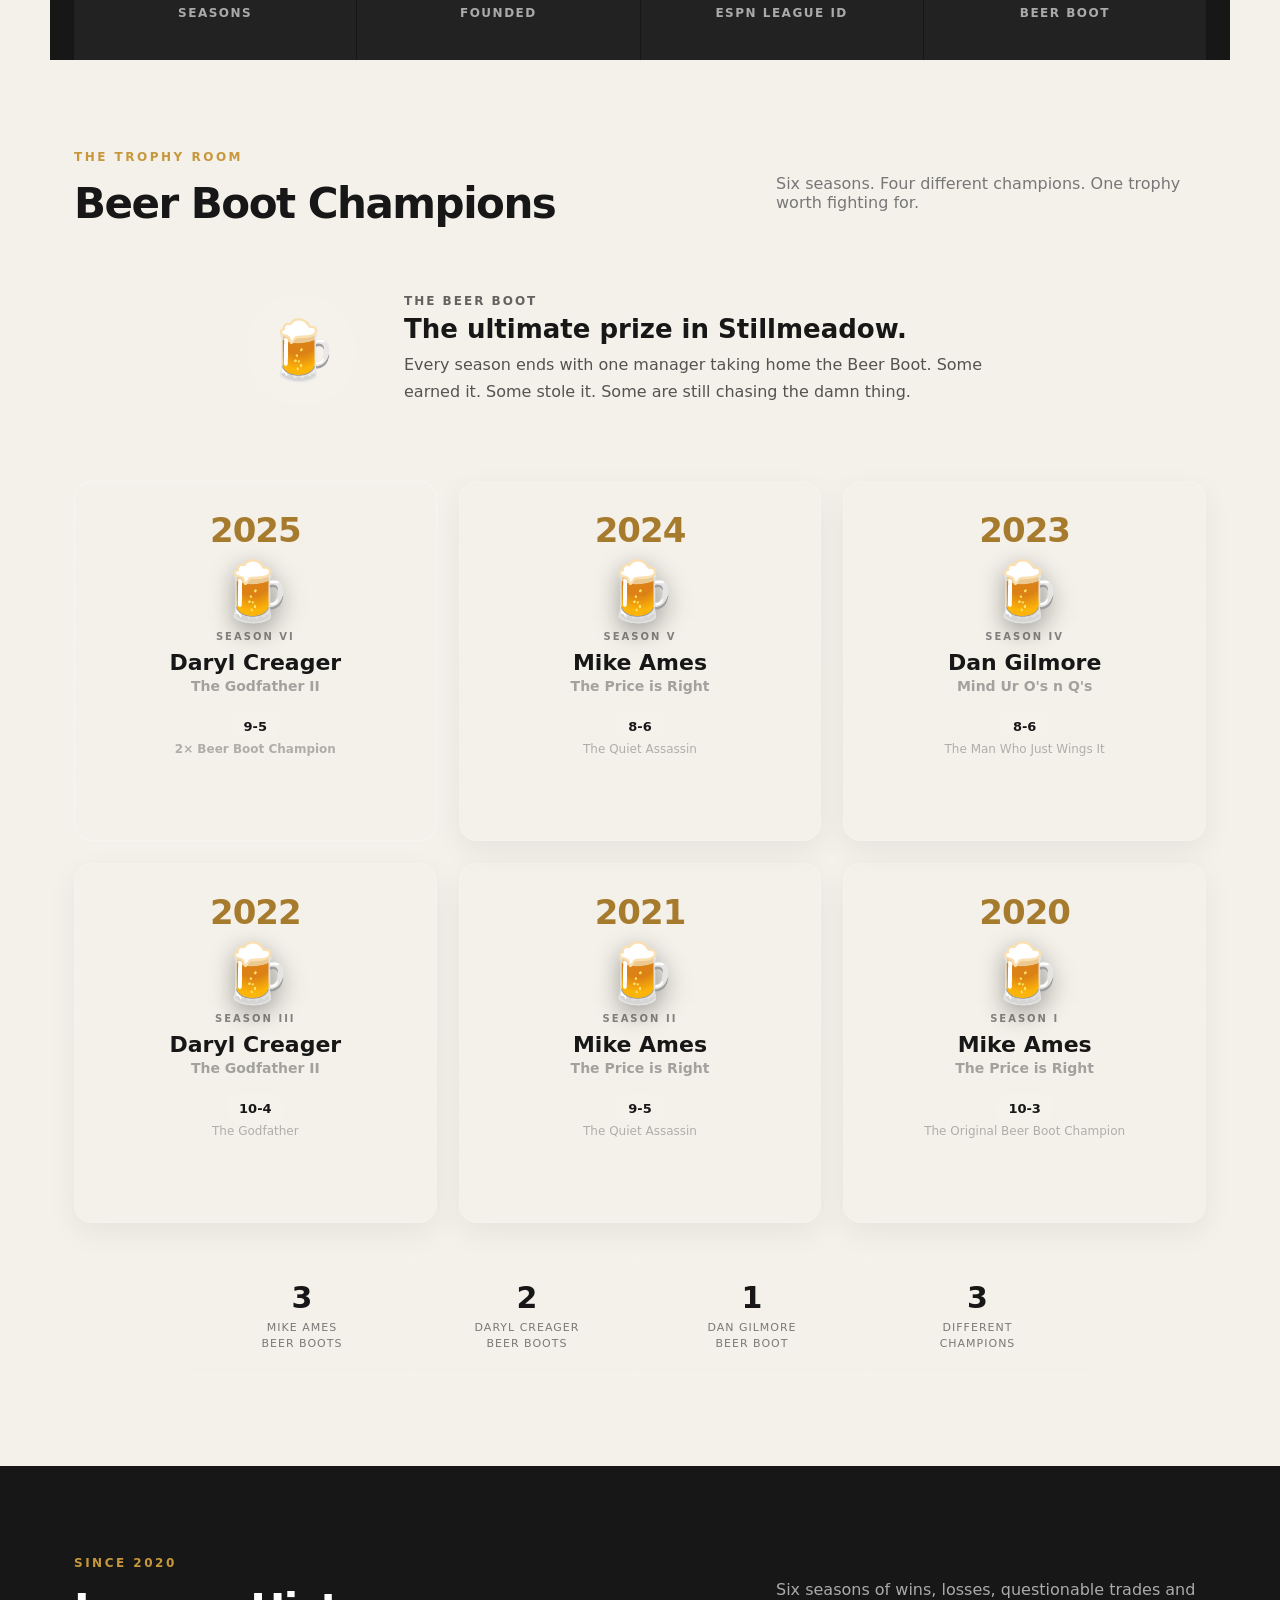
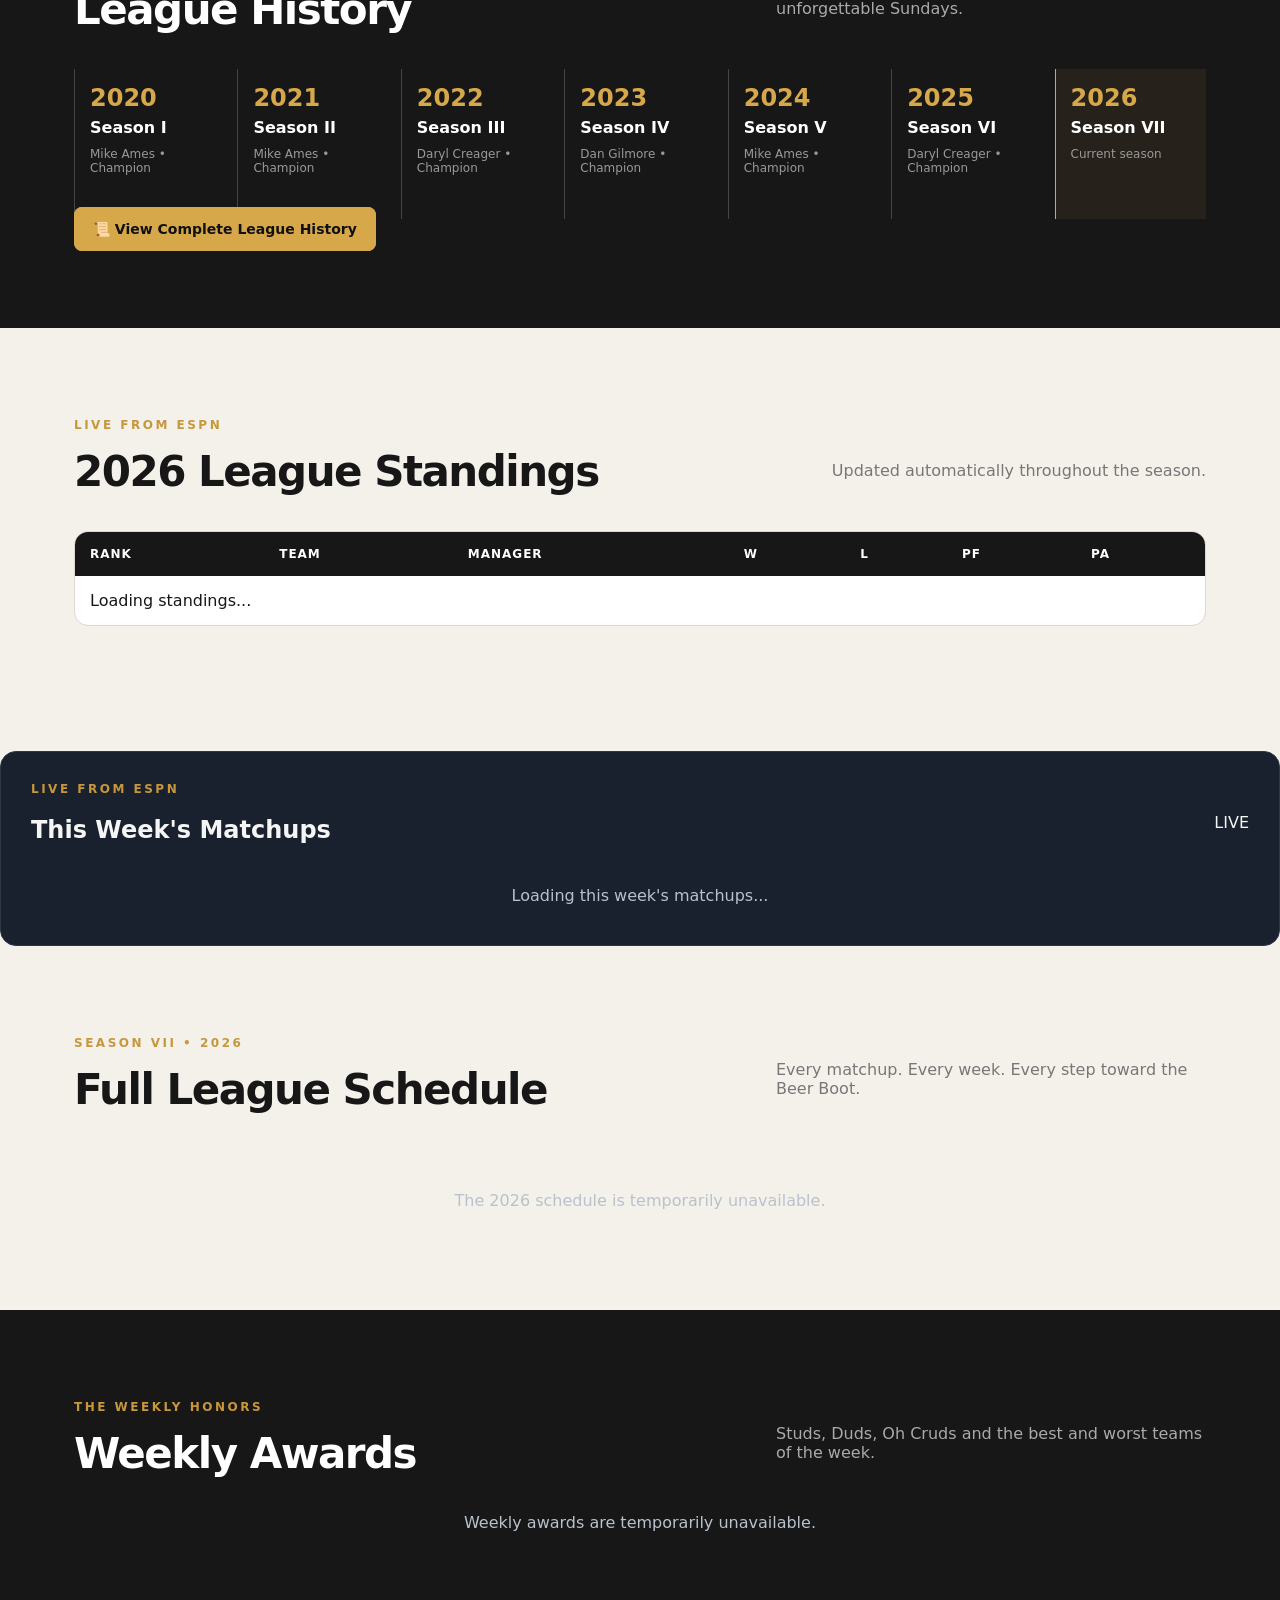
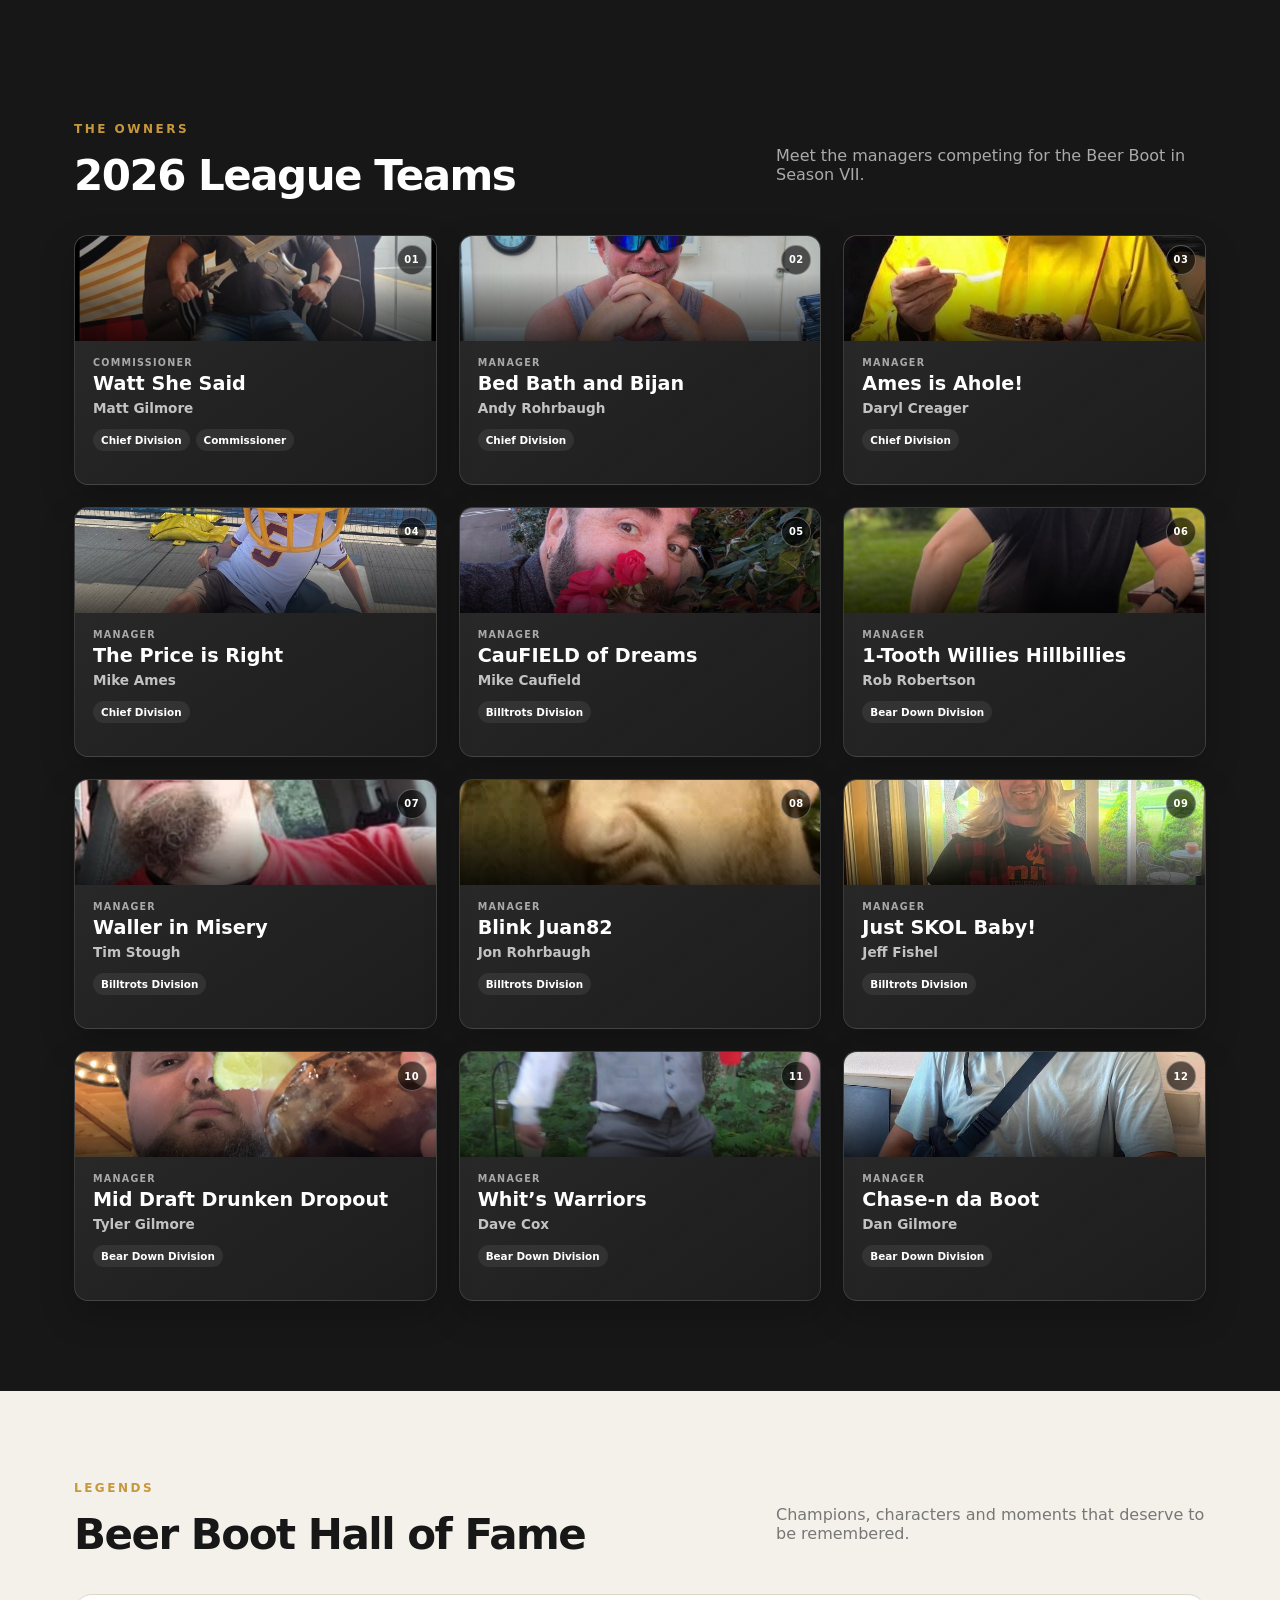
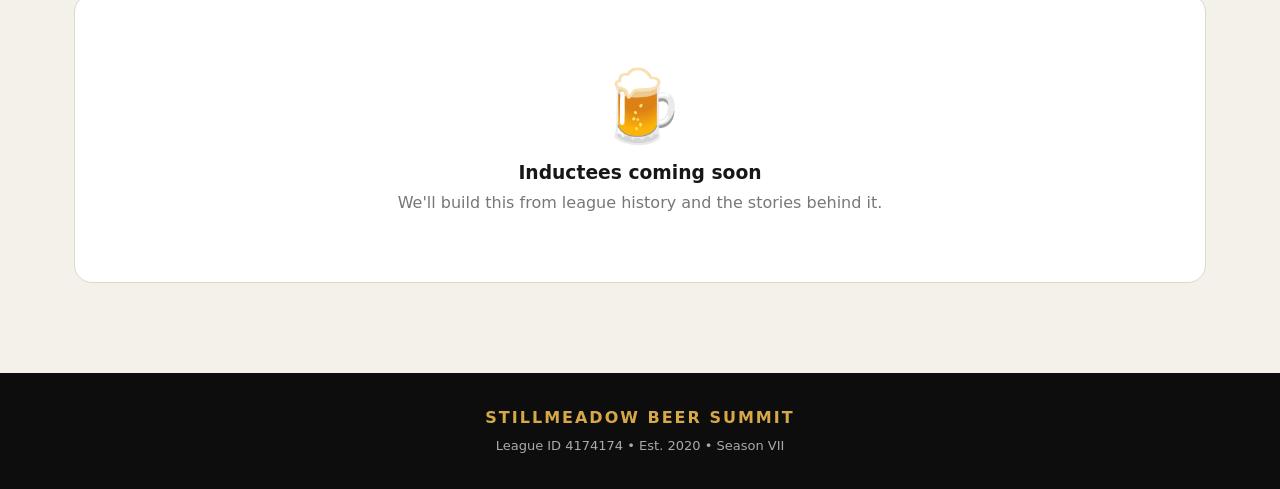
==== commit dcc48769: "Fix links and update league history text Updated links and text in the history section of the HTML f" ====
--- a/index.html
+++ b/index.html
@@ -84,12 +84,11 @@
 
           </a>
 
-          <a class="button" href="#history">
-
-            📜 Explore History
-
-          </a>
-
+       <a class="button" href="history.html">
+
+  📜 Explore History
+
+</a>
         </div>
 
       </div>
@@ -969,108 +968,125 @@
   </style>
 
 </section>
-    <!-- =========================
-
-         LEAGUE HISTORY
-
-    ========================== -->
-
-    <section id="history" class="section dark">
-
-      <div class="section-head">
-
-        <div>
-
-          <p class="eyebrow">SINCE 2020</p>
-
-          <h2>League History</h2>
-
-        </div>
-
-        <p>
-
-          Seven seasons of wins, losses, questionable trades and unforgettable Sundays.
-
-        </p>
-
-      </div>
-
-      <div class="timeline">
-
-        <div>
-
-          <b>2020</b>
-
-          <span>Season I</span>
-
-          <em>Where it all began</em>
-
-        </div>
-
-        <div>
-
-          <b>2021</b>
-
-          <span>Season II</span>
-
-          <em>League history coming soon</em>
-
-        </div>
-
-        <div>
-
-          <b>2022</b>
-
-          <span>Season III</span>
-
-          <em>League history coming soon</em>
-
-        </div>
-
-        <div>
-
-          <b>2023</b>
-
-          <span>Season IV</span>
-
-          <em>League history coming soon</em>
-
-        </div>
-
-        <div>
-
-          <b>2024</b>
-
-          <span>Season V</span>
-
-          <em>League history coming soon</em>
-
-        </div>
-
-        <div>
-
-          <b>2025</b>
-
-          <span>Season VI</span>
-
-          <em>League history coming soon</em>
-
-        </div>
-
-        <div class="current">
-
-          <b>2026</b>
-
-          <span>Season VII</span>
-
-          <em>Current season</em>
-
-        </div>
-
-      </div>
-
-    </section>
-
+<!-- =========================
+
+     LEAGUE HISTORY
+
+========================= -->
+
+<section id="history" class="section dark">
+
+  <div class="section-head">
+
+    <div>
+
+      <p class="eyebrow">SINCE 2020</p>
+
+      <h2>League History</h2>
+
+    </div>
+
+    <p>
+
+      Six seasons of wins, losses, questionable trades and unforgettable Sundays.
+
+    </p>
+
+  </div>
+
+
+  <div class="timeline">
+
+    <div>
+
+      <b>2020</b>
+
+      <span>Season I</span>
+
+      <em>Mike Ames • Champion</em>
+
+    </div>
+
+
+    <div>
+
+      <b>2021</b>
+
+      <span>Season II</span>
+
+      <em>Mike Ames • Champion</em>
+
+    </div>
+
+
+    <div>
+
+      <b>2022</b>
+
+      <span>Season III</span>
+
+      <em>Daryl Creager • Champion</em>
+
+    </div>
+
+
+    <div>
+
+      <b>2023</b>
+
+      <span>Season IV</span>
+
+      <em>Dan Gilmore • Champion</em>
+
+    </div>
+
+
+    <div>
+
+      <b>2024</b>
+
+      <span>Season V</span>
+
+      <em>Mike Ames • Champion</em>
+
+    </div>
+
+
+    <div>
+
+      <b>2025</b>
+
+      <span>Season VI</span>
+
+      <em>Daryl Creager • Champion</em>
+
+    </div>
+
+
+    <div class="current">
+
+      <b>2026</b>
+
+      <span>Season VII</span>
+
+      <em>Current season</em>
+
+    </div>
+
+  </div>
+
+
+  <div class="history-preview-action">
+
+    <a class="button primary" href="history.html">
+
+      📜 View Complete League History
+
+    </a>
+
+  </div>
+
+</section>
     <!-- =========================
 
          LIVE STANDINGS
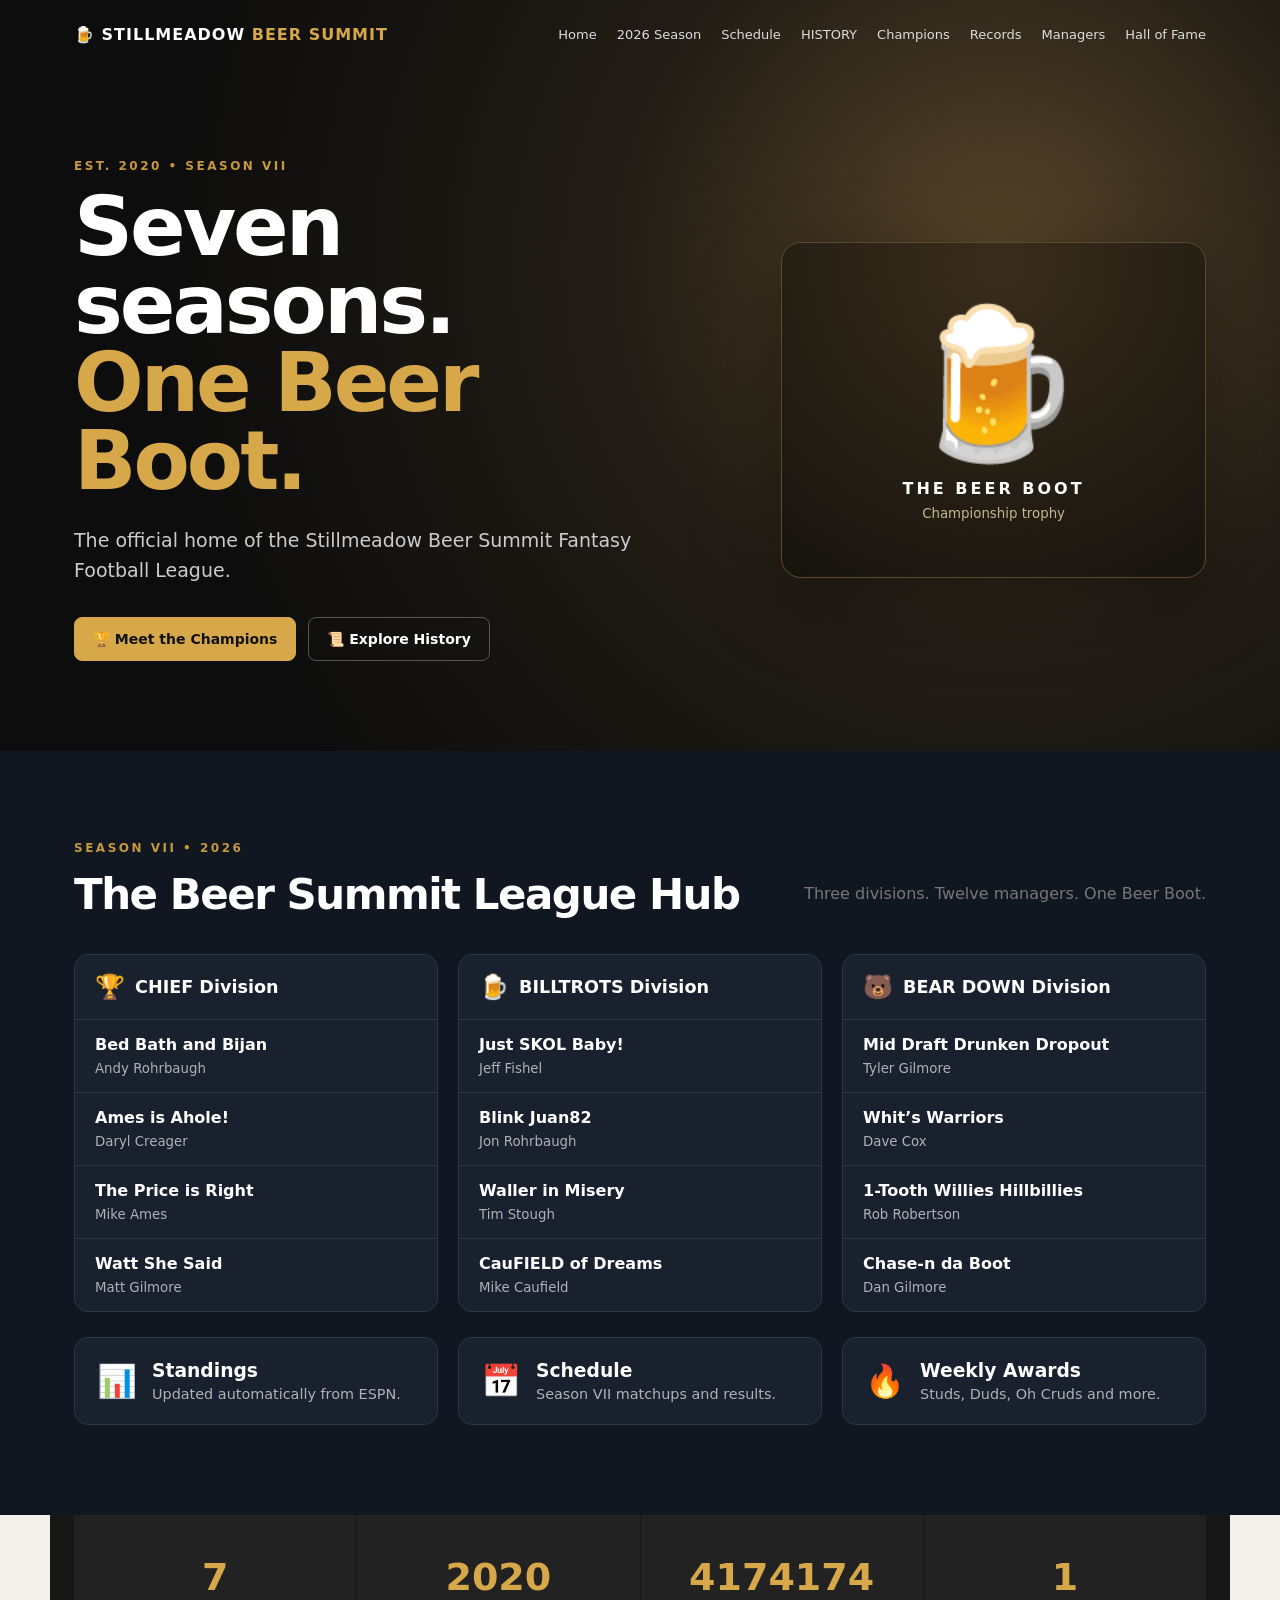
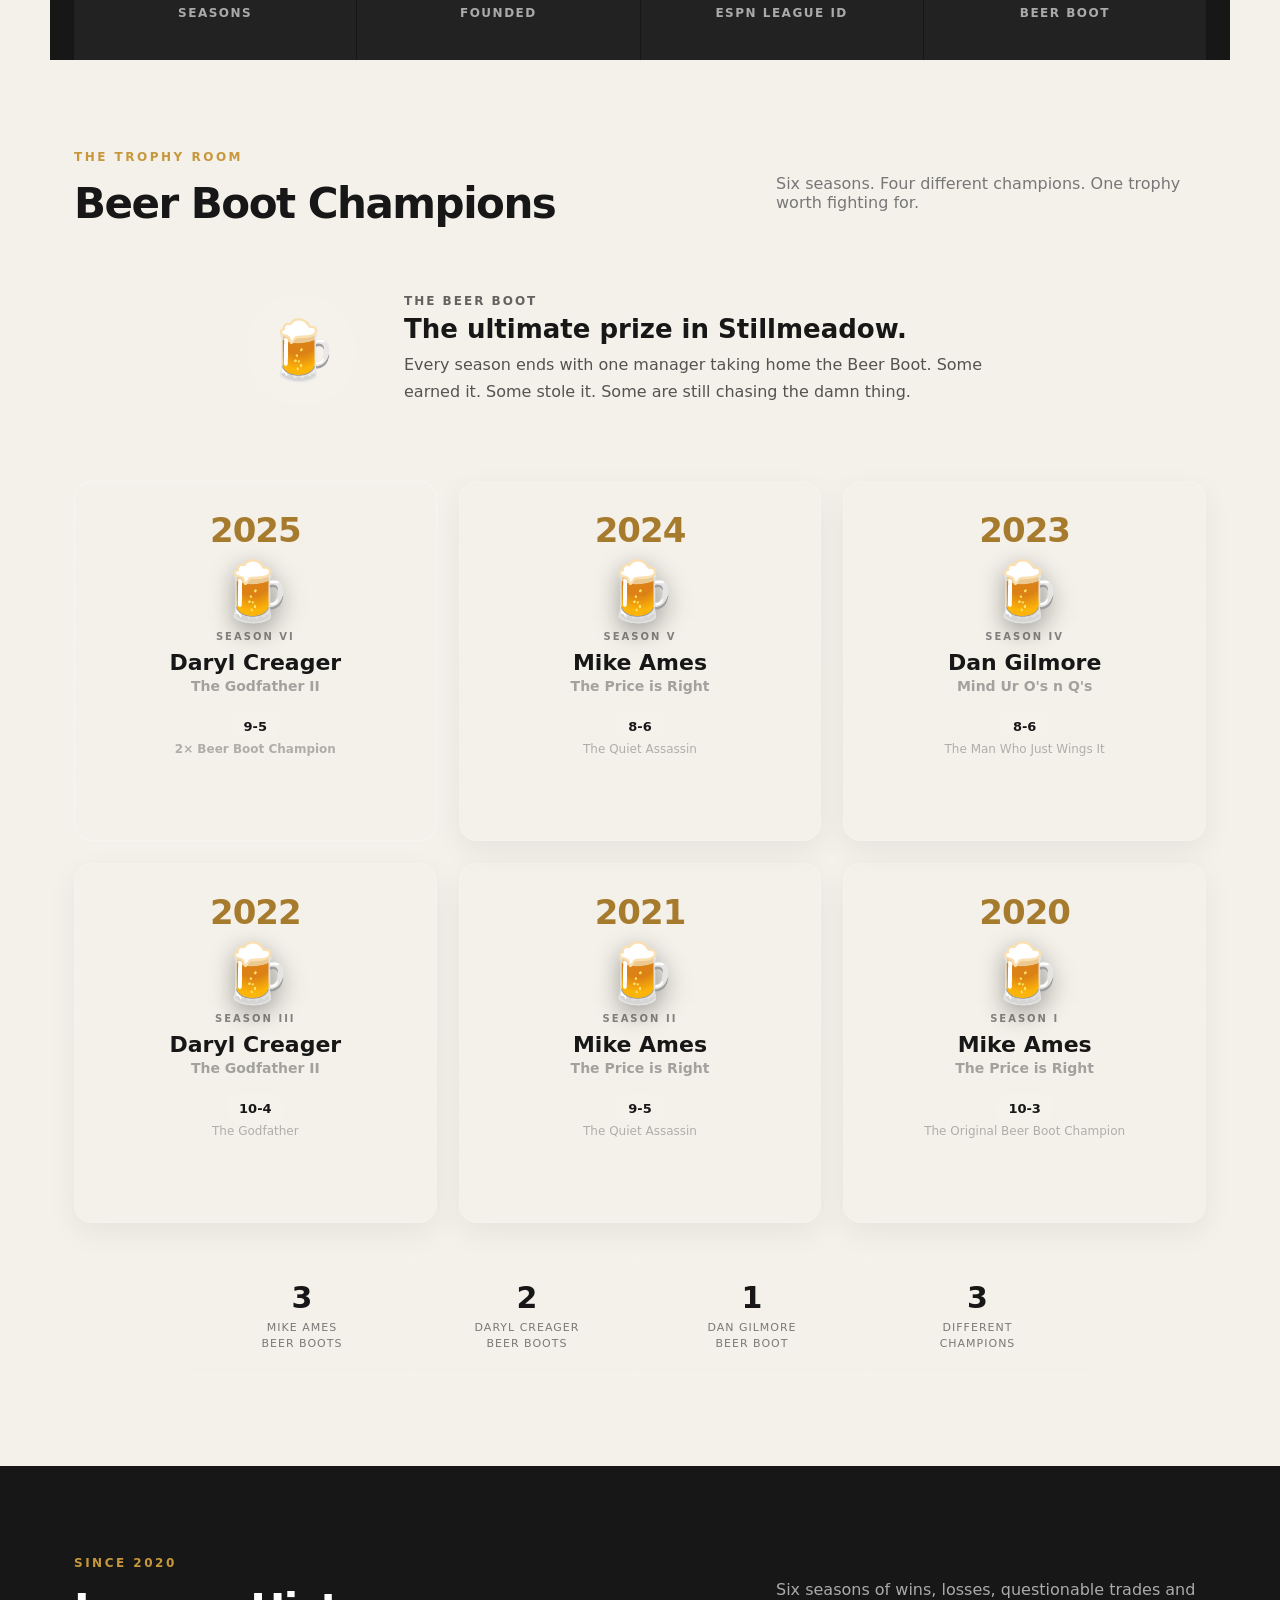
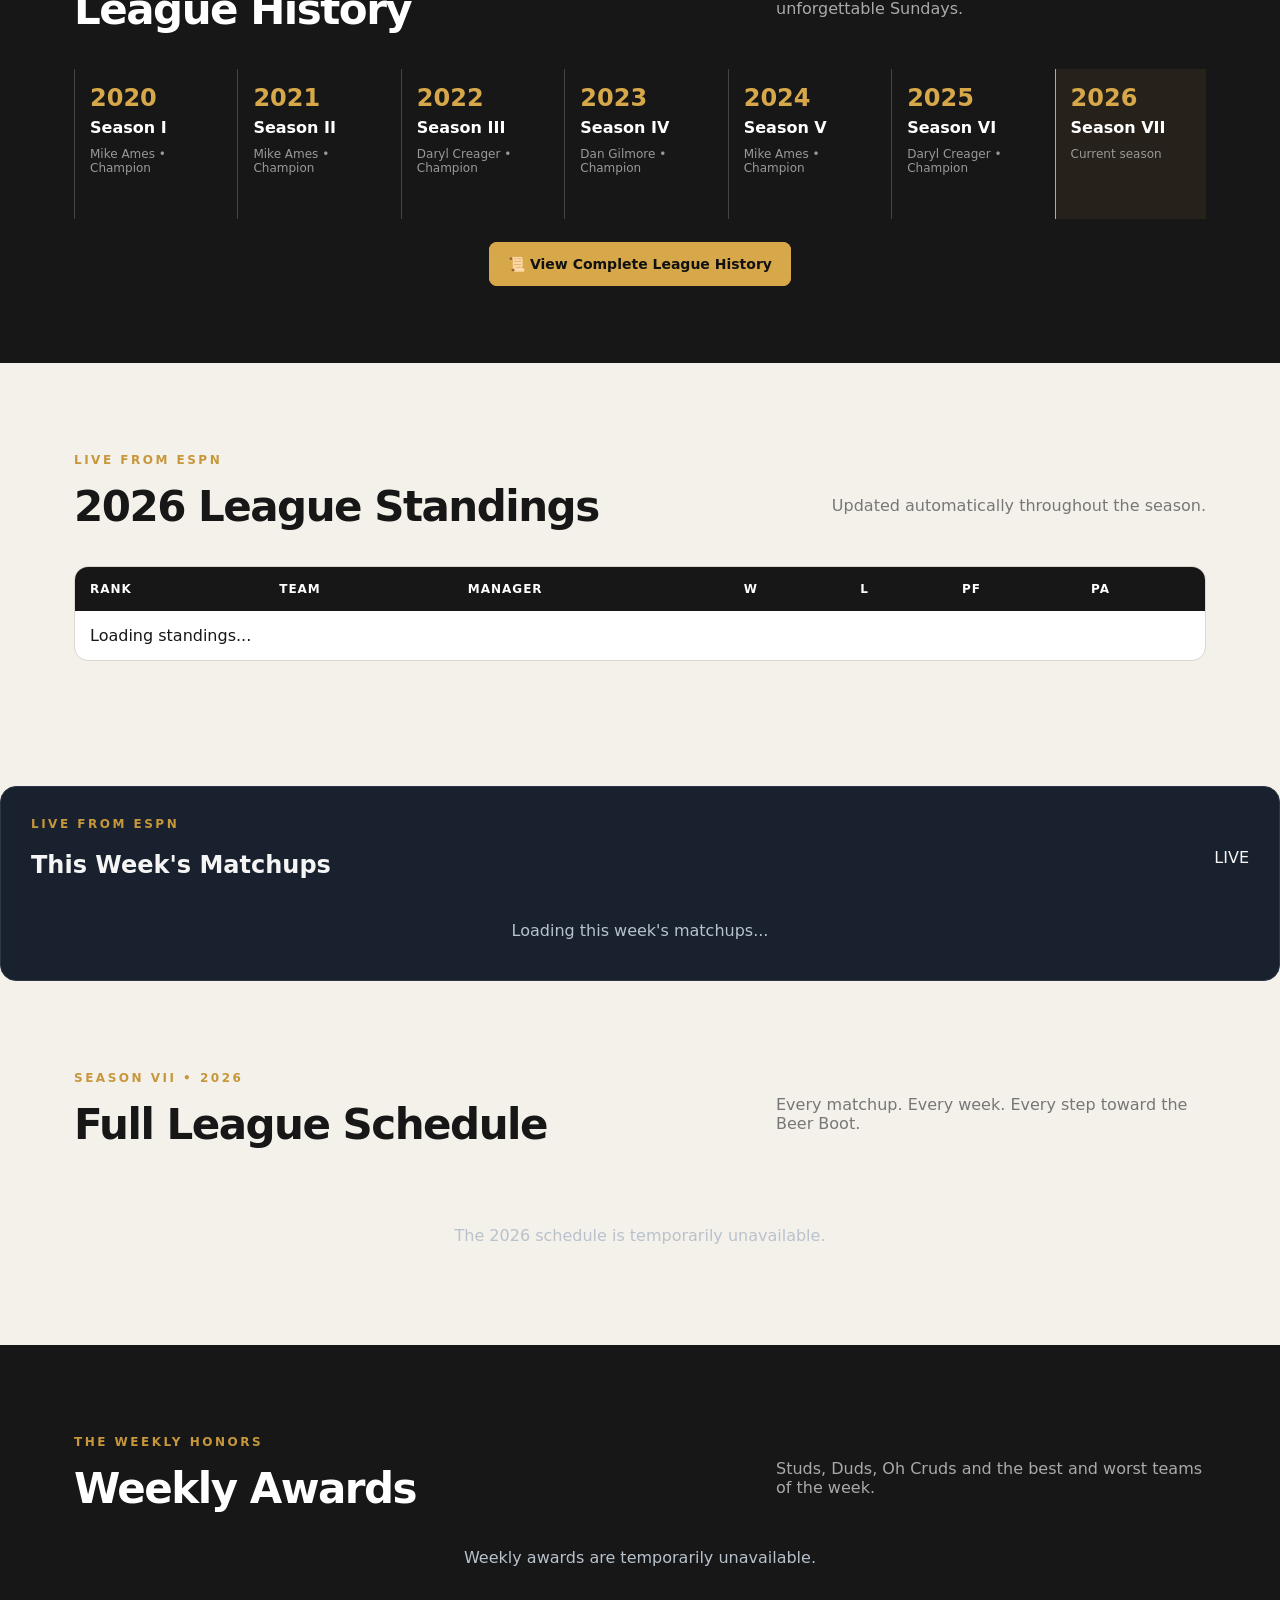
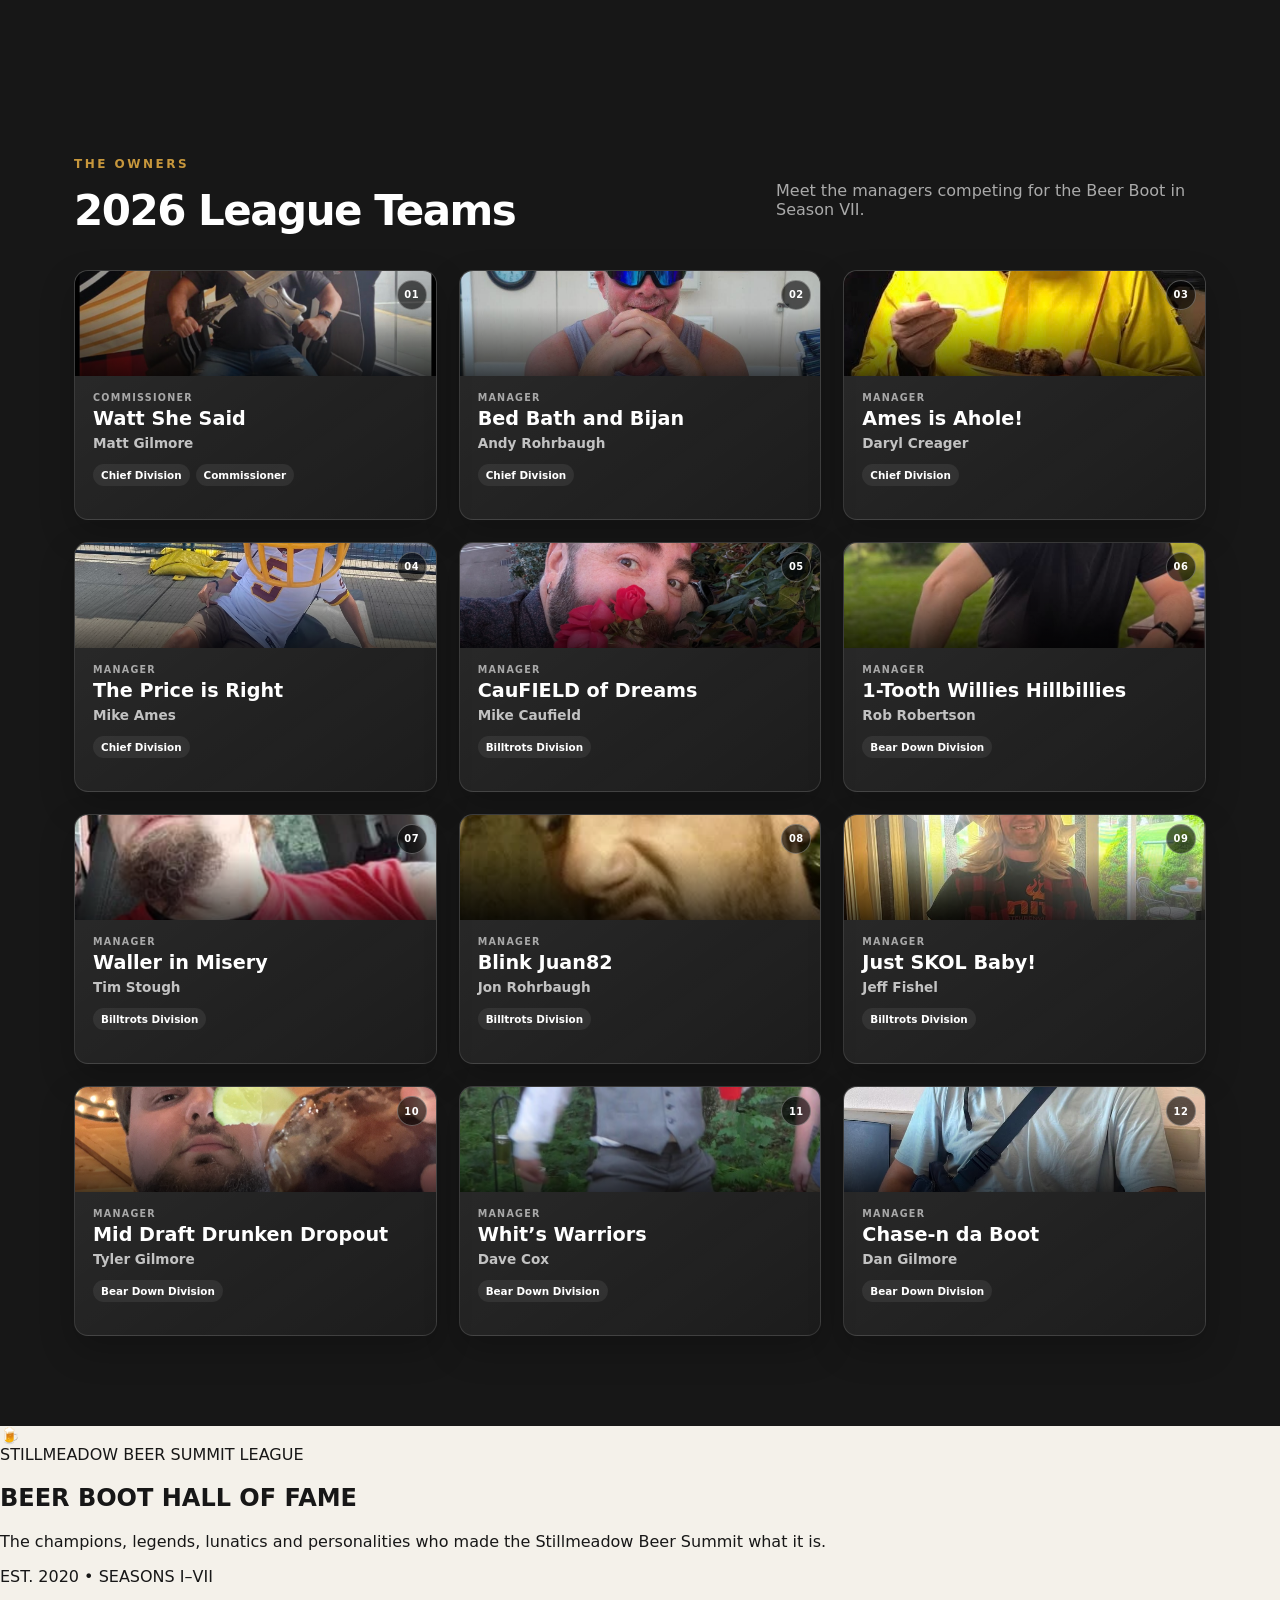
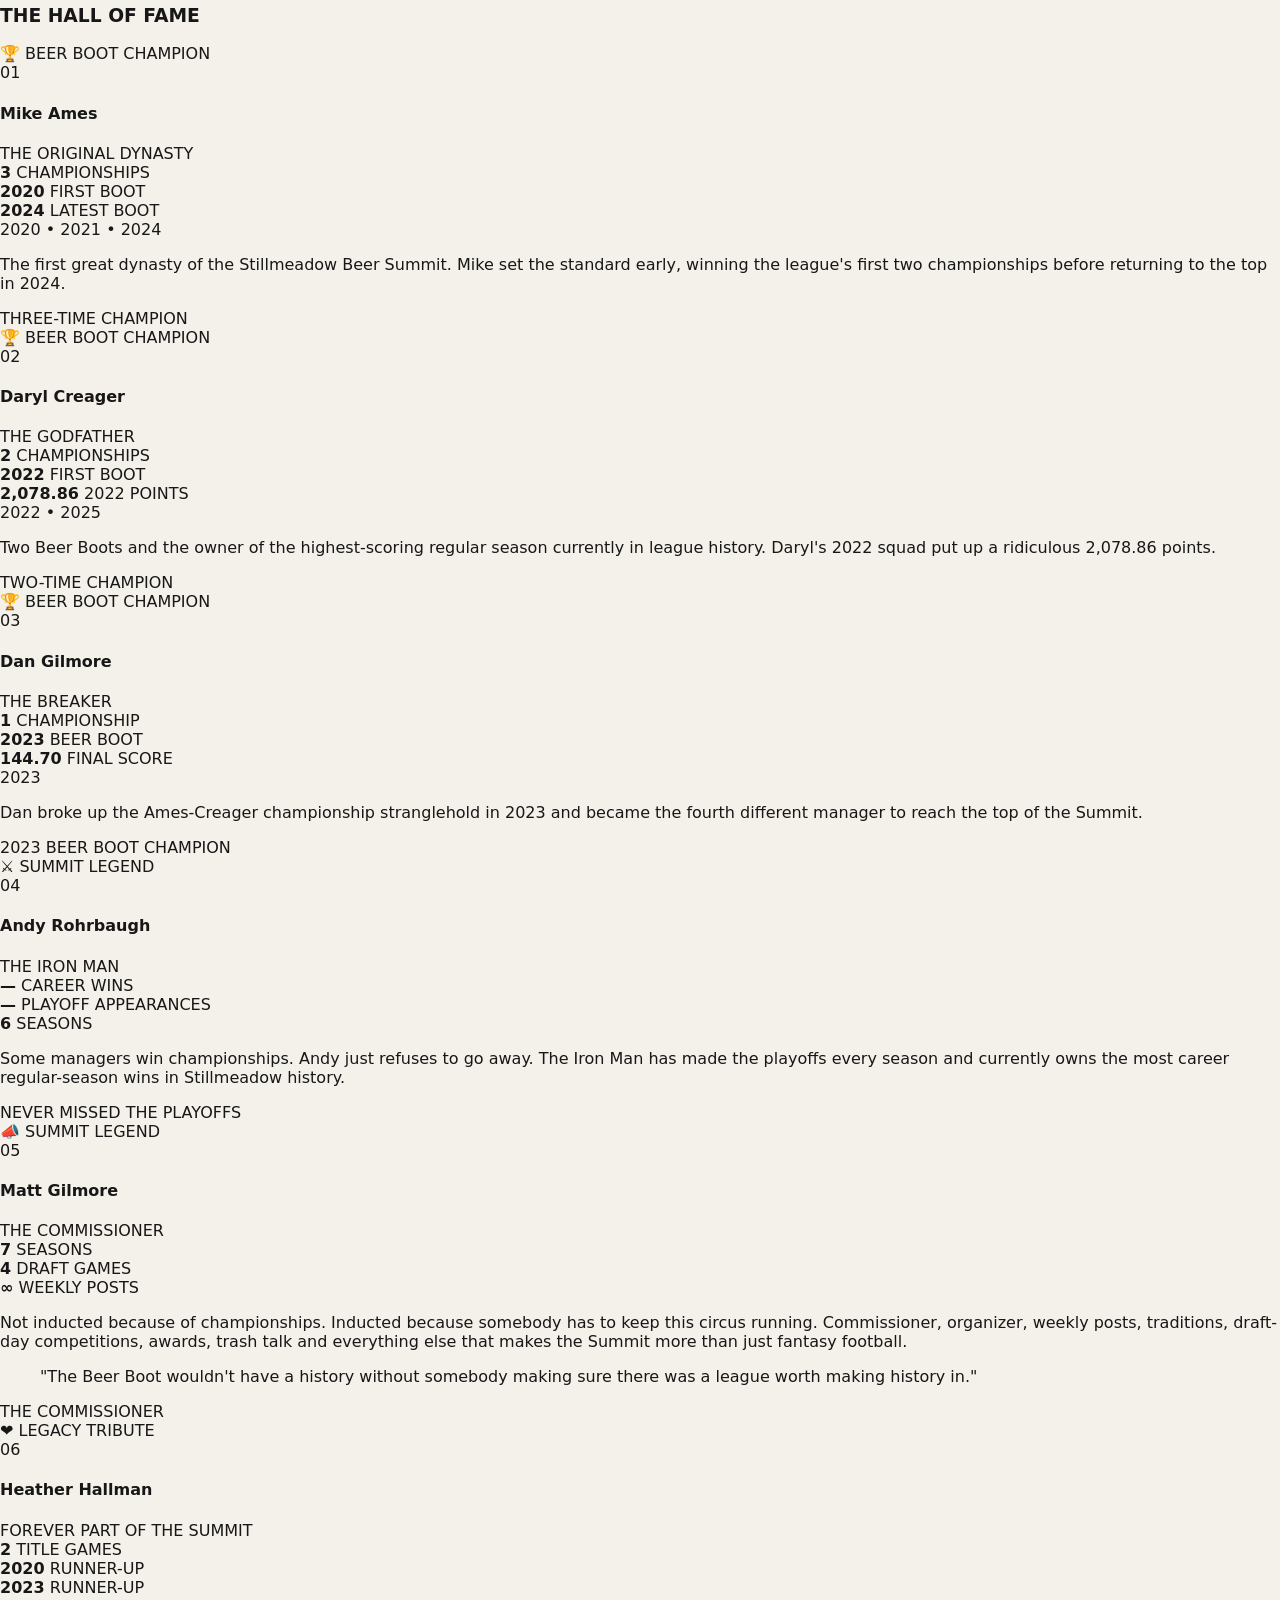
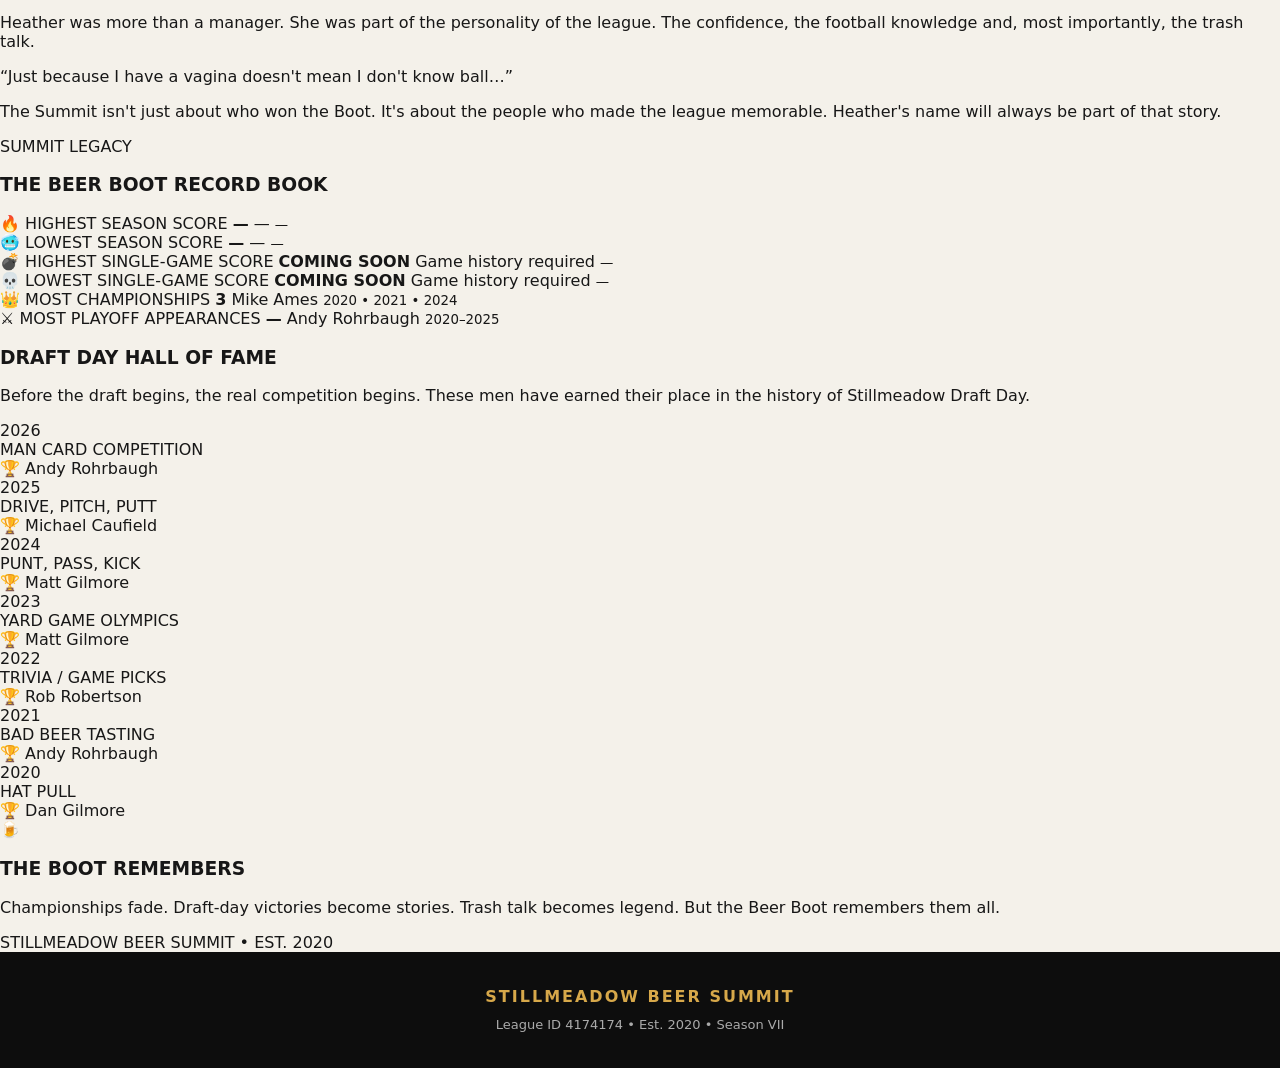
==== commit 0d14fa10: "Add Beer Boot Hall of Fame section to index.html" ====
--- a/index.html
+++ b/index.html
@@ -1663,50 +1663,376 @@
 
     </section>
 
-    <!-- =========================
-
-         HALL OF FAME
-
-    ========================== -->
-
-    <section id="hall" class="section">
-
-      <div class="section-head">
-
-        <div>
-
-          <p class="eyebrow">LEGENDS</p>
-
-          <h2>Beer Boot Hall of Fame</h2>
-
-        </div>
-
-        <p>
-
-          Champions, characters and moments that deserve to be remembered.
-
-        </p>
-
-      </div>
-
-      <div class="hall">
-
-        <div class="hall-icon">🍺</div>
-
-        <h3>Inductees coming soon</h3>
-
-        <p>
-
-          We'll build this from league history and the stories behind it.
-
-        </p>
-
-      </div>
-
-    </section>
-
-  </main>
-
+ <!-- =========================================================
+     BEER BOOT HALL OF FAME
+     STILLMEADOW BEER SUMMIT LEAGUE
+     ========================================================= -->
+<section id="beer-boot-hall-of-fame" class="beer-boot-hof">
+  <div class="hof-hero">
+    <div class="hof-boot">🍺</div>
+    <div class="hof-kicker">STILLMEADOW BEER SUMMIT LEAGUE</div>
+    <h2>BEER BOOT HALL OF FAME</h2>
+    <p>
+      The champions, legends, lunatics and personalities
+      who made the Stillmeadow Beer Summit what it is.
+    </p>
+    <div class="hof-est">EST. 2020 • SEASONS I–VII</div>
+  </div>
+  <!-- =======================================================
+       HALL OF FAME MEMBERS
+       ======================================================= -->
+  <div class="hof-section-heading">
+    <span class="hof-heading-line"></span>
+    <h3>THE HALL OF FAME</h3>
+    <span class="hof-heading-line"></span>
+  </div>
+  <div class="hof-members">
+    <!-- MIKE AMES -->
+    <article class="hof-plaque champion-plaque">
+      <div class="plaque-top">
+        <span class="plaque-icon">🏆</span>
+        <span class="plaque-label">BEER BOOT CHAMPION</span>
+      </div>
+      <div class="plaque-number">01</div>
+      <h4>Mike Ames</h4>
+      <div class="plaque-title">
+        THE ORIGINAL DYNASTY
+      </div>
+      <div class="plaque-stats">
+        <div>
+          <strong>3</strong>
+          <span>CHAMPIONSHIPS</span>
+        </div>
+        <div>
+          <strong>2020</strong>
+          <span>FIRST BOOT</span>
+        </div>
+        <div>
+          <strong>2024</strong>
+          <span>LATEST BOOT</span>
+        </div>
+      </div>
+      <div class="plaque-years">
+        2020 • 2021 • 2024
+      </div>
+      <p>
+        The first great dynasty of the Stillmeadow Beer Summit.
+        Mike set the standard early, winning the league's first
+        two championships before returning to the top in 2024.
+      </p>
+      <div class="plaque-footer">
+        THREE-TIME CHAMPION
+      </div>
+    </article>
+    <!-- DARYL CREAGER -->
+    <article class="hof-plaque champion-plaque">
+      <div class="plaque-top">
+        <span class="plaque-icon">🏆</span>
+        <span class="plaque-label">BEER BOOT CHAMPION</span>
+      </div>
+      <div class="plaque-number">02</div>
+      <h4>Daryl Creager</h4>
+      <div class="plaque-title">
+        THE GODFATHER
+      </div>
+      <div class="plaque-stats">
+        <div>
+          <strong>2</strong>
+          <span>CHAMPIONSHIPS</span>
+        </div>
+        <div>
+          <strong>2022</strong>
+          <span>FIRST BOOT</span>
+        </div>
+        <div>
+          <strong>2,078.86</strong>
+          <span>2022 POINTS</span>
+        </div>
+      </div>
+      <div class="plaque-years">
+        2022 • 2025
+      </div>
+      <p>
+        Two Beer Boots and the owner of the highest-scoring
+        regular season currently in league history.
+        Daryl's 2022 squad put up a ridiculous 2,078.86 points.
+      </p>
+      <div class="plaque-footer">
+        TWO-TIME CHAMPION
+      </div>
+    </article>
+    <!-- DAN GILMORE -->
+    <article class="hof-plaque champion-plaque">
+      <div class="plaque-top">
+        <span class="plaque-icon">🏆</span>
+        <span class="plaque-label">BEER BOOT CHAMPION</span>
+      </div>
+      <div class="plaque-number">03</div>
+      <h4>Dan Gilmore</h4>
+      <div class="plaque-title">
+        THE BREAKER
+      </div>
+      <div class="plaque-stats">
+        <div>
+          <strong>1</strong>
+          <span>CHAMPIONSHIP</span>
+        </div>
+        <div>
+          <strong>2023</strong>
+          <span>BEER BOOT</span>
+        </div>
+        <div>
+          <strong>144.70</strong>
+          <span>FINAL SCORE</span>
+        </div>
+      </div>
+      <div class="plaque-years">
+        2023
+      </div>
+      <p>
+        Dan broke up the Ames-Creager championship stranglehold
+        in 2023 and became the fourth different manager to reach
+        the top of the Summit.
+      </p>
+      <div class="plaque-footer">
+        2023 BEER BOOT CHAMPION
+      </div>
+    </article>
+    <!-- ANDY -->
+    <article class="hof-plaque legend-plaque">
+      <div class="plaque-top">
+        <span class="plaque-icon">⚔️</span>
+        <span class="plaque-label">SUMMIT LEGEND</span>
+      </div>
+      <div class="plaque-number">04</div>
+      <h4>Andy Rohrbaugh</h4>
+      <div class="plaque-title">
+        THE IRON MAN
+      </div>
+      <div class="plaque-stats">
+        <div>
+          <strong id="hof-andy-wins">—</strong>
+          <span>CAREER WINS</span>
+        </div>
+        <div>
+          <strong id="hof-andy-playoffs">—</strong>
+          <span>PLAYOFF APPEARANCES</span>
+        </div>
+        <div>
+          <strong>6</strong>
+          <span>SEASONS</span>
+        </div>
+      </div>
+      <p>
+        Some managers win championships. Andy just refuses to go
+        away. The Iron Man has made the playoffs every season and
+        currently owns the most career regular-season wins in
+        Stillmeadow history.
+      </p>
+      <div class="plaque-footer">
+        NEVER MISSED THE PLAYOFFS
+      </div>
+    </article>
+    <!-- MATT -->
+    <article class="hof-plaque legend-plaque">
+      <div class="plaque-top">
+        <span class="plaque-icon">📣</span>
+        <span class="plaque-label">SUMMIT LEGEND</span>
+      </div>
+      <div class="plaque-number">05</div>
+      <h4>Matt Gilmore</h4>
+      <div class="plaque-title">
+        THE COMMISSIONER
+      </div>
+      <div class="plaque-stats">
+        <div>
+          <strong>7</strong>
+          <span>SEASONS</span>
+        </div>
+        <div>
+          <strong>4</strong>
+          <span>DRAFT GAMES</span>
+        </div>
+        <div>
+          <strong>∞</strong>
+          <span>WEEKLY POSTS</span>
+        </div>
+      </div>
+      <p>
+        Not inducted because of championships. Inducted because
+        somebody has to keep this circus running.
+        Commissioner, organizer, weekly posts, traditions,
+        draft-day competitions, awards, trash talk and everything
+        else that makes the Summit more than just fantasy football.
+      </p>
+      <blockquote>
+        "The Beer Boot wouldn't have a history without somebody
+        making sure there was a league worth making history in."
+      </blockquote>
+      <div class="plaque-footer">
+        THE COMMISSIONER
+      </div>
+    </article>
+    <!-- HEATHER -->
+    <article class="hof-plaque heather-plaque">
+      <div class="plaque-top">
+        <span class="plaque-icon">❤️</span>
+        <span class="plaque-label">LEGACY TRIBUTE</span>
+      </div>
+      <div class="plaque-number">06</div>
+      <h4>Heather Hallman</h4>
+      <div class="plaque-title">
+        FOREVER PART OF THE SUMMIT
+      </div>
+      <div class="plaque-stats">
+        <div>
+          <strong>2</strong>
+          <span>TITLE GAMES</span>
+        </div>
+        <div>
+          <strong>2020</strong>
+          <span>RUNNER-UP</span>
+        </div>
+        <div>
+          <strong>2023</strong>
+          <span>RUNNER-UP</span>
+        </div>
+      </div>
+      <p>
+        Heather was more than a manager. She was part of the
+        personality of the league. The confidence, the football
+        knowledge and, most importantly, the trash talk.
+      </p>
+      <div class="heather-quote">
+        “Just because I have a vagina doesn't mean
+        I don't know ball…”
+      </div>
+      <p class="heather-closing">
+        The Summit isn't just about who won the Boot.
+        It's about the people who made the league memorable.
+        Heather's name will always be part of that story.
+      </p>
+      <div class="plaque-footer">
+        SUMMIT LEGACY
+      </div>
+    </article>
+  </div>
+  <!-- =======================================================
+       RECORD BOOK
+       ======================================================= -->
+  <div class="hof-section-heading">
+    <span class="hof-heading-line"></span>
+    <h3>THE BEER BOOT RECORD BOOK</h3>
+    <span class="hof-heading-line"></span>
+  </div>
+  <div class="record-grid">
+    <div class="record-card">
+      <span class="record-icon">🔥</span>
+      <span class="record-label">HIGHEST SEASON SCORE</span>
+      <strong id="record-high-season-score">—</strong>
+      <span id="record-high-season-manager">—</span>
+      <small id="record-high-season-year">—</small>
+    </div>
+    <div class="record-card">
+      <span class="record-icon">🥶</span>
+      <span class="record-label">LOWEST SEASON SCORE</span>
+      <strong id="record-low-season-score">—</strong>
+      <span id="record-low-season-manager">—</span>
+      <small id="record-low-season-year">—</small>
+    </div>
+    <div class="record-card game-record">
+      <span class="record-icon">💣</span>
+      <span class="record-label">HIGHEST SINGLE-GAME SCORE</span>
+      <strong id="record-high-game-score">COMING SOON</strong>
+      <span id="record-high-game-manager">Game history required</span>
+      <small id="record-high-game-year">—</small>
+    </div>
+    <div class="record-card game-record">
+      <span class="record-icon">💀</span>
+      <span class="record-label">LOWEST SINGLE-GAME SCORE</span>
+      <strong id="record-low-game-score">COMING SOON</strong>
+      <span id="record-low-game-manager">Game history required</span>
+      <small id="record-low-game-year">—</small>
+    </div>
+    <div class="record-card">
+      <span class="record-icon">👑</span>
+      <span class="record-label">MOST CHAMPIONSHIPS</span>
+      <strong>3</strong>
+      <span>Mike Ames</span>
+      <small>2020 • 2021 • 2024</small>
+    </div>
+    <div class="record-card">
+      <span class="record-icon">⚔️</span>
+      <span class="record-label">MOST PLAYOFF APPEARANCES</span>
+      <strong id="record-playoff-appearances">—</strong>
+      <span id="record-playoff-manager">Andy Rohrbaugh</span>
+      <small>2020–2025</small>
+    </div>
+  </div>
+  <!-- =======================================================
+       DRAFT DAY HALL OF FAME
+       ======================================================= -->
+  <div class="hof-section-heading">
+    <span class="hof-heading-line"></span>
+    <h3>DRAFT DAY HALL OF FAME</h3>
+    <span class="hof-heading-line"></span>
+  </div>
+  <p class="draft-intro">
+    Before the draft begins, the real competition begins.
+    These men have earned their place in the history of
+    Stillmeadow Draft Day.
+  </p>
+  <div class="draft-awards">
+    <div class="draft-award">
+      <div class="draft-year">2026</div>
+      <div class="draft-event">MAN CARD COMPETITION</div>
+      <div class="draft-winner">🏆 Andy Rohrbaugh</div>
+    </div>
+    <div class="draft-award">
+      <div class="draft-year">2025</div>
+      <div class="draft-event">DRIVE, PITCH, PUTT</div>
+      <div class="draft-winner">🏆 Michael Caufield</div>
+    </div>
+    <div class="draft-award">
+      <div class="draft-year">2024</div>
+      <div class="draft-event">PUNT, PASS, KICK</div>
+      <div class="draft-winner">🏆 Matt Gilmore</div>
+    </div>
+    <div class="draft-award">
+      <div class="draft-year">2023</div>
+      <div class="draft-event">YARD GAME OLYMPICS</div>
+      <div class="draft-winner">🏆 Matt Gilmore</div>
+    </div>
+    <div class="draft-award">
+      <div class="draft-year">2022</div>
+      <div class="draft-event">TRIVIA / GAME PICKS</div>
+      <div class="draft-winner">🏆 Rob Robertson</div>
+    </div>
+    <div class="draft-award">
+      <div class="draft-year">2021</div>
+      <div class="draft-event">BAD BEER TASTING</div>
+      <div class="draft-winner">🏆 Andy Rohrbaugh</div>
+    </div>
+    <div class="draft-award">
+      <div class="draft-year">2020</div>
+      <div class="draft-event">HAT PULL</div>
+      <div class="draft-winner">🏆 Dan Gilmore</div>
+    </div>
+  </div>
+  <!-- =======================================================
+       CLOSING
+       ======================================================= -->
+  <div class="hof-closing">
+    <div class="closing-boot">🍺</div>
+    <h3>THE BOOT REMEMBERS</h3>
+    <p>
+      Championships fade. Draft-day victories become stories.
+      Trash talk becomes legend.
+      But the Beer Boot remembers them all.
+    </p>
+    <span>STILLMEADOW BEER SUMMIT • EST. 2020</span>
+  </div>
+</section>
   <!-- =========================
 
        FOOTER
--- a/style.css
+++ b/style.css
@@ -2738,3 +2738,7 @@
   margin-bottom: 0.65rem;
 
 }
+.history-preview-action {
+  margin-top: 35px;
+  text-align: center;
+}
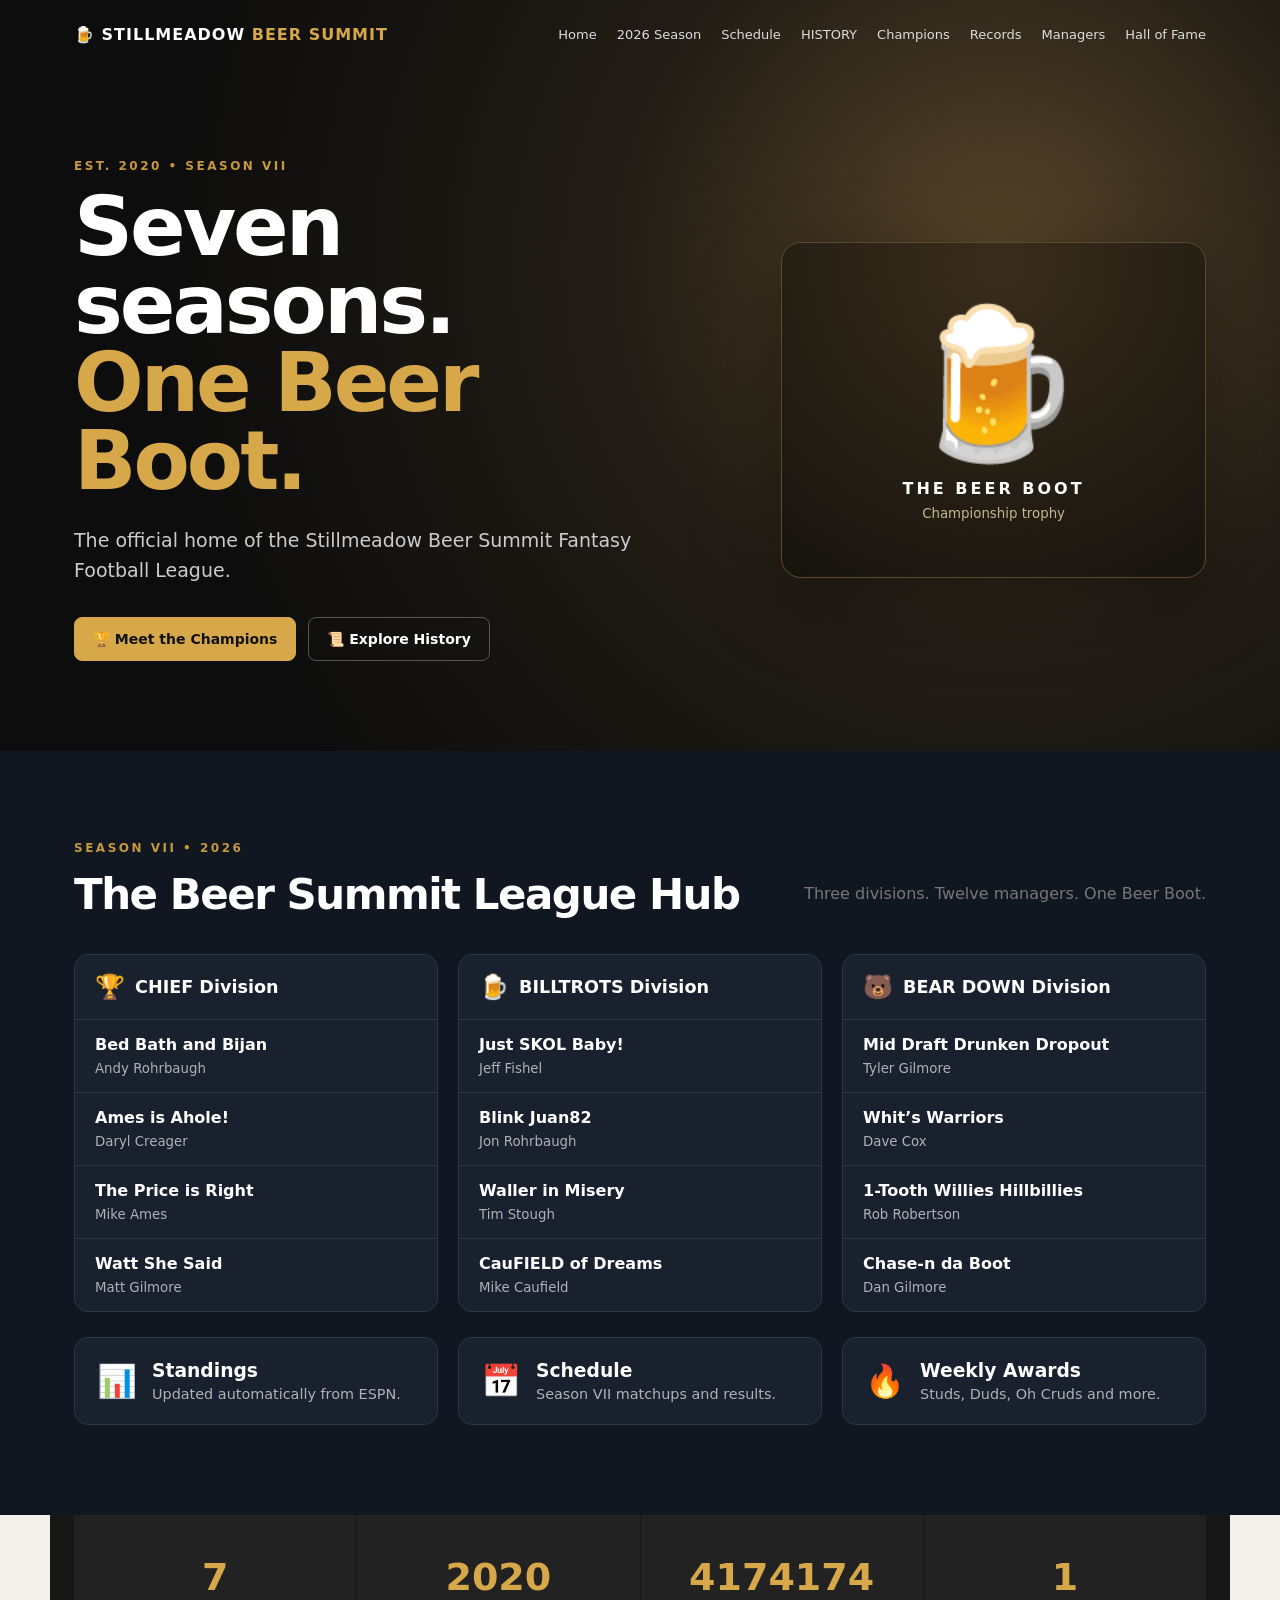
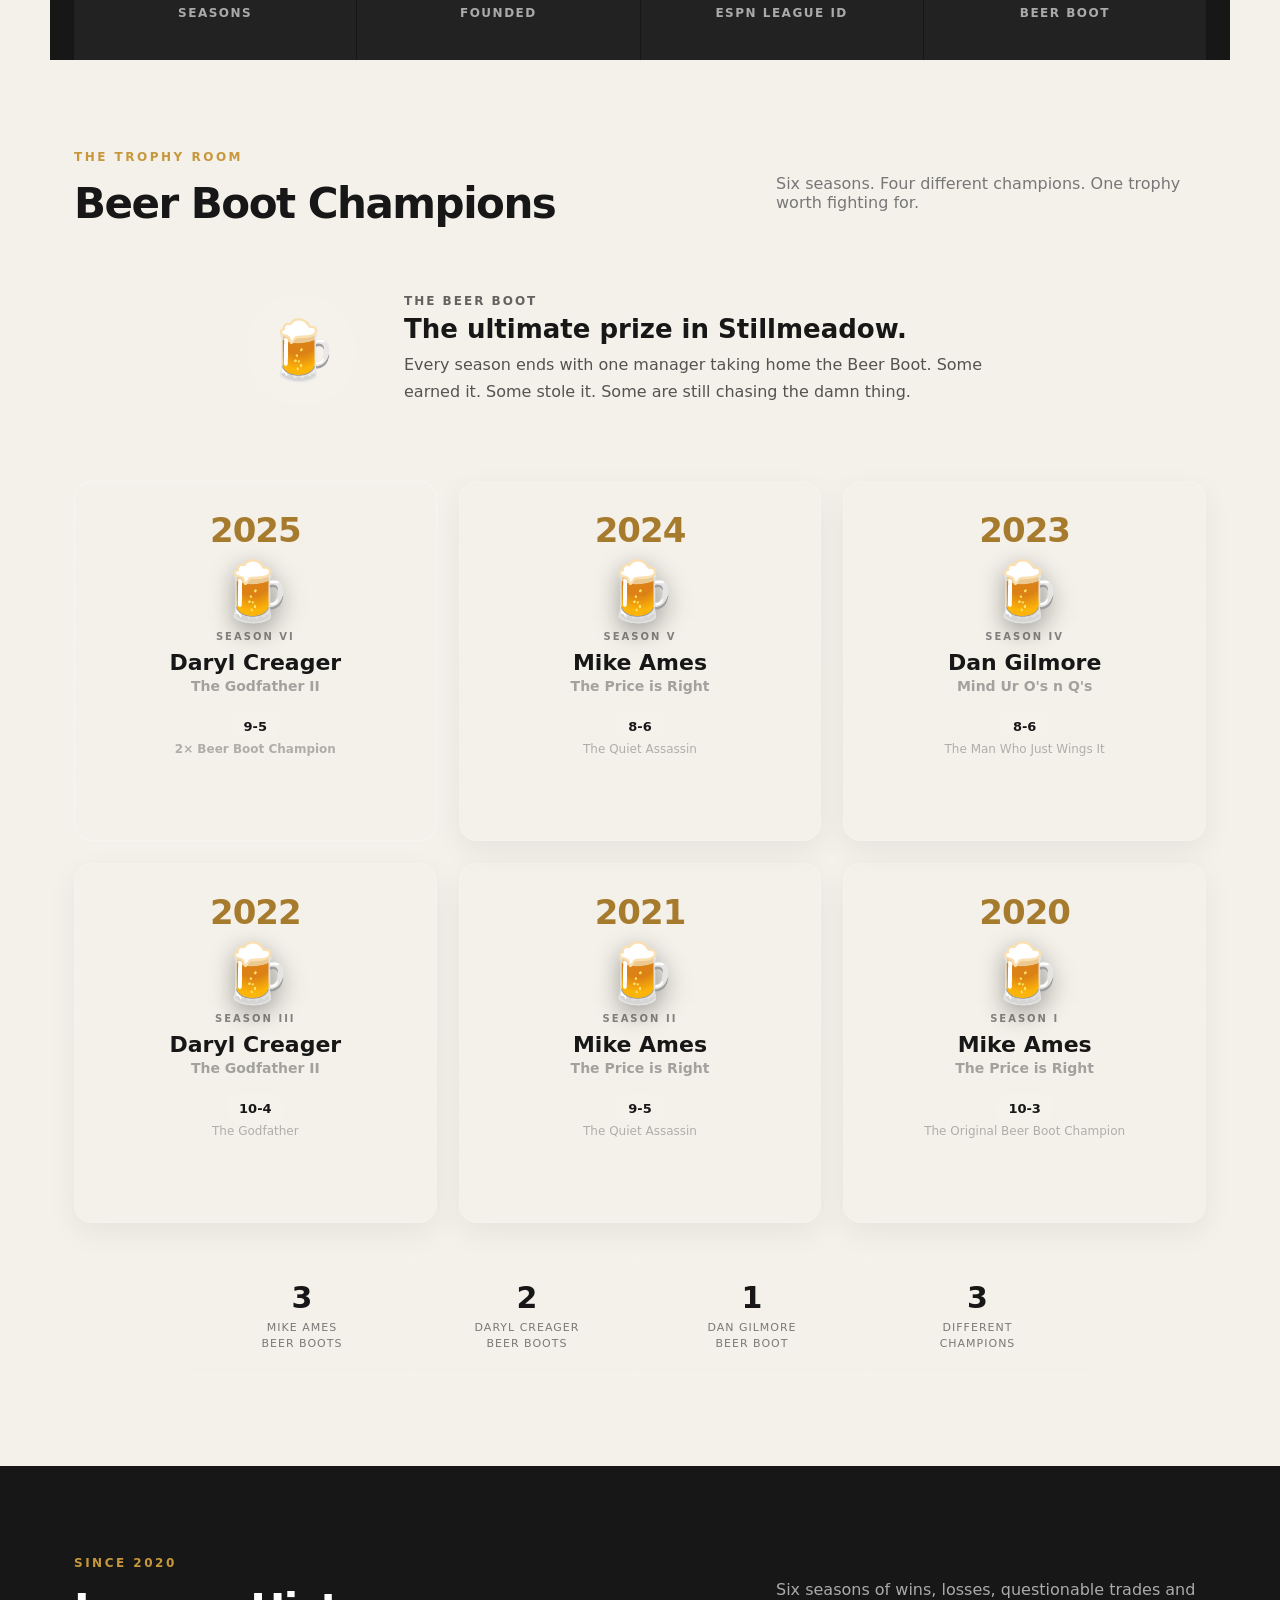
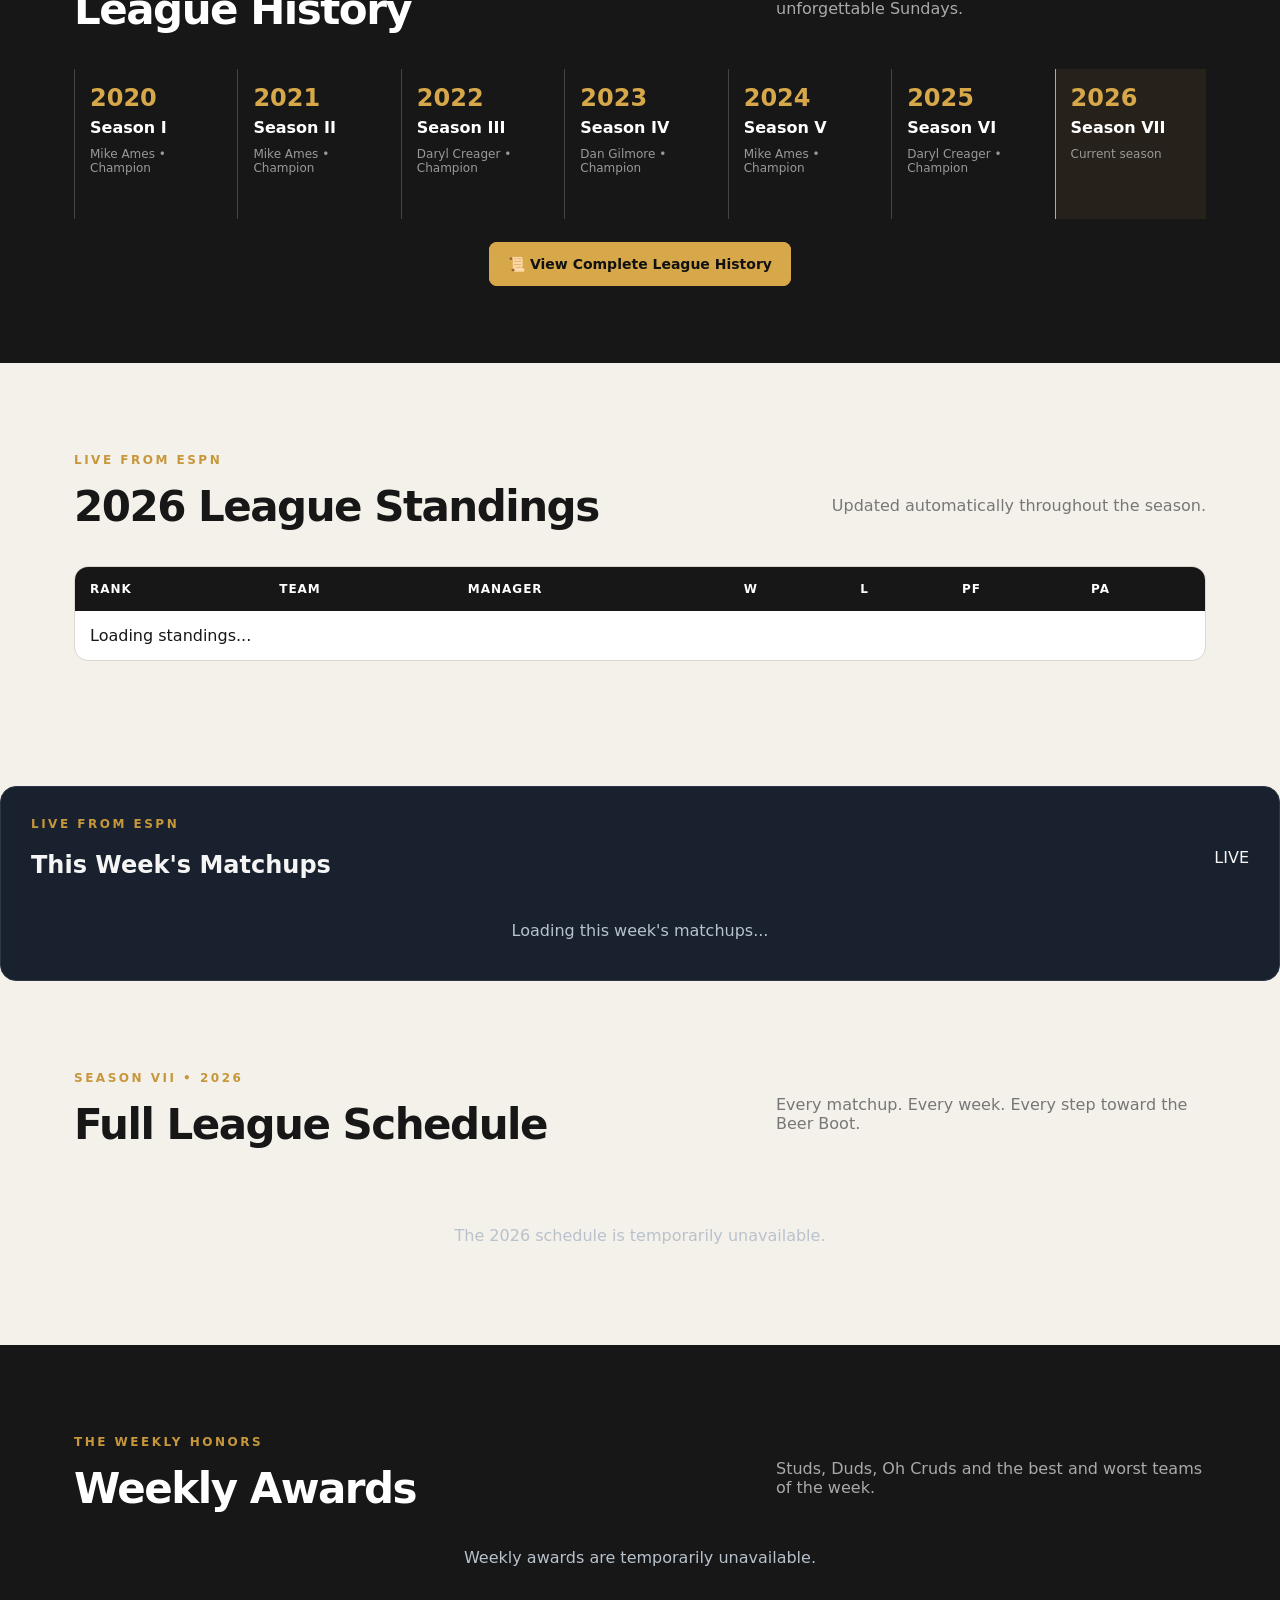
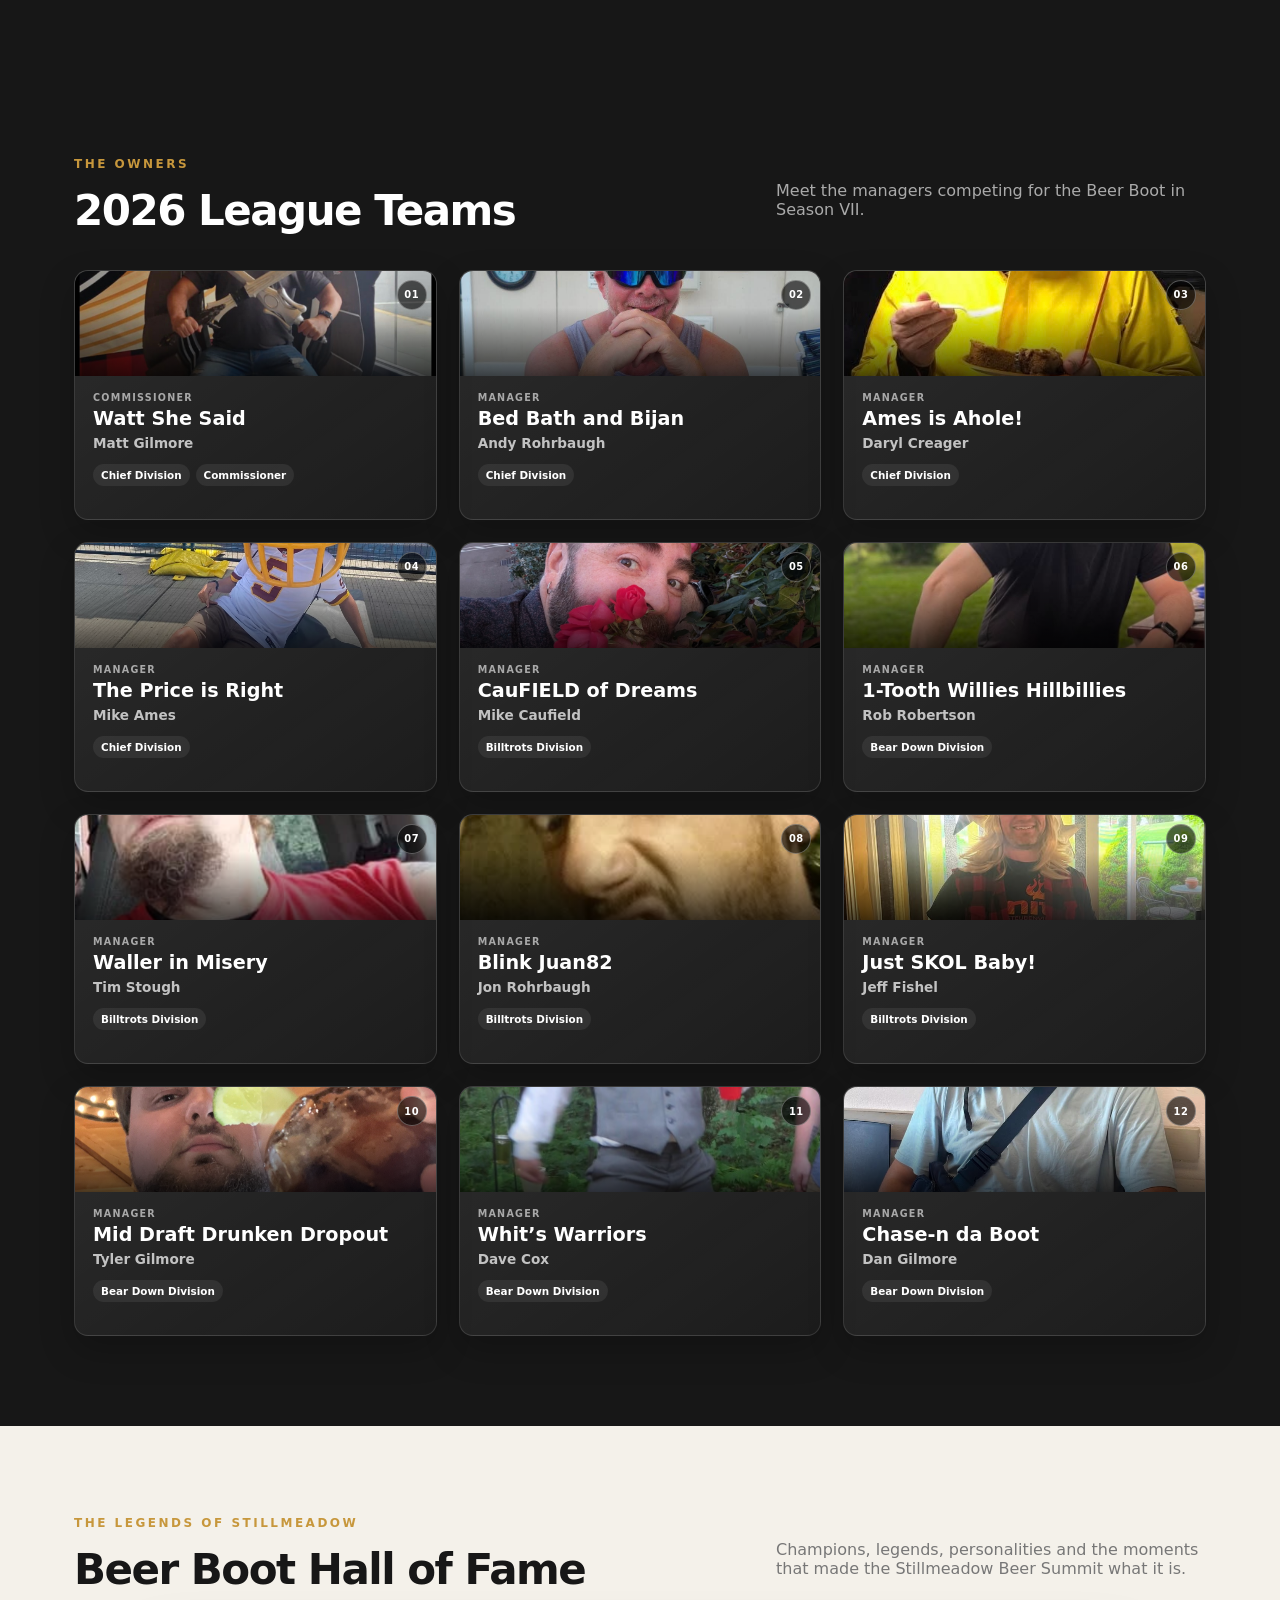
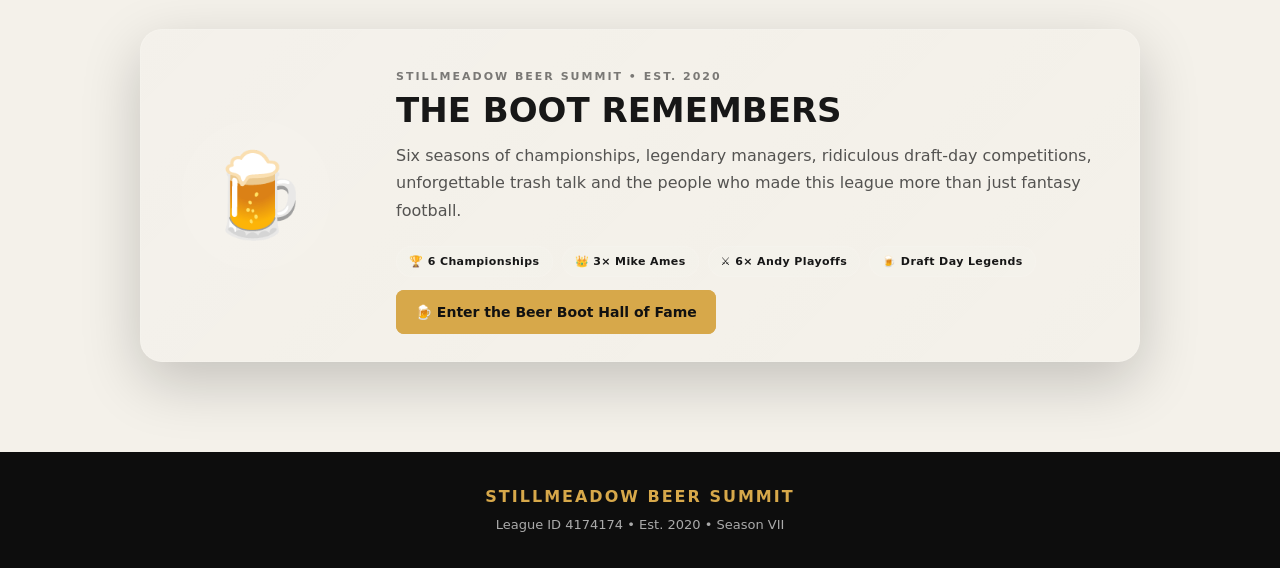
==== commit e5affbca: "Revise Beer Boot Hall of Fame section Updated the Beer Boot Hall of Fame section to improve layout a" ====
--- a/index.html
+++ b/index.html
@@ -1663,376 +1663,145 @@
 
     </section>
 
- <!-- =========================================================
+<!-- =========================================================
      BEER BOOT HALL OF FAME
-     STILLMEADOW BEER SUMMIT LEAGUE
+     HOME PAGE PREVIEW
      ========================================================= -->
-<section id="beer-boot-hall-of-fame" class="beer-boot-hof">
-  <div class="hof-hero">
-    <div class="hof-boot">🍺</div>
-    <div class="hof-kicker">STILLMEADOW BEER SUMMIT LEAGUE</div>
-    <h2>BEER BOOT HALL OF FAME</h2>
-    <p>
-      The champions, legends, lunatics and personalities
-      who made the Stillmeadow Beer Summit what it is.
-    </p>
-    <div class="hof-est">EST. 2020 • SEASONS I–VII</div>
+<section id="hall" class="section beer-boot-hof-preview">
+  <div class="section-head">
+<div>
+  <p class="eyebrow">THE LEGENDS OF STILLMEADOW</p>
+  <h2>Beer Boot Hall of Fame</h2>
+</div>
+<p>
+  Champions, legends, personalities and the moments
+  that made the Stillmeadow Beer Summit what it is.
+</p>
   </div>
-  <!-- =======================================================
-       HALL OF FAME MEMBERS
-       ======================================================= -->
-  <div class="hof-section-heading">
-    <span class="hof-heading-line"></span>
-    <h3>THE HALL OF FAME</h3>
-    <span class="hof-heading-line"></span>
+  <div class="hof-preview-card">
+<div class="hof-preview-boot">
+  🍺
+</div>
+<div class="hof-preview-content">
+  <p class="hof-preview-kicker">
+    STILLMEADOW BEER SUMMIT • EST. 2020
+  </p>
+  <h3>
+    THE BOOT REMEMBERS
+  </h3>
+  <p>
+    Six seasons of championships, legendary managers,
+    ridiculous draft-day competitions, unforgettable
+    trash talk and the people who made this league more
+    than just fantasy football.
+  </p>
+  <div class="hof-preview-highlights">
+    <span>🏆 6 Championships</span>
+    <span>👑 3× Mike Ames</span>
+    <span>⚔️ 6× Andy Playoffs</span>
+    <span>🍺 Draft Day Legends</span>
   </div>
-  <div class="hof-members">
-    <!-- MIKE AMES -->
-    <article class="hof-plaque champion-plaque">
-      <div class="plaque-top">
-        <span class="plaque-icon">🏆</span>
-        <span class="plaque-label">BEER BOOT CHAMPION</span>
-      </div>
-      <div class="plaque-number">01</div>
-      <h4>Mike Ames</h4>
-      <div class="plaque-title">
-        THE ORIGINAL DYNASTY
-      </div>
-      <div class="plaque-stats">
-        <div>
-          <strong>3</strong>
-          <span>CHAMPIONSHIPS</span>
-        </div>
-        <div>
-          <strong>2020</strong>
-          <span>FIRST BOOT</span>
-        </div>
-        <div>
-          <strong>2024</strong>
-          <span>LATEST BOOT</span>
-        </div>
-      </div>
-      <div class="plaque-years">
-        2020 • 2021 • 2024
-      </div>
-      <p>
-        The first great dynasty of the Stillmeadow Beer Summit.
-        Mike set the standard early, winning the league's first
-        two championships before returning to the top in 2024.
-      </p>
-      <div class="plaque-footer">
-        THREE-TIME CHAMPION
-      </div>
-    </article>
-    <!-- DARYL CREAGER -->
-    <article class="hof-plaque champion-plaque">
-      <div class="plaque-top">
-        <span class="plaque-icon">🏆</span>
-        <span class="plaque-label">BEER BOOT CHAMPION</span>
-      </div>
-      <div class="plaque-number">02</div>
-      <h4>Daryl Creager</h4>
-      <div class="plaque-title">
-        THE GODFATHER
-      </div>
-      <div class="plaque-stats">
-        <div>
-          <strong>2</strong>
-          <span>CHAMPIONSHIPS</span>
-        </div>
-        <div>
-          <strong>2022</strong>
-          <span>FIRST BOOT</span>
-        </div>
-        <div>
-          <strong>2,078.86</strong>
-          <span>2022 POINTS</span>
-        </div>
-      </div>
-      <div class="plaque-years">
-        2022 • 2025
-      </div>
-      <p>
-        Two Beer Boots and the owner of the highest-scoring
-        regular season currently in league history.
-        Daryl's 2022 squad put up a ridiculous 2,078.86 points.
-      </p>
-      <div class="plaque-footer">
-        TWO-TIME CHAMPION
-      </div>
-    </article>
-    <!-- DAN GILMORE -->
-    <article class="hof-plaque champion-plaque">
-      <div class="plaque-top">
-        <span class="plaque-icon">🏆</span>
-        <span class="plaque-label">BEER BOOT CHAMPION</span>
-      </div>
-      <div class="plaque-number">03</div>
-      <h4>Dan Gilmore</h4>
-      <div class="plaque-title">
-        THE BREAKER
-      </div>
-      <div class="plaque-stats">
-        <div>
-          <strong>1</strong>
-          <span>CHAMPIONSHIP</span>
-        </div>
-        <div>
-          <strong>2023</strong>
-          <span>BEER BOOT</span>
-        </div>
-        <div>
-          <strong>144.70</strong>
-          <span>FINAL SCORE</span>
-        </div>
-      </div>
-      <div class="plaque-years">
-        2023
-      </div>
-      <p>
-        Dan broke up the Ames-Creager championship stranglehold
-        in 2023 and became the fourth different manager to reach
-        the top of the Summit.
-      </p>
-      <div class="plaque-footer">
-        2023 BEER BOOT CHAMPION
-      </div>
-    </article>
-    <!-- ANDY -->
-    <article class="hof-plaque legend-plaque">
-      <div class="plaque-top">
-        <span class="plaque-icon">⚔️</span>
-        <span class="plaque-label">SUMMIT LEGEND</span>
-      </div>
-      <div class="plaque-number">04</div>
-      <h4>Andy Rohrbaugh</h4>
-      <div class="plaque-title">
-        THE IRON MAN
-      </div>
-      <div class="plaque-stats">
-        <div>
-          <strong id="hof-andy-wins">—</strong>
-          <span>CAREER WINS</span>
-        </div>
-        <div>
-          <strong id="hof-andy-playoffs">—</strong>
-          <span>PLAYOFF APPEARANCES</span>
-        </div>
-        <div>
-          <strong>6</strong>
-          <span>SEASONS</span>
-        </div>
-      </div>
-      <p>
-        Some managers win championships. Andy just refuses to go
-        away. The Iron Man has made the playoffs every season and
-        currently owns the most career regular-season wins in
-        Stillmeadow history.
-      </p>
-      <div class="plaque-footer">
-        NEVER MISSED THE PLAYOFFS
-      </div>
-    </article>
-    <!-- MATT -->
-    <article class="hof-plaque legend-plaque">
-      <div class="plaque-top">
-        <span class="plaque-icon">📣</span>
-        <span class="plaque-label">SUMMIT LEGEND</span>
-      </div>
-      <div class="plaque-number">05</div>
-      <h4>Matt Gilmore</h4>
-      <div class="plaque-title">
-        THE COMMISSIONER
-      </div>
-      <div class="plaque-stats">
-        <div>
-          <strong>7</strong>
-          <span>SEASONS</span>
-        </div>
-        <div>
-          <strong>4</strong>
-          <span>DRAFT GAMES</span>
-        </div>
-        <div>
-          <strong>∞</strong>
-          <span>WEEKLY POSTS</span>
-        </div>
-      </div>
-      <p>
-        Not inducted because of championships. Inducted because
-        somebody has to keep this circus running.
-        Commissioner, organizer, weekly posts, traditions,
-        draft-day competitions, awards, trash talk and everything
-        else that makes the Summit more than just fantasy football.
-      </p>
-      <blockquote>
-        "The Beer Boot wouldn't have a history without somebody
-        making sure there was a league worth making history in."
-      </blockquote>
-      <div class="plaque-footer">
-        THE COMMISSIONER
-      </div>
-    </article>
-    <!-- HEATHER -->
-    <article class="hof-plaque heather-plaque">
-      <div class="plaque-top">
-        <span class="plaque-icon">❤️</span>
-        <span class="plaque-label">LEGACY TRIBUTE</span>
-      </div>
-      <div class="plaque-number">06</div>
-      <h4>Heather Hallman</h4>
-      <div class="plaque-title">
-        FOREVER PART OF THE SUMMIT
-      </div>
-      <div class="plaque-stats">
-        <div>
-          <strong>2</strong>
-          <span>TITLE GAMES</span>
-        </div>
-        <div>
-          <strong>2020</strong>
-          <span>RUNNER-UP</span>
-        </div>
-        <div>
-          <strong>2023</strong>
-          <span>RUNNER-UP</span>
-        </div>
-      </div>
-      <p>
-        Heather was more than a manager. She was part of the
-        personality of the league. The confidence, the football
-        knowledge and, most importantly, the trash talk.
-      </p>
-      <div class="heather-quote">
-        “Just because I have a vagina doesn't mean
-        I don't know ball…”
-      </div>
-      <p class="heather-closing">
-        The Summit isn't just about who won the Boot.
-        It's about the people who made the league memorable.
-        Heather's name will always be part of that story.
-      </p>
-      <div class="plaque-footer">
-        SUMMIT LEGACY
-      </div>
-    </article>
-  </div>
-  <!-- =======================================================
-       RECORD BOOK
-       ======================================================= -->
-  <div class="hof-section-heading">
-    <span class="hof-heading-line"></span>
-    <h3>THE BEER BOOT RECORD BOOK</h3>
-    <span class="hof-heading-line"></span>
-  </div>
-  <div class="record-grid">
-    <div class="record-card">
-      <span class="record-icon">🔥</span>
-      <span class="record-label">HIGHEST SEASON SCORE</span>
-      <strong id="record-high-season-score">—</strong>
-      <span id="record-high-season-manager">—</span>
-      <small id="record-high-season-year">—</small>
-    </div>
-    <div class="record-card">
-      <span class="record-icon">🥶</span>
-      <span class="record-label">LOWEST SEASON SCORE</span>
-      <strong id="record-low-season-score">—</strong>
-      <span id="record-low-season-manager">—</span>
-      <small id="record-low-season-year">—</small>
-    </div>
-    <div class="record-card game-record">
-      <span class="record-icon">💣</span>
-      <span class="record-label">HIGHEST SINGLE-GAME SCORE</span>
-      <strong id="record-high-game-score">COMING SOON</strong>
-      <span id="record-high-game-manager">Game history required</span>
-      <small id="record-high-game-year">—</small>
-    </div>
-    <div class="record-card game-record">
-      <span class="record-icon">💀</span>
-      <span class="record-label">LOWEST SINGLE-GAME SCORE</span>
-      <strong id="record-low-game-score">COMING SOON</strong>
-      <span id="record-low-game-manager">Game history required</span>
-      <small id="record-low-game-year">—</small>
-    </div>
-    <div class="record-card">
-      <span class="record-icon">👑</span>
-      <span class="record-label">MOST CHAMPIONSHIPS</span>
-      <strong>3</strong>
-      <span>Mike Ames</span>
-      <small>2020 • 2021 • 2024</small>
-    </div>
-    <div class="record-card">
-      <span class="record-icon">⚔️</span>
-      <span class="record-label">MOST PLAYOFF APPEARANCES</span>
-      <strong id="record-playoff-appearances">—</strong>
-      <span id="record-playoff-manager">Andy Rohrbaugh</span>
-      <small>2020–2025</small>
-    </div>
-  </div>
-  <!-- =======================================================
-       DRAFT DAY HALL OF FAME
-       ======================================================= -->
-  <div class="hof-section-heading">
-    <span class="hof-heading-line"></span>
-    <h3>DRAFT DAY HALL OF FAME</h3>
-    <span class="hof-heading-line"></span>
-  </div>
-  <p class="draft-intro">
-    Before the draft begins, the real competition begins.
-    These men have earned their place in the history of
-    Stillmeadow Draft Day.
-  </p>
-  <div class="draft-awards">
-    <div class="draft-award">
-      <div class="draft-year">2026</div>
-      <div class="draft-event">MAN CARD COMPETITION</div>
-      <div class="draft-winner">🏆 Andy Rohrbaugh</div>
-    </div>
-    <div class="draft-award">
-      <div class="draft-year">2025</div>
-      <div class="draft-event">DRIVE, PITCH, PUTT</div>
-      <div class="draft-winner">🏆 Michael Caufield</div>
-    </div>
-    <div class="draft-award">
-      <div class="draft-year">2024</div>
-      <div class="draft-event">PUNT, PASS, KICK</div>
-      <div class="draft-winner">🏆 Matt Gilmore</div>
-    </div>
-    <div class="draft-award">
-      <div class="draft-year">2023</div>
-      <div class="draft-event">YARD GAME OLYMPICS</div>
-      <div class="draft-winner">🏆 Matt Gilmore</div>
-    </div>
-    <div class="draft-award">
-      <div class="draft-year">2022</div>
-      <div class="draft-event">TRIVIA / GAME PICKS</div>
-      <div class="draft-winner">🏆 Rob Robertson</div>
-    </div>
-    <div class="draft-award">
-      <div class="draft-year">2021</div>
-      <div class="draft-event">BAD BEER TASTING</div>
-      <div class="draft-winner">🏆 Andy Rohrbaugh</div>
-    </div>
-    <div class="draft-award">
-      <div class="draft-year">2020</div>
-      <div class="draft-event">HAT PULL</div>
-      <div class="draft-winner">🏆 Dan Gilmore</div>
-    </div>
-  </div>
-  <!-- =======================================================
-       CLOSING
-       ======================================================= -->
-  <div class="hof-closing">
-    <div class="closing-boot">🍺</div>
-    <h3>THE BOOT REMEMBERS</h3>
-    <p>
-      Championships fade. Draft-day victories become stories.
-      Trash talk becomes legend.
-      But the Beer Boot remembers them all.
-    </p>
-    <span>STILLMEADOW BEER SUMMIT • EST. 2020</span>
+  <a
+    class="button primary"
+    href="history.html#beer-boot-hall-of-fame"
+  >
+    🍺 Enter the Beer Boot Hall of Fame
+  </a>
+</div>
   </div>
 </section>
+<style>
+  .beer-boot-hof-preview {
+    position: relative;
+    overflow: hidden;
+  }
+  .hof-preview-card {
+    max-width: 1000px;
+    margin: 0 auto;
+    display: grid;
+    grid-template-columns: 180px 1fr;
+    gap: 35px;
+    align-items: center;
+    padding: 40px;
+    border-radius: 22px;
+    border: 1px solid rgba(255,255,255,.12);
+    background:
+      linear-gradient(
+        135deg,
+        rgba(255,255,255,.055),
+        rgba(255,255,255,.018)
+      );
+    box-shadow:
+      0 20px 60px rgba(0,0,0,.20);
+  }
+  .hof-preview-boot {
+    width: 150px;
+    height: 150px;
+    display: flex;
+    align-items: center;
+    justify-content: center;
+    border-radius: 50%;
+    font-size: 82px;
+    background:
+      rgba(255,255,255,.055);
+    box-shadow:
+      0 0 45px rgba(255,255,255,.08);
+  }
+  .hof-preview-kicker {
+    margin: 0 0 7px;
+    font-size: 11px;
+    font-weight: 800;
+    letter-spacing: 2px;
+    opacity: .55;
+  }
+  .hof-preview-content h3 {
+    margin: 0 0 12px;
+    font-size: 34px;
+    font-weight: 900;
+  }
+  .hof-preview-content > p:not(.hof-preview-kicker) {
+    max-width: 700px;
+    margin: 0 0 22px;
+    line-height: 1.7;
+    opacity: .72;
+  }
+  .hof-preview-highlights {
+    display: flex;
+    flex-wrap: wrap;
+    gap: 9px;
+    margin-bottom: 25px;
+  }
+  .hof-preview-highlights span {
+    padding: 8px 12px;
+    border-radius: 999px;
+    background:
+      rgba(255,255,255,.07);
+    border:
+      1px solid rgba(255,255,255,.08);
+    font-size: 11px;
+    font-weight: 800;
+    letter-spacing: .4px;
+  }
+  @media (max-width: 700px) {
+    .hof-preview-card {
+      grid-template-columns: 1fr;
+      text-align: center;
+      justify-items: center;
+      padding: 30px 22px;
+    }
+    .hof-preview-boot {
+      width: 125px;
+      height: 125px;
+      font-size: 68px;
+    }
+    .hof-preview-content h3 {
+      font-size: 27px;
+    }
+    .hof-preview-highlights {
+      justify-content: center;
+    }
+  }
+</style>
   <!-- =========================
 
        FOOTER
--- a/style.css
+++ b/style.css
@@ -2742,3 +2742,493 @@
   margin-top: 35px;
   text-align: center;
 }
+/* =========================================================
+   BEER BOOT HALL OF FAME
+   ========================================================= */
+.beer-boot-hof {
+  max-width: 1200px;
+  margin: 60px auto;
+  padding: 0 20px 80px;
+  color: #f5f5f5;
+}
+/* HERO
+--------------------------------------------------------- */
+.hof-hero {
+  text-align: center;
+  padding: 55px 25px 45px;
+  margin-bottom: 55px;
+  border: 1px solid rgba(255,255,255,.15);
+  border-radius: 18px;
+  background:
+    linear-gradient(
+      rgba(0,0,0,.35),
+      rgba(0,0,0,.65)
+    );
+  box-shadow:
+    0 15px 45px rgba(0,0,0,.35),
+    inset 0 0 40px rgba(255,255,255,.025);
+}
+.hof-boot {
+  font-size: 72px;
+  line-height: 1;
+  margin-bottom: 18px;
+  filter: drop-shadow(0 8px 12px rgba(0,0,0,.5));
+}
+.hof-kicker {
+  font-size: 12px;
+  letter-spacing: 4px;
+  font-weight: 700;
+  opacity: .65;
+  margin-bottom: 12px;
+}
+.hof-hero h2 {
+  margin: 0;
+  font-size: clamp(32px, 6vw, 64px);
+  letter-spacing: 2px;
+  font-weight: 900;
+  text-shadow: 0 4px 12px rgba(0,0,0,.6);
+}
+.hof-hero p {
+  max-width: 650px;
+  margin: 18px auto;
+  font-size: 16px;
+  line-height: 1.7;
+  opacity: .78;
+}
+.hof-est {
+  margin-top: 25px;
+  font-size: 11px;
+  letter-spacing: 3px;
+  opacity: .5;
+}
+/* SECTION HEADINGS
+--------------------------------------------------------- */
+.hof-section-heading {
+  display: flex;
+  align-items: center;
+  gap: 18px;
+  margin: 55px 0 30px;
+}
+.hof-section-heading h3 {
+  margin: 0;
+  white-space: nowrap;
+  text-align: center;
+  font-size: 18px;
+  letter-spacing: 3px;
+  font-weight: 900;
+}
+.hof-heading-line {
+  height: 1px;
+  flex: 1;
+  background: linear-gradient(
+    90deg,
+    transparent,
+    rgba(255,255,255,.25),
+    transparent
+  );
+}
+/* HALL OF FAME PLAQUES
+--------------------------------------------------------- */
+.hof-members {
+  display: grid;
+  grid-template-columns: repeat(2, 1fr);
+  gap: 25px;
+}
+.hof-plaque {
+  position: relative;
+  overflow: hidden;
+  padding: 30px;
+  min-height: 390px;
+  border-radius: 14px;
+  border: 1px solid rgba(255,255,255,.13);
+  background:
+    linear-gradient(
+      145deg,
+      rgba(255,255,255,.055),
+      rgba(255,255,255,.015)
+    );
+  box-shadow: 0 15px 35px rgba(0,0,0,.25);
+  transition:
+    transform .25s ease,
+    box-shadow .25s ease;
+}
+.hof-plaque:hover {
+  transform: translateY(-5px);
+  box-shadow: 0 22px 45px rgba(0,0,0,.38);
+}
+.champion-plaque {
+  border-top: 3px solid rgba(255,255,255,.35);
+}
+.legend-plaque {
+  border-top: 3px solid rgba(255,255,255,.2);
+}
+.heather-plaque {
+  border-top: 3px solid rgba(255,255,255,.25);
+  background:
+    linear-gradient(
+      145deg,
+      rgba(255,255,255,.07),
+      rgba(255,255,255,.015)
+    );
+}
+.plaque-top {
+  display: flex;
+  align-items: center;
+  gap: 10px;
+  margin-bottom: 15px;
+}
+.plaque-icon {
+  font-size: 24px;
+}
+.plaque-label {
+  font-size: 10px;
+  letter-spacing: 2px;
+  font-weight: 800;
+  opacity: .6;
+}
+.plaque-number {
+  position: absolute;
+  top: 18px;
+  right: 25px;
+  font-size: 42px;
+  line-height: 1;
+  font-weight: 900;
+  opacity: .045;
+}
+.hof-plaque h4 {
+  margin: 5px 0 4px;
+  font-size: 31px;
+  font-weight: 900;
+  letter-spacing: -.5px;
+}
+.plaque-title {
+  font-size: 11px;
+  letter-spacing: 2px;
+  font-weight: 800;
+  opacity: .5;
+  margin-bottom: 24px;
+}
+.plaque-stats {
+  display: grid;
+  grid-template-columns: repeat(3, 1fr);
+  gap: 8px;
+  margin-bottom: 22px;
+}
+.plaque-stats div {
+  padding: 12px 6px;
+  text-align: center;
+  border-radius: 8px;
+  background: rgba(0,0,0,.2);
+}
+.plaque-stats strong {
+  display: block;
+  font-size: 19px;
+  font-weight: 900;
+}
+.plaque-stats span {
+  display: block;
+  margin-top: 3px;
+  font-size: 7px;
+  letter-spacing: 1px;
+  opacity: .55;
+}
+.plaque-years {
+  font-size: 12px;
+  letter-spacing: 2px;
+  font-weight: 800;
+  opacity: .65;
+  margin-bottom: 18px;
+}
+.hof-plaque p {
+  font-size: 14px;
+  line-height: 1.7;
+  opacity: .72;
+}
+.plaque-footer {
+  position: absolute;
+  bottom: 22px;
+  left: 30px;
+  right: 30px;
+  padding-top: 14px;
+  border-top: 1px solid rgba(255,255,255,.1);
+  font-size: 9px;
+  letter-spacing: 2px;
+  font-weight: 800;
+  opacity: .45;
+}
+.hof-plaque blockquote {
+  margin: 20px 0 55px;
+  padding: 16px 18px;
+  border-left: 3px solid rgba(255,255,255,.3);
+  background: rgba(0,0,0,.18);
+  font-size: 13px;
+  font-style: italic;
+  line-height: 1.6;
+}
+.heather-quote {
+  margin: 20px 0;
+  padding: 20px;
+  border-radius: 10px;
+  background: rgba(0,0,0,.25);
+  text-align: center;
+  font-size: 17px;
+  line-height: 1.5;
+  font-style: italic;
+  font-weight: 700;
+}
+.heather-closing {
+  margin-bottom: 50px !important;
+}
+/* RECORD BOOK
+--------------------------------------------------------- */
+.record-grid {
+  display: grid;
+  grid-template-columns: repeat(3, 1fr);
+  gap: 16px;
+}
+.record-card {
+  min-height: 180px;
+  padding: 25px 18px;
+  text-align: center;
+  border-radius: 12px;
+  border: 1px solid rgba(255,255,255,.1);
+  background: rgba(255,255,255,.025);
+  display: flex;
+  flex-direction: column;
+  align-items: center;
+  justify-content: center;
+}
+.record-icon {
+  font-size: 27px;
+  margin-bottom: 10px;
+}
+.record-label {
+  font-size: 9px;
+  letter-spacing: 1.5px;
+  font-weight: 800;
+  opacity: .5;
+}
+.record-card strong {
+  margin: 10px 0 3px;
+  font-size: 27px;
+  font-weight: 900;
+}
+.record-card span:not(.record-icon):not(.record-label) {
+  font-size: 13px;
+  font-weight: 700;
+  opacity: .75;
+}
+.record-card small {
+  margin-top: 5px;
+  font-size: 10px;
+  opacity: .45;
+}
+.game-record strong {
+  font-size: 20px;
+}
+/* DRAFT DAY
+--------------------------------------------------------- */
+.draft-intro {
+  max-width: 700px;
+  margin: -10px auto 30px;
+  text-align: center;
+  font-size: 14px;
+  line-height: 1.7;
+  opacity: .65;
+}
+.draft-awards {
+  display: grid;
+  grid-template-columns: repeat(4, 1fr);
+  gap: 14px;
+}
+.draft-award {
+  padding: 24px 15px;
+  text-align: center;
+  border-radius: 11px;
+  border: 1px solid rgba(255,255,255,.1);
+  background: rgba(255,255,255,.025);
+  transition: transform .2s ease;
+}
+.draft-award:hover {
+  transform: translateY(-4px);
+}
+.draft-year {
+  font-size: 27px;
+  font-weight: 900;
+  margin-bottom: 9px;
+}
+.draft-event {
+  min-height: 32px;
+  font-size: 8px;
+  line-height: 1.4;
+  letter-spacing: 1.3px;
+  font-weight: 800;
+  opacity: .5;
+}
+.draft-winner {
+  margin-top: 14px;
+  padding-top: 13px;
+  border-top: 1px solid rgba(255,255,255,.1);
+  font-size: 12px;
+  font-weight: 800;
+}
+/* CLOSING
+--------------------------------------------------------- */
+.hof-closing {
+  margin-top: 65px;
+  padding: 50px 25px;
+  text-align: center;
+  border-top: 1px solid rgba(255,255,255,.1);
+  border-bottom: 1px solid rgba(255,255,255,.1);
+}
+.closing-boot {
+  font-size: 48px;
+  margin-bottom: 15px;
+}
+.hof-closing h3 {
+  margin: 0 0 15px;
+  font-size: 25px;
+  letter-spacing: 3px;
+  font-weight: 900;
+}
+.hof-closing p {
+  max-width: 550px;
+  margin: 0 auto 20px;
+  font-size: 14px;
+  line-height: 1.8;
+  opacity: .6;
+}
+.hof-closing span {
+  font-size: 9px;
+  letter-spacing: 2px;
+  opacity: .35;
+}
+/* MOBILE
+--------------------------------------------------------- */
+@media (max-width: 900px) {
+  .hof-members {
+    grid-template-columns: 1fr;
+  }
+  .record-grid {
+    grid-template-columns: repeat(2, 1fr);
+  }
+  .draft-awards {
+    grid-template-columns: repeat(2, 1fr);
+  }
+}
+@media (max-width: 600px) {
+  .beer-boot-hof {
+    padding-left: 12px;
+    padding-right: 12px;
+  }
+  .hof-hero {
+    padding: 40px 18px;
+  }
+  .hof-boot {
+    font-size: 55px;
+  }
+  .hof-hero h2 {
+    font-size: 31px;
+  }
+  .hof-kicker {
+    font-size: 9px;
+    letter-spacing: 2px;
+  }
+  .hof-section-heading {
+    gap: 10px;
+  }
+  .hof-section-heading h3 {
+    font-size: 12px;
+    letter-spacing: 1.5px;
+  }
+  .hof-plaque {
+    padding: 24px 20px;
+  }
+  .hof-plaque h4 {
+    font-size: 27px;
+  }
+  .plaque-stats {
+    gap: 5px;
+  }
+  .plaque-stats strong {
+    font-size: 16px;
+  }
+  .plaque-stats span {
+    font-size: 6px;
+  }
+  .record-grid {
+    grid-template-columns: 1fr;
+  }
+  .draft-awards {
+    grid-template-columns: 1fr 1fr;
+  }
+  .draft-year {
+    font-size: 23px;
+  }
+  .draft-event {
+    font-size: 7px;
+  }
+}
+/* =========================================================
+   BEER BOOT HALL OF FAME
+   FORCE DARK TEXT ON LIGHT INDUCTEE CARDS
+   ========================================================= */
+
+/* ALL text inside Hall of Fame inductee cards */
+#beer-boot-hall-of-fame .hof-inductee,
+#beer-boot-hall-of-fame .hof-inductee *,
+#beer-boot-hall-of-fame .inductee,
+#beer-boot-hall-of-fame .inductee *,
+#beer-boot-hall-of-fame .hall-of-fame-card,
+#beer-boot-hall-of-fame .hall-of-fame-card * {
+    color: #1f2937 !important;
+}
+
+/* Names */
+#beer-boot-hall-of-fame .hof-inductee h1,
+#beer-boot-hall-of-fame .hof-inductee h2,
+#beer-boot-hall-of-fame .hof-inductee h3,
+#beer-boot-hall-of-fame .hof-inductee h4,
+#beer-boot-hall-of-fame .inductee h1,
+#beer-boot-hall-of-fame .inductee h2,
+#beer-boot-hall-of-fame .inductee h3,
+#beer-boot-hall-of-fame .inductee h4 {
+    color: #111827 !important;
+    font-weight: 800 !important;
+}
+
+/* Titles / nicknames */
+#beer-boot-hall-of-fame .hof-title,
+#beer-boot-hall-of-fame .inductee-title,
+#beer-boot-hall-of-fame .hof-subtitle {
+    color: #8a5a00 !important;
+    font-weight: 800 !important;
+}
+
+/* Paragraphs and descriptions */
+#beer-boot-hall-of-fame .hof-inductee p,
+#beer-boot-hall-of-fame .inductee p,
+#beer-boot-hall-of-fame .hof-inductee span,
+#beer-boot-hall-of-fame .inductee span {
+    color: #374151 !important;
+}
+
+/* Stats */
+#beer-boot-hall-of-fame .hof-stat,
+#beer-boot-hall-of-fame .hof-stat *,
+#beer-boot-hall-of-fame .stat,
+#beer-boot-hall-of-fame .stat * {
+    color: #111827 !important;
+}
+
+/* Quotes */
+#beer-boot-hall-of-fame blockquote,
+#beer-boot-hall-of-fame blockquote * {
+    color: #374151 !important;
+}
+
+/* Links */
+#beer-boot-hall-of-fame a,
+#beer-boot-hall-of-fame a * {
+    color: #1f2937 !important;
+}
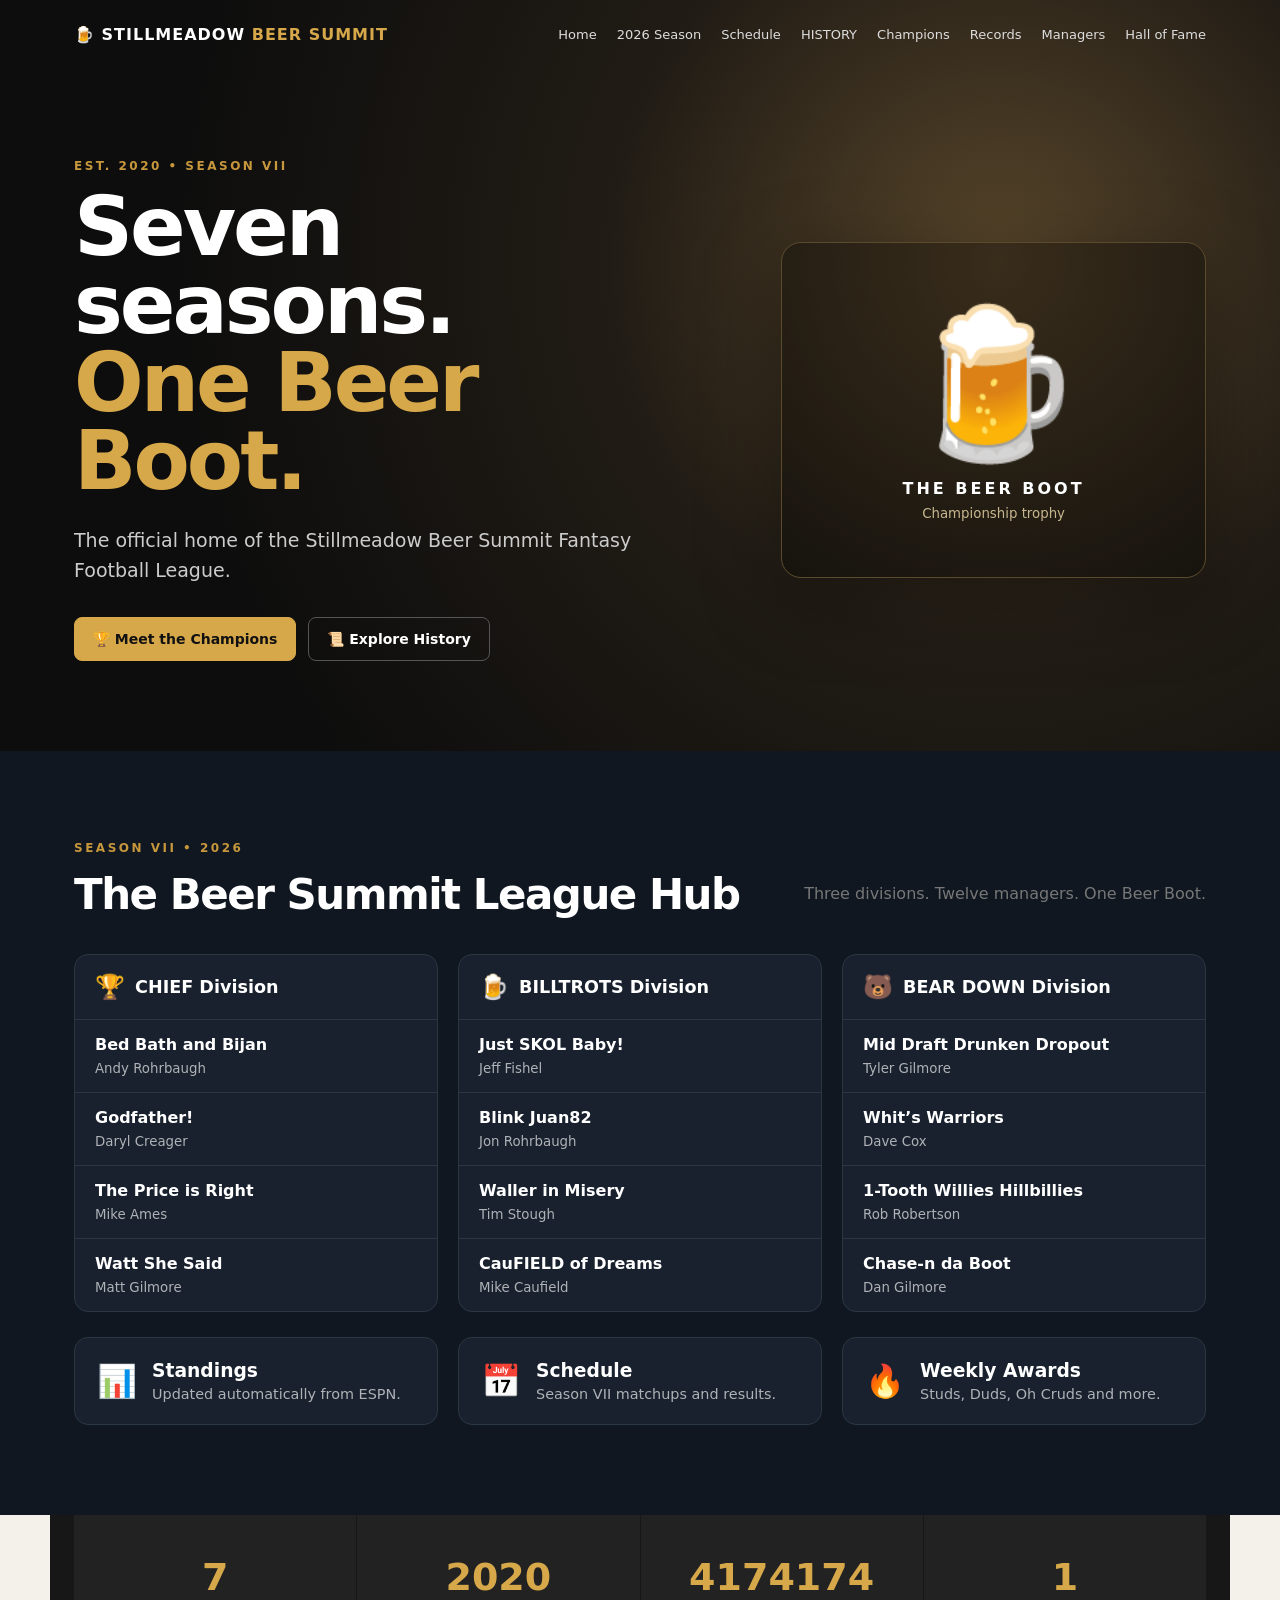
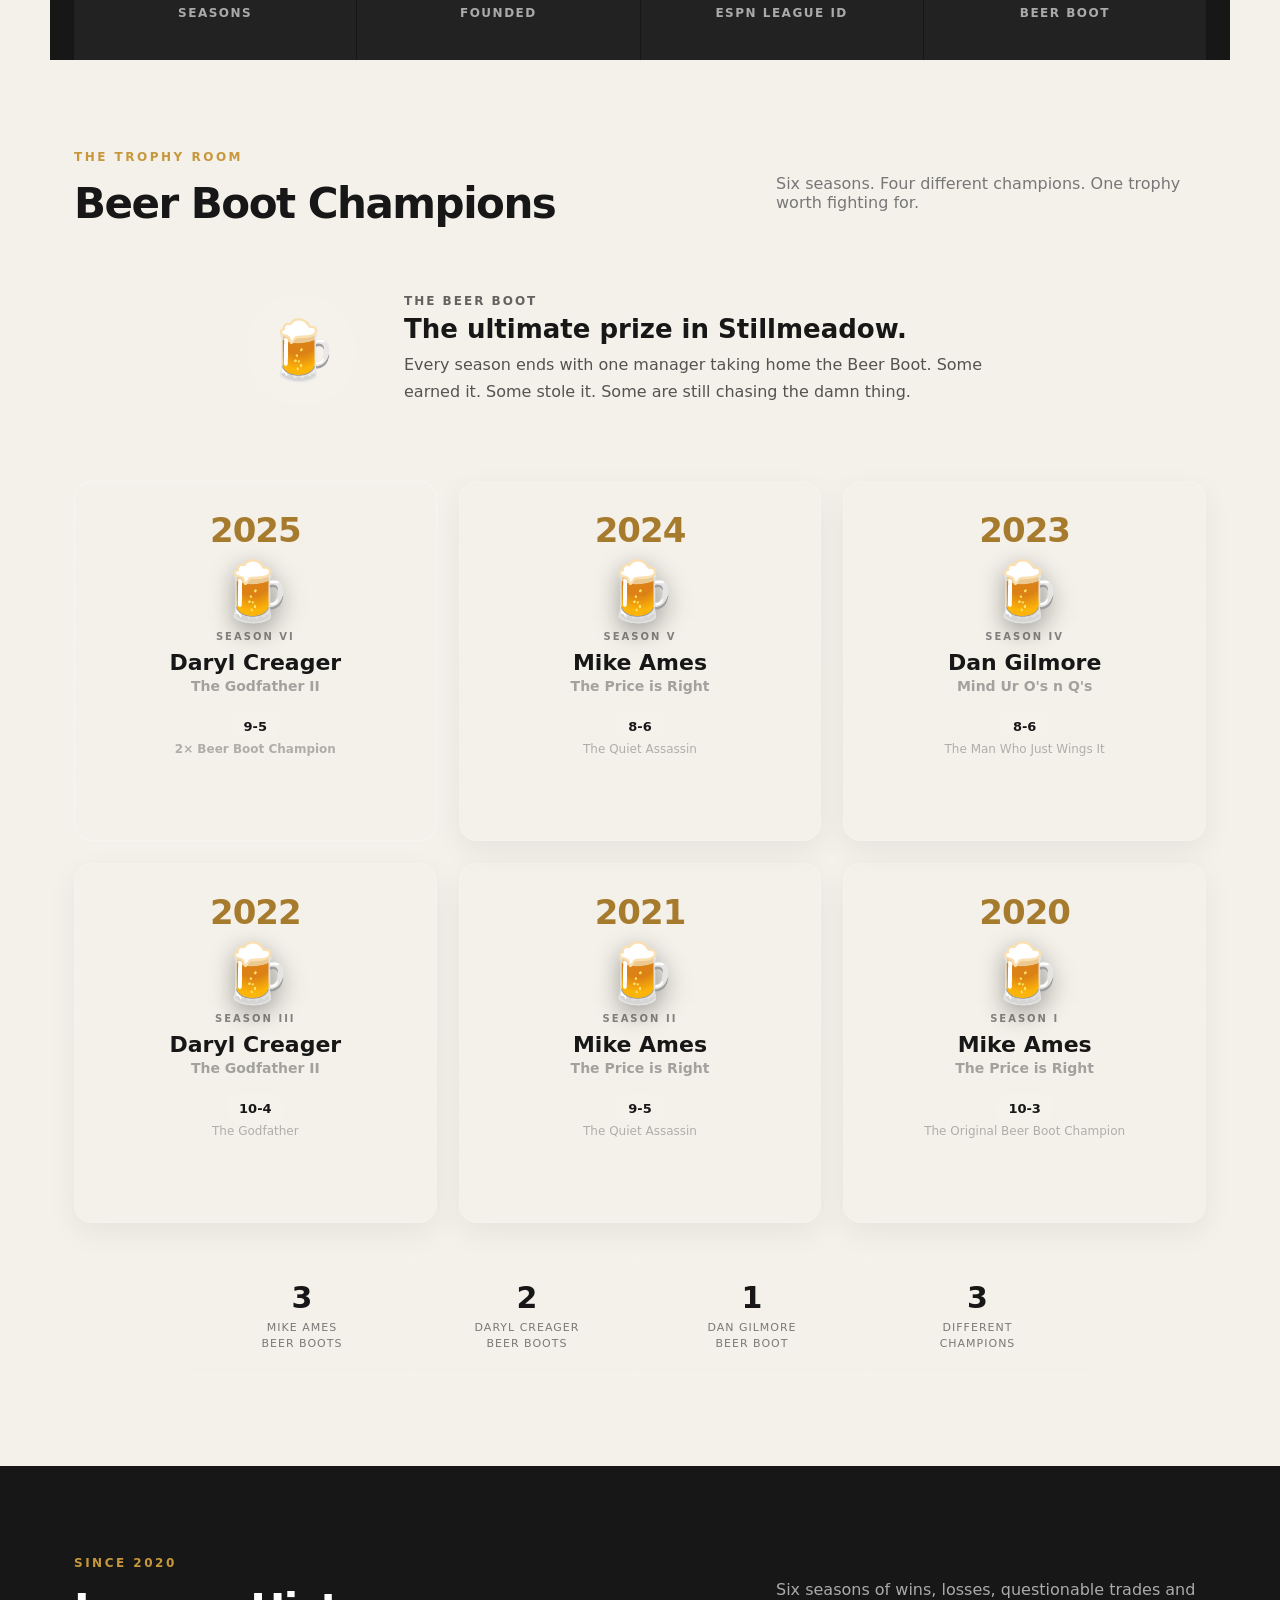
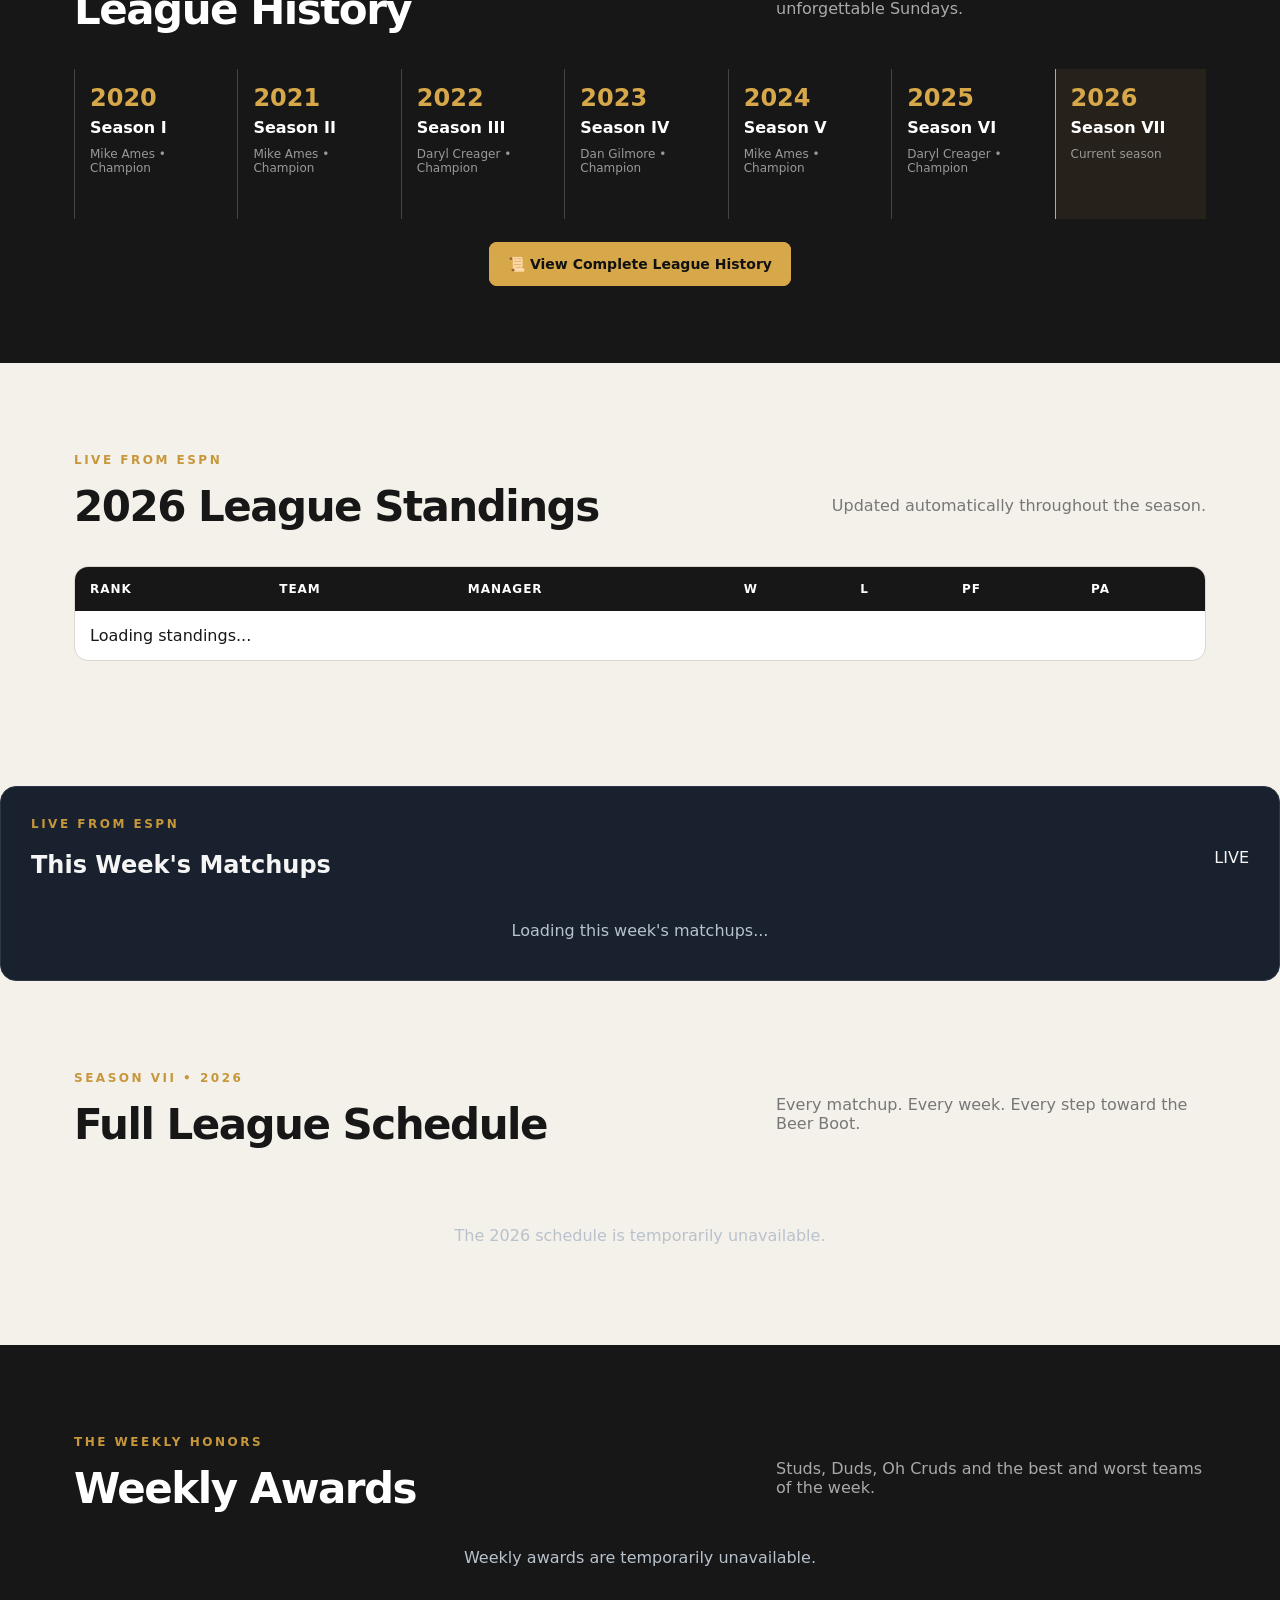
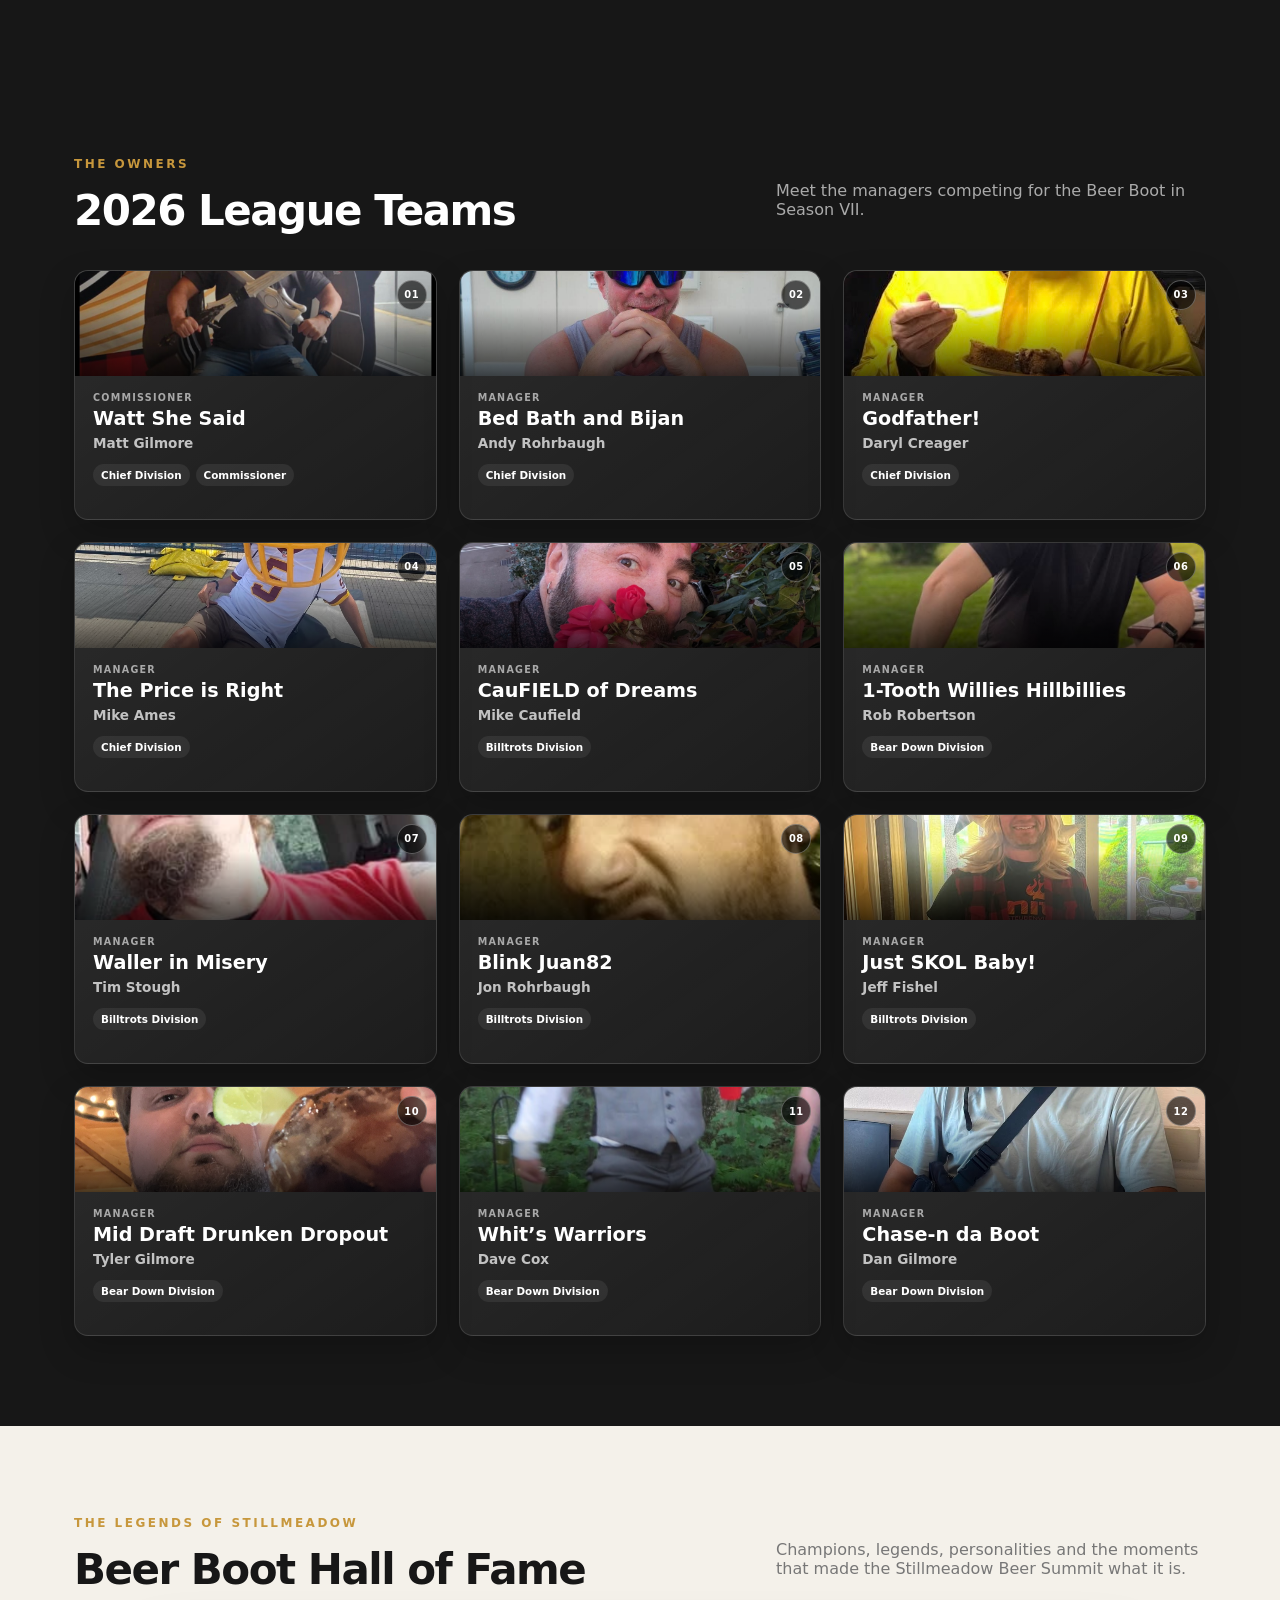
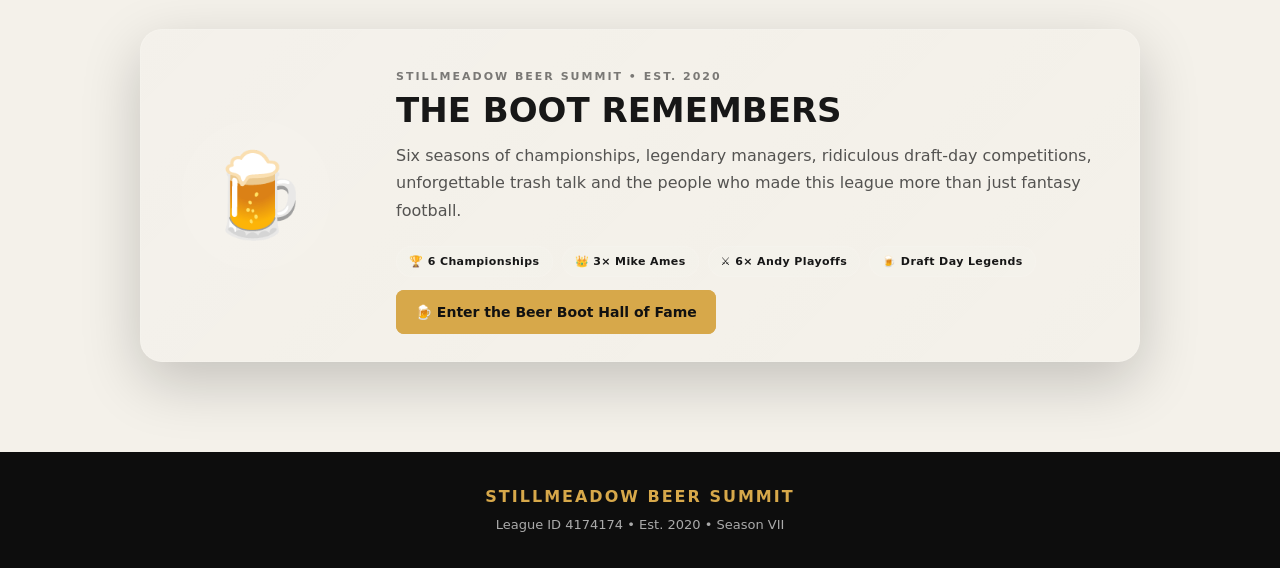
==== commit dac7c29b: "Update team and manager names in index.html" ====
--- a/index.html
+++ b/index.html
@@ -163,7 +163,7 @@
 
             <div class="team-row">
 
-              <span>Ames is Ahole!</span>
+              <span>Godfather!</span>
 
               <small>Daryl Creager</small>
 
@@ -1375,7 +1375,7 @@
 
             <p class="manager-label">Manager</p>
 
-            <h3>Ames is Ahole!</h3>
+            <h3>Godfather!</h3>
 
             <h4>Daryl Creager</h4>
 
